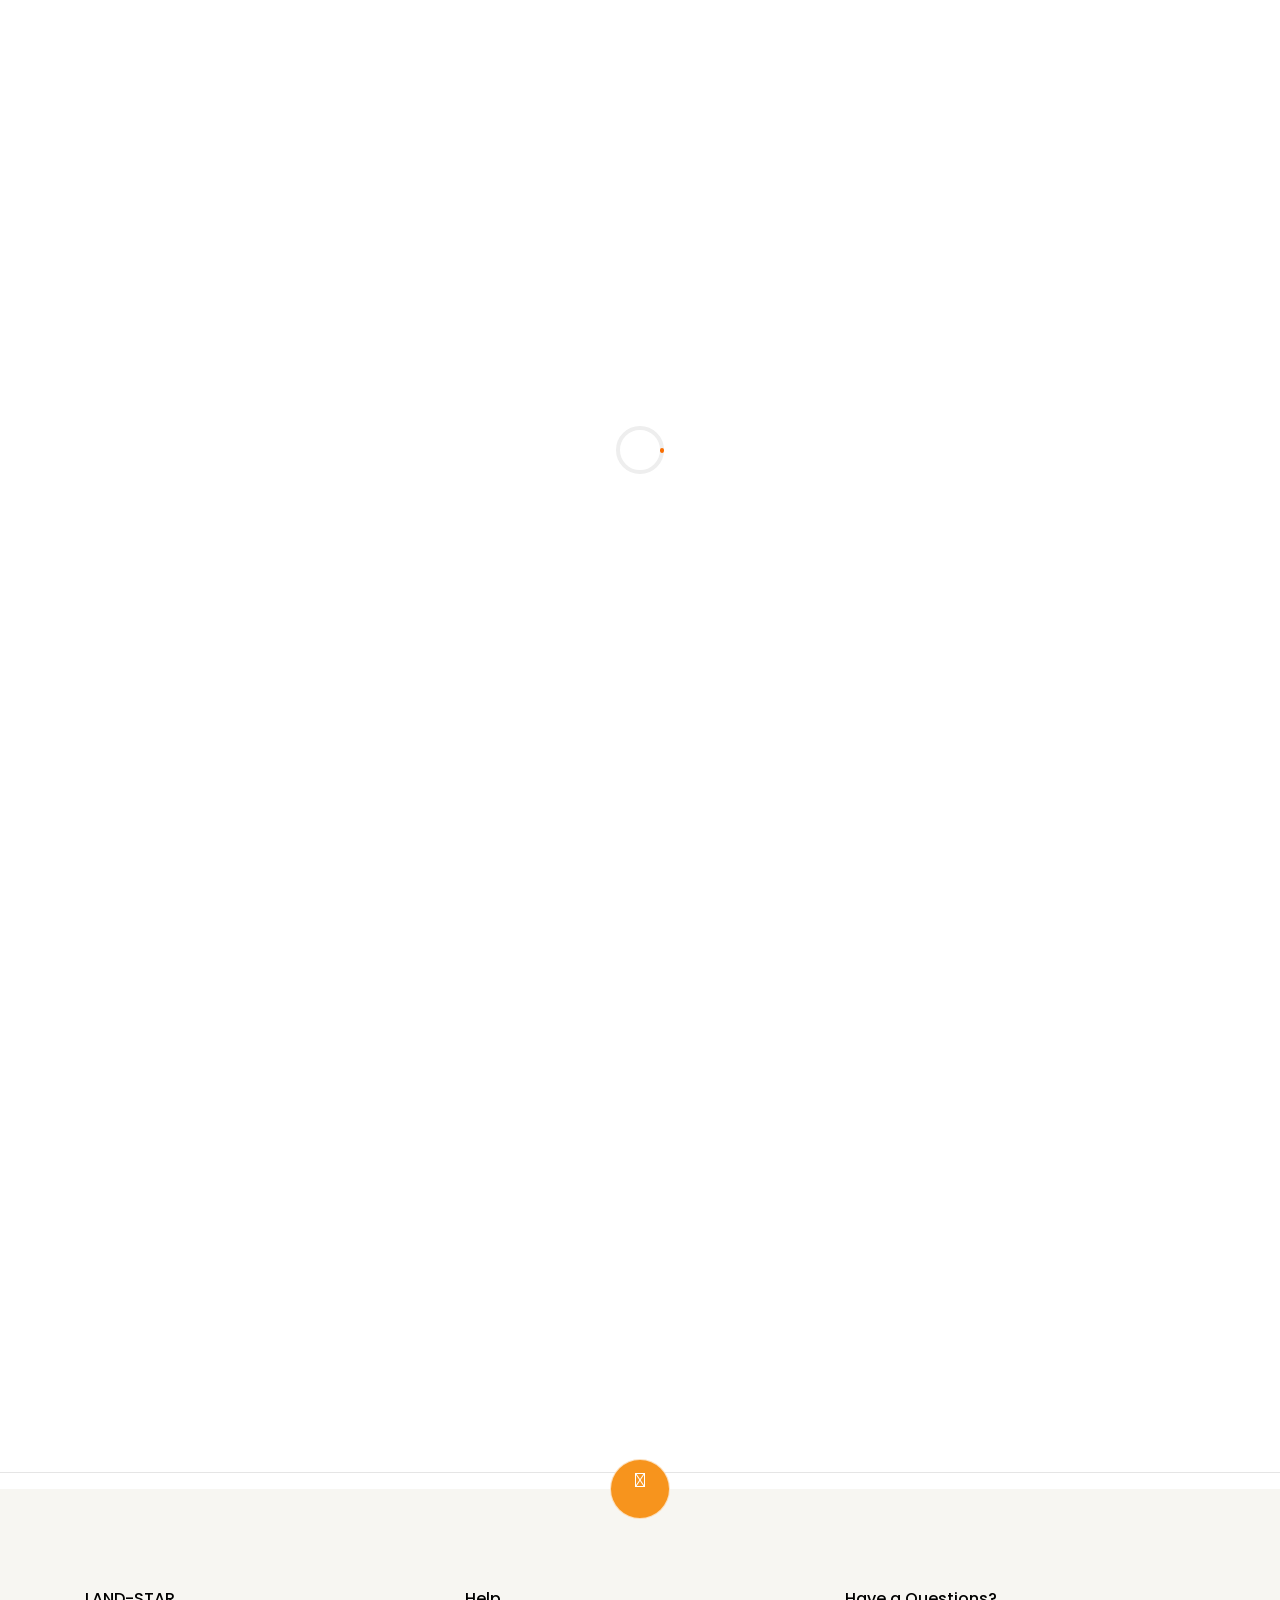
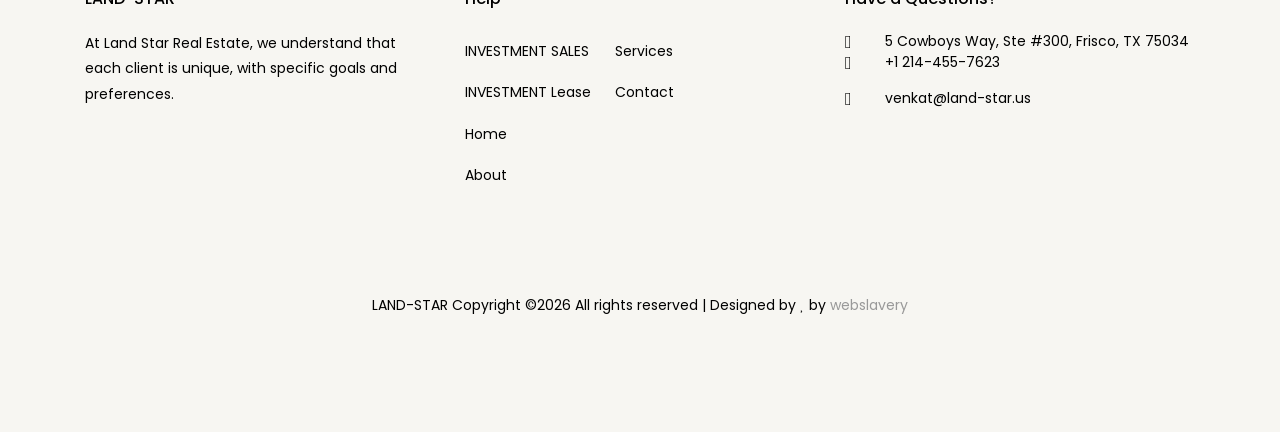
==== index.html @ a29ca476 "Add services and terms & conditions pages with responsive design and structured content" ====
<!DOCTYPE html>
<html lang="en">
  <head>
    <title>LAND-STAR : REAL ESTATE CONSULTING, INVESTMENT LEASING,PURCHASE,SALES</title>
    <meta charset="utf-8">
    <meta name="viewport" content="width=device-width, initial-scale=1, shrink-to-fit=no">
    
    <link href="https://fonts.googleapis.com/css?family=Poppins:200,300,400,500,600,700,800&display=swap" rel="stylesheet">
    <link href="https://fonts.googleapis.com/css?family=Lora:400,400i,700,700i&display=swap" rel="stylesheet">
    <link href="https://fonts.googleapis.com/css?family=Amatic+SC:400,700&display=swap" rel="stylesheet">

    <link rel="stylesheet" href="css/open-iconic-bootstrap.min.css">
    <link rel="stylesheet" href="css/animate.css">
    
    <link rel="stylesheet" href="css/owl.carousel.min.css">
    <link rel="stylesheet" href="css/owl.theme.default.min.css">
    <link rel="stylesheet" href="css/magnific-popup.css">

    <link rel="stylesheet" href="css/aos.css">

    <link rel="stylesheet" href="css/ionicons.min.css">

    <link rel="stylesheet" href="css/bootstrap-datepicker.css">
    <link rel="stylesheet" href="css/jquery.timepicker.css">

    
    <link rel="stylesheet" href="css/flaticon.css">
    <link rel="stylesheet" href="css/icomoon.css">
    <link rel="stylesheet" href="css/style.css">
    <link href="images/favicon.png" rel="icon"><link href="images/favicon.png" rel="icon">
  </head>
  <body class="goto-here">
		<div class="py-1 bg-primary">
    	<div class="container">
    		<div class="row no-gutters d-flex align-items-start align-items-center px-md-0">
	    		<div class="col-lg-12 d-block">
		    		<div class="row d-flex">
		    			<div class="col-md pr-4 d-flex topper align-items-center">
					    	<div class="icon mr-2 d-flex justify-content-center align-items-center"><span class="icon-phone2"></span></div>
						    <span class="text">+1 214-455-7623</span>
					    </div>
					    <div class="col-md pr-4 d-flex topper align-items-center">
					    	<div class="icon mr-2 d-flex justify-content-center align-items-center"><span class="icon-paper-plane"></span></div>
						    <span class="text">venkat@land-star.us</span>
					    </div>
					    <div class="col-md-5 pr-4 d-flex topper align-items-center text-lg-right">
						    <span class="text">&nbsp;</span>
					    </div>
				    </div>
			    </div>
		    </div>
		  </div>
    </div>
    <nav class="navbar navbar-expand-lg navbar-dark ftco_navbar bg-dark ftco-navbar-light" id="ftco-navbar">
	    <div class="container">
	      <img src="images/logo.png" width="80" height="70">
	      <a class="navbar-brand" href="index.html">Land-Star</a>
	      <button class="navbar-toggler" type="button" data-toggle="collapse" data-target="#ftco-nav" aria-controls="ftco-nav" aria-expanded="false" aria-label="Toggle navigation">
	        <span class="oi oi-menu"></span> Menu
	      </button>

	      <div class="collapse navbar-collapse" id="ftco-nav">
	        <ul class="navbar-nav ml-auto">
	          <li class="nav-item active"><a href="index.html" class="nav-link">Home</a></li>
              
              <li class="nav-item"><a href="about.html" class="nav-link">About</a></li>
              
              
	          <li class="nav-item dropdown">
              <a class="nav-link dropdown-toggle" href="#" id="dropdown04" data-toggle="dropdown" aria-haspopup="true" aria-expanded="false">Properties</a>
              <div class="dropdown-menu" aria-labelledby="dropdown04">
              	<a class="dropdown-item" href="sale.html">Sale</a>
              	<a class="dropdown-item" href="lease.html">Lease</a>
                <a class="dropdown-item" href="close.html">Closed Properties</a>
                
              </div>
            </li> <li class="nav-item"><a href="services.html" class="nav-link">Our Services</a></li>
	          <li class="nav-item"><a href="contact.html" class="nav-link">Contact</a></li>
	         

	        </ul>
	      </div>
	    </div>
	  </nav>
    <!-- END nav -->

    <section id="home-section" class="hero">
		  <div class="home-slider owl-carousel">
	      <div class="slider-item" style="background-image: url(images/bg_1.jpg);">
	      	<div class="overlay"></div>
	        <div class="container">
	          <div class="row slider-text justify-content-center align-items-center" data-scrollax-parent="true">

	            

	          </div>
	        </div>
	      </div>

	      <div class="slider-item" style="background-image: url(images/bg_2.jpg);">
	      	<div class="overlay"></div>
	        <div class="container">
	          <div class="row slider-text justify-content-center align-items-center" data-scrollax-parent="true">

	            

	          </div>
	        </div>
	      </div>
	    </div>
    </section>
    
    
    
    
    
    <section class="ftco-section">
    	<div class="container">
        <div style="width:100%; height:70px;"></div>
				<div class="row justify-content-center mb-3 pb-3">
          <div class="col-md-12 heading-section text-center ftco-animate">
          	
            <h2 class="mb-4">Welcome to LAND-STAR, Your Premier Destination for Land Acquisition and Real Estate Solutions!</h2> 
            <p>LAND-STAR, we pride ourselves on being a leading land acquisition company, specialized in the purchase and sale of real estate land, ranches with houses, expansive logistic spaces, and beautiful office spaces. With a robust portfolio and a team of experts, we cater to a diverse range of clients, offering unparalleled services in land transactions and leasing solutions.</p>
          </div>
        </div>   		
    	</div>
    	
    </section>
    
    
    
    
    
    
    
    

    
        
        
        
        
        
        
        
        
        
        
        
        
        
        
        

		

    <section class="ftco-section">
    	<div class="container">
				<div class="row justify-content-center mb-3 pb-3">
          <div class="col-md-12 heading-section text-center ftco-animate">
          
            <h2 class="mb-4">Our Services</h2>
            
          </div>
        </div>   		
    	</div>
    	<div class="container">
    		<div class="row">
    			<div class="col-md-6 col-lg-3 ftco-animate">
    				<div class="product">
    					<a href="#" class="img-prod"><img class="img-fluid" src="images/sales.jpg" alt="Colorlib Template">
    						
    						<div class="overlay"></div>
    					</a>
    					<div class="text py-3 pb-4 px-3 text-center">
    						<h3><a href="#">INVESTMENT SALES</a></h3>
                            <p style="text-align:justify;">At LAND-STAR, we redefine the landscape of real estate investment sales, combining expertise, innovation, and unwavering dedication to deliver exceptional results for our clients. As a trusted name in the industry, we specialize in facilitating investment transactions that align with your financial objectives and strategic goals.</p>
                            
    						<div class="d-flex">
    							<div class="pricing">
		    						
		    					</div>
	    					</div>
	    					
    					</div>
    				</div>
    			</div>
    			<div class="col-md-6 col-lg-3 ftco-animate">
    				<div class="product">
    					<a href="#" class="img-prod"><img class="img-fluid" src="images/purchase.jpg" alt="Colorlib Template">
    						<div class="overlay"></div>
    					</a>
    					<div class="text py-3 pb-4 px-3 text-center">
    						<h3><a href="#">INVESTMENT PURCHASES</a></h3>
                            <p style="text-align:justify;">We LAND STAR, we redefine the art of real estate investment purchases, merging expertise, innovation, and unwavering dedication to deliver unparalleled results for our valued clients. As a distinguished name in the industry, we specialize in curating investment opportunities that align seamlessly with your financial goals, ensuring a path to prosperity in the dynamic world of real estate.</p>
                            
                            
                            
                            
    						
    						
    					</div>
    				</div>
    			</div>
    			<div class="col-md-6 col-lg-3 ftco-animate">
    				<div class="product">
    					<a href="#" class="img-prod"><img class="img-fluid" src="images/lease.jpg" alt="Colorlib Template">
	    					<div class="overlay"></div>
	    				</a>
    					<div class="text py-3 pb-4 px-3 text-center">
    						<h3><a href="#">INVESTMENT LEASING</a></h3>
    						<p style="text-align:justify;">We as LAND STAR, we stand at the forefront of real estate innovation, offering unparalleled expertise in investment leasing. As a distinguished name in the industry, we specialize in crafting strategic leasing solutions that align with your investment goals, providing a pathway to success in the ever-evolving real estate landscape.</p>
    						
    					</div>
    				</div>
    			</div>
    			<div class="col-md-6 col-lg-3 ftco-animate">
    				<div class="product">
    					<a href="#" class="img-prod">&nbsp;
    						<div class="overlay"></div>
    					</a>
    					<div class="text py-3 pb-4 px-3 text-center">
    						<h3><a href="#">&nbsp;</a></h3>
    						<p style="text-align:justify;">&nbsp;</p>
    						
    					</div>
    				</div>
    			</div>


    		</div>
    	</div>
    </section>
		
		<section class="ftco-section img" style="background-image: url(images/bg_3.jpg);">
    	<div class="container">
				<div class="row justify-content-end">
          <div class="col-md-6 heading-section ftco-animate deal-of-the-day ftco-animate">
          	
            <h2 class="mb-4">Why Choosing Us:</h2>
            <p style="line-height:45px;">Our team at LAND STAR stays at the forefront of market trends and opportunities. With extensive market knowledge, we identify potential pitfalls and unearth hidden gems, ensuring that your land acquisitions are not only strategic but also positioned for long-term success in a dynamic real estate landscape.
</p>
            
            
          </div>
        </div>   		
    	</div>
    </section>

    

    <hr>

		

		
    <footer class="ftco-footer ftco-section bg-light">
      <div class="container">
      	<div class="row">
      		<div class="mouse">
						<a href="#" class="mouse-icon">
							<div class="mouse-wheel"><span class="ion-ios-arrow-up"></span></div>
						</a>
					</div>
      	</div>
        <div class="row mb-5">
          <div class="col-md">
            <div class="ftco-footer-widget mb-4">
              <h2 class="ftco-heading-2">LAND-STAR
</h2>
              <p>At Land Star Real Estate, we understand that each client is unique, with specific goals and preferences. </p>
              <ul class="ftco-footer-social list-unstyled float-md-left float-lft mt-5">
                <li class="ftco-animate"><a href="https://linkedin.com/company/land-star1/" target="_blank"><span class="icon-linkedin"></span></a></li>
                <li class="ftco-animate"><a href="https://www.facebook.com/TexasLands" target="_blank"><span class="icon-facebook"></span></a></li>
                <li class="ftco-animate"><a href="#"><span class="icon-instagram"></span></a></li>
              </ul>
            </div>
          </div>
          
          <div class="col-md-4">
             <div class="ftco-footer-widget mb-4">
              <h2 class="ftco-heading-2">Help</h2>
              <div class="d-flex">
	              <ul class="list-unstyled mr-l-5 pr-l-3 mr-4">
	                <li><a href="sale.html" class="py-2 d-block">INVESTMENT SALES</a></li>
	                <li><a href="lease.html" class="py-2 d-block">INVESTMENT Lease</a></li>
	                <li><a href="index.html" class="py-2 d-block">Home</a></li>
	                <li><a href="about.html" class="py-2 d-block">About</a></li>
	              </ul>
	              <ul class="list-unstyled">
	                <li><a href="services.html" class="py-2 d-block">Services</a></li>
	                <li><a href="contact.html" class="py-2 d-block">Contact</a></li>
	              </ul>
	            </div>
            </div>
          </div>
          <div class="col-md">
            <div class="ftco-footer-widget mb-4">
            	<h2 class="ftco-heading-2">Have a Questions?</h2>
            	<div class="block-23 mb-3">
	              <ul>
	                <li><span class="icon icon-map-marker"></span><span class="text">5 Cowboys Way, Ste #300,
Frisco, TX 75034</span></li>
	                <li><a href="#"><span class="icon icon-phone"></span><span class="text">+1 214-455-7623</span></a></li>
	                <li><a href="#"><span class="icon icon-envelope"></span><span class="text">venkat@land-star.us</span></a></li>
	              </ul>
	            </div>
            </div>
          </div>
        </div>
        <div class="row">
          <div class="col-md-12 text-center"> <p>
						 LAND-STAR
 Copyright &copy;<script>document.write(new Date().getFullYear());</script> All rights reserved | Designed by <i class="icon-heart color-danger" aria-hidden="true"></i> by <a href="https://webslavery.com" target="_blank" style="color:#999;">webslavery</a>
						  
						</p>
          </div>
        </div>
      </div>
    </footer>
    
  

  <!-- loader -->
  <div id="ftco-loader" class="show fullscreen"><svg class="circular" width="48px" height="48px"><circle class="path-bg" cx="24" cy="24" r="22" fill="none" stroke-width="4" stroke="#eeeeee"/><circle class="path" cx="24" cy="24" r="22" fill="none" stroke-width="4" stroke-miterlimit="10" stroke="#F96D00"/></svg></div>


  <script src="js/jquery.min.js"></script>
  <script src="js/jquery-migrate-3.0.1.min.js"></script>
  <script src="js/popper.min.js"></script>
  <script src="js/bootstrap.min.js"></script>
  <script src="js/jquery.easing.1.3.js"></script>
  <script src="js/jquery.waypoints.min.js"></script>
  <script src="js/jquery.stellar.min.js"></script>
  <script src="js/owl.carousel.min.js"></script>
  <script src="js/jquery.magnific-popup.min.js"></script>
  <script src="js/aos.js"></script>
  <script src="js/jquery.animateNumber.min.js"></script>
  <script src="js/bootstrap-datepicker.js"></script>
  <script src="js/scrollax.min.js"></script>
  <script src="https://maps.googleapis.com/maps/api/js?key=AIzaSyBVWaKrjvy3MaE7SQ74_uJiULgl1JY0H2s&sensor=false"></script>
  <script src="js/google-map.js"></script>
  <script src="js/main.js"></script>
    
  </body>
</html>
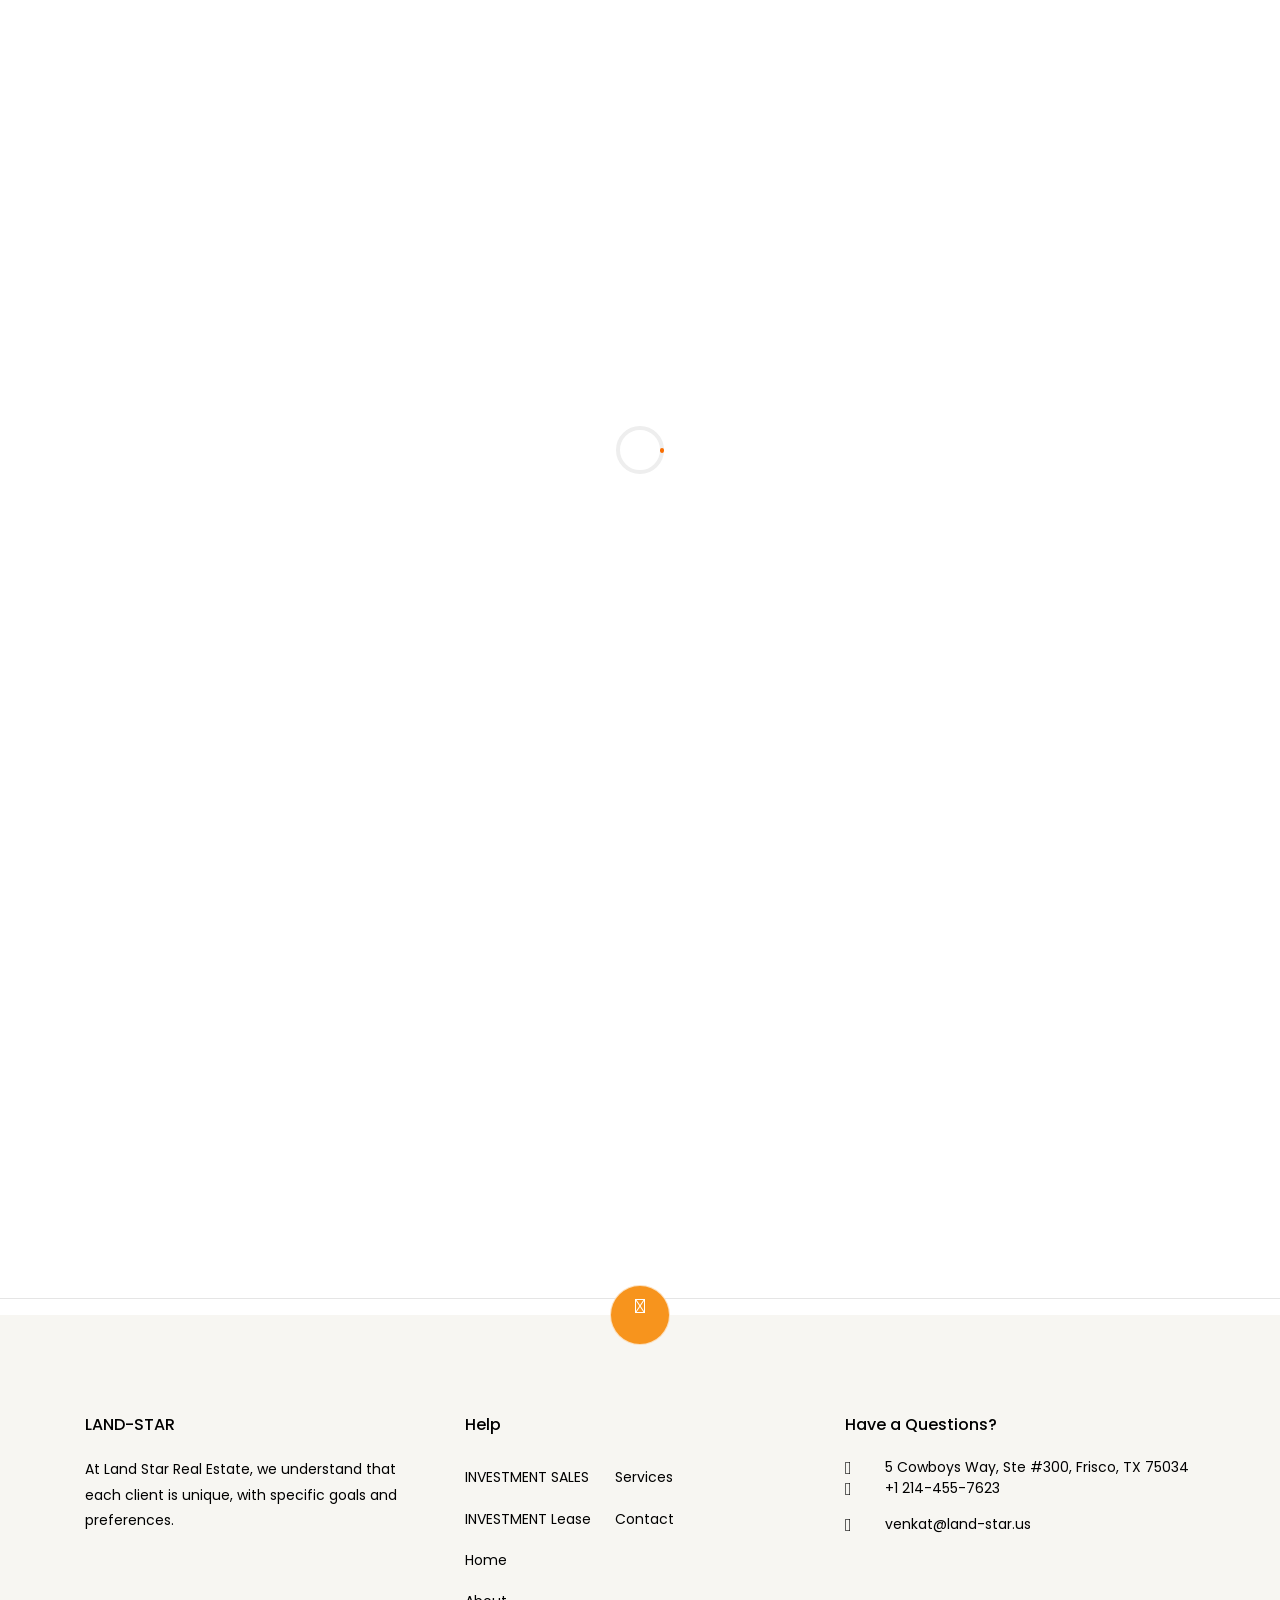
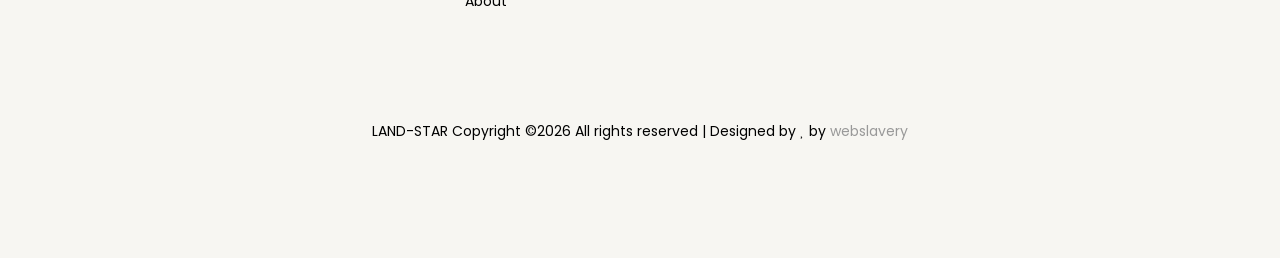
==== commit 1cf3631f: "Add investment services section with responsive layout and styling" ====
--- a/index.html
+++ b/index.html
@@ -128,34 +128,7 @@
     	
     </section>
     
-    
-    
-    
-    
-    
-    
-    
-
-    
-        
-        
-        
-        
-        
-        
-        
-        
-        
-        
-        
-        
-        
-        
-        
-
-		
-
-    <section class="ftco-section">
+    <section class="ftco-section investment-services">
     	<div class="container">
 				<div class="row justify-content-center mb-3 pb-3">
           <div class="col-md-12 heading-section text-center ftco-animate">
@@ -167,7 +140,7 @@
     	</div>
     	<div class="container">
     		<div class="row">
-    			<div class="col-md-6 col-lg-3 ftco-animate">
+			<div class="col-md-6 col-lg-4 ftco-animate investment-service-column">
     				<div class="product">
     					<a href="#" class="img-prod"><img class="img-fluid" src="images/sales.jpg" alt="Colorlib Template">
     						
@@ -186,7 +159,7 @@
     					</div>
     				</div>
     			</div>
-    			<div class="col-md-6 col-lg-3 ftco-animate">
+			<div class="col-md-6 col-lg-4 ftco-animate investment-service-column">
     				<div class="product">
     					<a href="#" class="img-prod"><img class="img-fluid" src="images/purchase.jpg" alt="Colorlib Template">
     						<div class="overlay"></div>
@@ -194,16 +167,10 @@
     					<div class="text py-3 pb-4 px-3 text-center">
     						<h3><a href="#">INVESTMENT PURCHASES</a></h3>
                             <p style="text-align:justify;">We LAND STAR, we redefine the art of real estate investment purchases, merging expertise, innovation, and unwavering dedication to deliver unparalleled results for our valued clients. As a distinguished name in the industry, we specialize in curating investment opportunities that align seamlessly with your financial goals, ensuring a path to prosperity in the dynamic world of real estate.</p>
-                            
-                            
-                            
-                            
-    						
-    						
     					</div>
     				</div>
     			</div>
-    			<div class="col-md-6 col-lg-3 ftco-animate">
+			<div class="col-md-6 col-lg-4 ftco-animate investment-service-column">
     				<div class="product">
     					<a href="#" class="img-prod"><img class="img-fluid" src="images/lease.jpg" alt="Colorlib Template">
 	    					<div class="overlay"></div>
@@ -215,20 +182,6 @@
     					</div>
     				</div>
     			</div>
-    			<div class="col-md-6 col-lg-3 ftco-animate">
-    				<div class="product">
-    					<a href="#" class="img-prod">&nbsp;
-    						<div class="overlay"></div>
-    					</a>
-    					<div class="text py-3 pb-4 px-3 text-center">
-    						<h3><a href="#">&nbsp;</a></h3>
-    						<p style="text-align:justify;">&nbsp;</p>
-    						
-    					</div>
-    				</div>
-    			</div>
-
-
     		</div>
     	</div>
     </section>
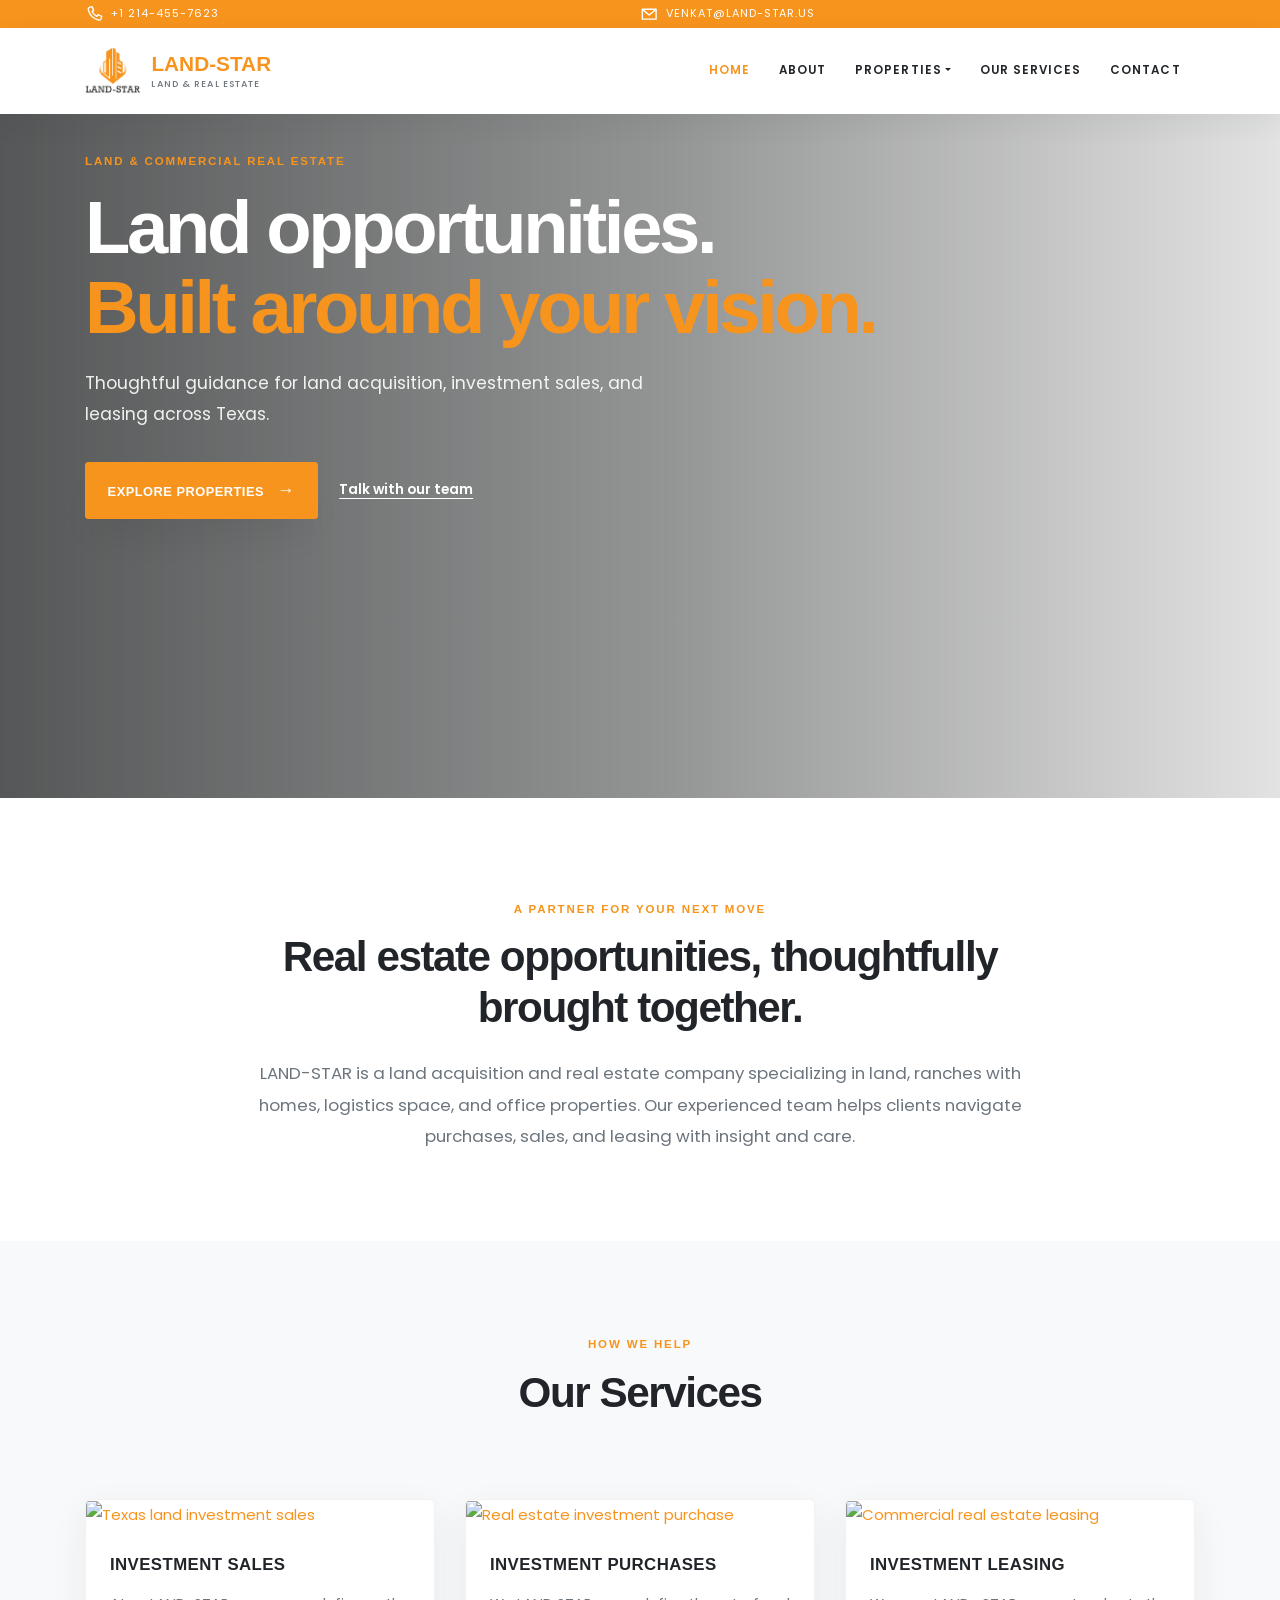
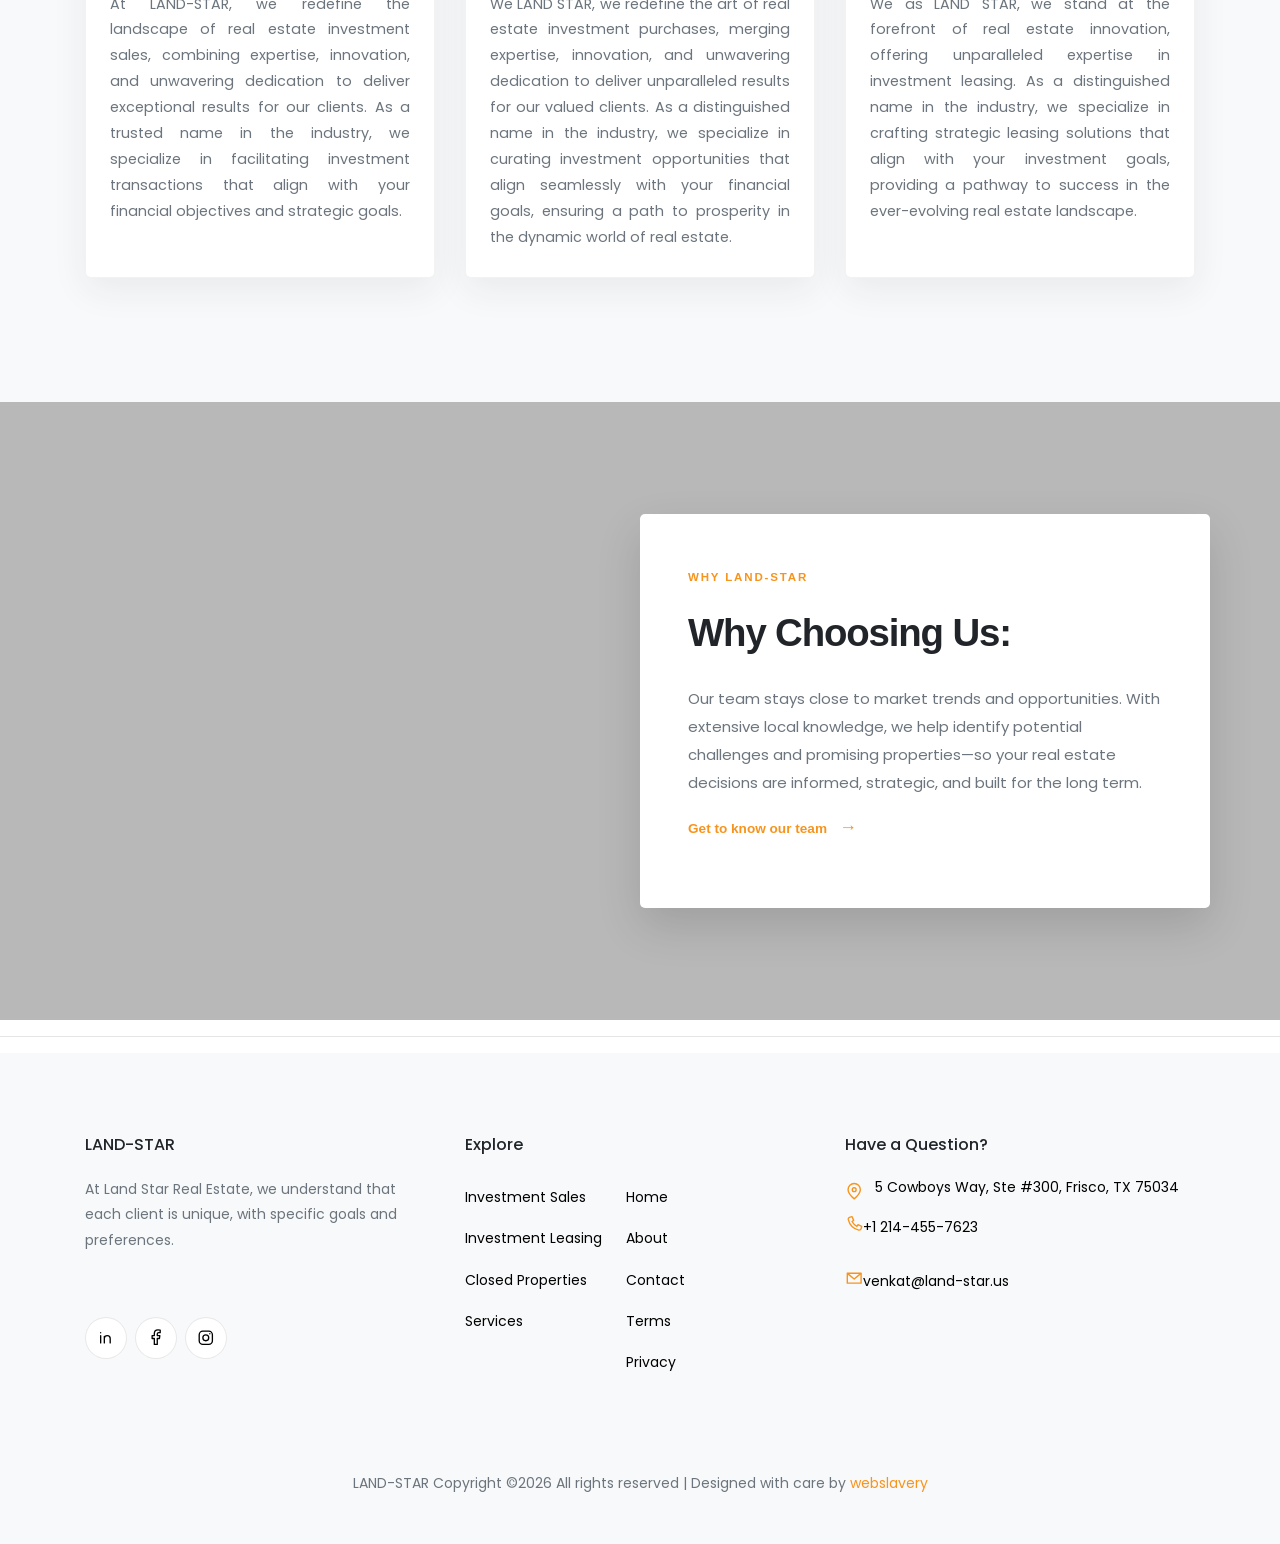
==== commit d75e16a9: "Add dynamic site header and footer components - Implemented site header with navigation and contact " ====
--- a/index.html
+++ b/index.html
@@ -4,85 +4,29 @@
     <title>LAND-STAR : REAL ESTATE CONSULTING, INVESTMENT LEASING,PURCHASE,SALES</title>
     <meta charset="utf-8">
     <meta name="viewport" content="width=device-width, initial-scale=1, shrink-to-fit=no">
-    
+
     <link href="https://fonts.googleapis.com/css?family=Poppins:200,300,400,500,600,700,800&display=swap" rel="stylesheet">
     <link href="https://fonts.googleapis.com/css?family=Lora:400,400i,700,700i&display=swap" rel="stylesheet">
     <link href="https://fonts.googleapis.com/css?family=Amatic+SC:400,700&display=swap" rel="stylesheet">
 
-    <link rel="stylesheet" href="css/open-iconic-bootstrap.min.css">
     <link rel="stylesheet" href="css/animate.css">
-    
+
     <link rel="stylesheet" href="css/owl.carousel.min.css">
     <link rel="stylesheet" href="css/owl.theme.default.min.css">
     <link rel="stylesheet" href="css/magnific-popup.css">
 
     <link rel="stylesheet" href="css/aos.css">
 
-    <link rel="stylesheet" href="css/ionicons.min.css">
-
     <link rel="stylesheet" href="css/bootstrap-datepicker.css">
     <link rel="stylesheet" href="css/jquery.timepicker.css">
 
-    
-    <link rel="stylesheet" href="css/flaticon.css">
-    <link rel="stylesheet" href="css/icomoon.css">
+
     <link rel="stylesheet" href="css/style.css">
-    <link href="images/favicon.png" rel="icon"><link href="images/favicon.png" rel="icon">
+    <link rel="stylesheet" href="css/site.css">
+    <link href="images/favicon.png" rel="icon">
   </head>
   <body class="goto-here">
-		<div class="py-1 bg-primary">
-    	<div class="container">
-    		<div class="row no-gutters d-flex align-items-start align-items-center px-md-0">
-	    		<div class="col-lg-12 d-block">
-		    		<div class="row d-flex">
-		    			<div class="col-md pr-4 d-flex topper align-items-center">
-					    	<div class="icon mr-2 d-flex justify-content-center align-items-center"><span class="icon-phone2"></span></div>
-						    <span class="text">+1 214-455-7623</span>
-					    </div>
-					    <div class="col-md pr-4 d-flex topper align-items-center">
-					    	<div class="icon mr-2 d-flex justify-content-center align-items-center"><span class="icon-paper-plane"></span></div>
-						    <span class="text">venkat@land-star.us</span>
-					    </div>
-					    <div class="col-md-5 pr-4 d-flex topper align-items-center text-lg-right">
-						    <span class="text">&nbsp;</span>
-					    </div>
-				    </div>
-			    </div>
-		    </div>
-		  </div>
-    </div>
-    <nav class="navbar navbar-expand-lg navbar-dark ftco_navbar bg-dark ftco-navbar-light" id="ftco-navbar">
-	    <div class="container">
-	      <img src="images/logo.png" width="80" height="70">
-	      <a class="navbar-brand" href="index.html">Land-Star</a>
-	      <button class="navbar-toggler" type="button" data-toggle="collapse" data-target="#ftco-nav" aria-controls="ftco-nav" aria-expanded="false" aria-label="Toggle navigation">
-	        <span class="oi oi-menu"></span> Menu
-	      </button>
-
-	      <div class="collapse navbar-collapse" id="ftco-nav">
-	        <ul class="navbar-nav ml-auto">
-	          <li class="nav-item active"><a href="index.html" class="nav-link">Home</a></li>
-              
-              <li class="nav-item"><a href="about.html" class="nav-link">About</a></li>
-              
-              
-	          <li class="nav-item dropdown">
-              <a class="nav-link dropdown-toggle" href="#" id="dropdown04" data-toggle="dropdown" aria-haspopup="true" aria-expanded="false">Properties</a>
-              <div class="dropdown-menu" aria-labelledby="dropdown04">
-              	<a class="dropdown-item" href="sale.html">Sale</a>
-              	<a class="dropdown-item" href="lease.html">Lease</a>
-                <a class="dropdown-item" href="close.html">Closed Properties</a>
-                
-              </div>
-            </li> <li class="nav-item"><a href="services.html" class="nav-link">Our Services</a></li>
-	          <li class="nav-item"><a href="contact.html" class="nav-link">Contact</a></li>
-	         
-
-	        </ul>
-	      </div>
-	    </div>
-	  </nav>
-    <!-- END nav -->
+    <div data-site-header></div>
 
     <section id="home-section" class="hero">
 		  <div class="home-slider owl-carousel">
@@ -90,9 +34,15 @@
 	      	<div class="overlay"></div>
 	        <div class="container">
 	          <div class="row slider-text justify-content-center align-items-center" data-scrollax-parent="true">
-
-	            
-
+              <div class="col-lg-9 hero-copy">
+                <span class="hero-eyebrow">LAND &amp; COMMERCIAL REAL ESTATE</span>
+                <h1>Land opportunities.<br><span>Built around your vision.</span></h1>
+                <p>Thoughtful guidance for land acquisition, investment sales, and leasing across Texas.</p>
+                <div class="hero-actions">
+                  <a class="btn btn-primary hero-button" href="sale.html">Explore properties <span aria-hidden="true">&rarr;</span></a>
+                  <a class="hero-text-link" href="contact.html">Talk with our team</a>
+                </div>
+              </div>
 	          </div>
 	        </div>
 	      </div>
@@ -101,40 +51,45 @@
 	      	<div class="overlay"></div>
 	        <div class="container">
 	          <div class="row slider-text justify-content-center align-items-center" data-scrollax-parent="true">
-
-	            
-
+              <div class="col-lg-9 hero-copy">
+                <span class="hero-eyebrow">LOCAL KNOWLEDGE. LONG-TERM VALUE.</span>
+                <h1>Find the right place<br><span>for what comes next.</span></h1>
+                <p>From open land to investment properties, we help turn your next move into a confident one.</p>
+                <div class="hero-actions">
+                  <a class="btn btn-primary hero-button" href="services.html">Discover our services <span aria-hidden="true">&rarr;</span></a>
+                  <a class="hero-text-link" href="contact.html">Talk with our team</a>
+                </div>
+              </div>
 	          </div>
 	        </div>
 	      </div>
 	    </div>
     </section>
-    
-    
-    
-    
-    
-    <section class="ftco-section">
+
+
+
+
+
+    <section class="ftco-section welcome-section">
     	<div class="container">
-        <div style="width:100%; height:70px;"></div>
-				<div class="row justify-content-center mb-3 pb-3">
-          <div class="col-md-12 heading-section text-center ftco-animate">
-          	
-            <h2 class="mb-4">Welcome to LAND-STAR, Your Premier Destination for Land Acquisition and Real Estate Solutions!</h2> 
-            <p>LAND-STAR, we pride ourselves on being a leading land acquisition company, specialized in the purchase and sale of real estate land, ranches with houses, expansive logistic spaces, and beautiful office spaces. With a robust portfolio and a team of experts, we cater to a diverse range of clients, offering unparalleled services in land transactions and leasing solutions.</p>
+				<div class="row justify-content-center">
+          <div class="col-lg-9 heading-section text-center">
+            <span class="section-eyebrow">A PARTNER FOR YOUR NEXT MOVE</span>
+            <h2 class="mb-4">Real estate opportunities, thoughtfully brought together.</h2>
+            <p>LAND-STAR is a land acquisition and real estate company specializing in land, ranches with homes, logistics space, and office properties. Our experienced team helps clients navigate purchases, sales, and leasing with insight and care.</p>
           </div>
         </div>   		
     	</div>
-    	
+
     </section>
-    
+
     <section class="ftco-section investment-services">
     	<div class="container">
 				<div class="row justify-content-center mb-3 pb-3">
-          <div class="col-md-12 heading-section text-center ftco-animate">
-          
+          <div class="col-md-12 heading-section text-center">
+            <span class="section-eyebrow">HOW WE HELP</span>
             <h2 class="mb-4">Our Services</h2>
-            
+
           </div>
         </div>   		
     	</div>
@@ -142,138 +97,77 @@
     		<div class="row">
 			<div class="col-md-6 col-lg-4 ftco-animate investment-service-column">
     				<div class="product">
-    					<a href="#" class="img-prod"><img class="img-fluid" src="images/sales.jpg" alt="Colorlib Template">
-    						
+					<a href="sale.html" class="img-prod"><img class="img-fluid" src="images/sales.jpg" alt="Texas land investment sales">
+
     						<div class="overlay"></div>
     					</a>
     					<div class="text py-3 pb-4 px-3 text-center">
-    						<h3><a href="#">INVESTMENT SALES</a></h3>
+						<h3><a href="sale.html">INVESTMENT SALES</a></h3>
                             <p style="text-align:justify;">At LAND-STAR, we redefine the landscape of real estate investment sales, combining expertise, innovation, and unwavering dedication to deliver exceptional results for our clients. As a trusted name in the industry, we specialize in facilitating investment transactions that align with your financial objectives and strategic goals.</p>
-                            
+
     						<div class="d-flex">
     							<div class="pricing">
-		    						
+
 		    					</div>
 	    					</div>
-	    					
+
     					</div>
     				</div>
     			</div>
 			<div class="col-md-6 col-lg-4 ftco-animate investment-service-column">
     				<div class="product">
-    					<a href="#" class="img-prod"><img class="img-fluid" src="images/purchase.jpg" alt="Colorlib Template">
+					<a href="sale.html" class="img-prod"><img class="img-fluid" src="images/purchase.jpg" alt="Real estate investment purchase">
     						<div class="overlay"></div>
     					</a>
     					<div class="text py-3 pb-4 px-3 text-center">
-    						<h3><a href="#">INVESTMENT PURCHASES</a></h3>
+						<h3><a href="sale.html">INVESTMENT PURCHASES</a></h3>
                             <p style="text-align:justify;">We LAND STAR, we redefine the art of real estate investment purchases, merging expertise, innovation, and unwavering dedication to deliver unparalleled results for our valued clients. As a distinguished name in the industry, we specialize in curating investment opportunities that align seamlessly with your financial goals, ensuring a path to prosperity in the dynamic world of real estate.</p>
     					</div>
     				</div>
     			</div>
 			<div class="col-md-6 col-lg-4 ftco-animate investment-service-column">
     				<div class="product">
-    					<a href="#" class="img-prod"><img class="img-fluid" src="images/lease.jpg" alt="Colorlib Template">
+					<a href="lease.html" class="img-prod"><img class="img-fluid" src="images/lease.jpg" alt="Commercial real estate leasing">
 	    					<div class="overlay"></div>
 	    				</a>
     					<div class="text py-3 pb-4 px-3 text-center">
-    						<h3><a href="#">INVESTMENT LEASING</a></h3>
+						<h3><a href="lease.html">INVESTMENT LEASING</a></h3>
     						<p style="text-align:justify;">We as LAND STAR, we stand at the forefront of real estate innovation, offering unparalleled expertise in investment leasing. As a distinguished name in the industry, we specialize in crafting strategic leasing solutions that align with your investment goals, providing a pathway to success in the ever-evolving real estate landscape.</p>
-    						
+
     					</div>
     				</div>
     			</div>
     		</div>
     	</div>
     </section>
-		
-		<section class="ftco-section img" style="background-image: url(images/bg_3.jpg);">
+
+		<section class="ftco-section img why-section" style="background-image: url(images/bg_3.jpg);">
     	<div class="container">
 				<div class="row justify-content-end">
-          <div class="col-md-6 heading-section ftco-animate deal-of-the-day ftco-animate">
-          	
+          <div class="col-md-6 heading-section deal-of-the-day">
+
+            <span class="section-eyebrow">WHY LAND-STAR</span>
             <h2 class="mb-4">Why Choosing Us:</h2>
-            <p style="line-height:45px;">Our team at LAND STAR stays at the forefront of market trends and opportunities. With extensive market knowledge, we identify potential pitfalls and unearth hidden gems, ensuring that your land acquisitions are not only strategic but also positioned for long-term success in a dynamic real estate landscape.
+            <p>Our team stays close to market trends and opportunities. With extensive local knowledge, we help identify potential challenges and promising properties—so your real estate decisions are informed, strategic, and built for the long term.</p>
+            <a class="why-link" href="about.html">Get to know our team <span aria-hidden="true">&rarr;</span></a>
 </p>
-            
-            
+
+
           </div>
         </div>   		
     	</div>
     </section>
 
-    
+
 
     <hr>
 
-		
 
-		
-    <footer class="ftco-footer ftco-section bg-light">
-      <div class="container">
-      	<div class="row">
-      		<div class="mouse">
-						<a href="#" class="mouse-icon">
-							<div class="mouse-wheel"><span class="ion-ios-arrow-up"></span></div>
-						</a>
-					</div>
-      	</div>
-        <div class="row mb-5">
-          <div class="col-md">
-            <div class="ftco-footer-widget mb-4">
-              <h2 class="ftco-heading-2">LAND-STAR
-</h2>
-              <p>At Land Star Real Estate, we understand that each client is unique, with specific goals and preferences. </p>
-              <ul class="ftco-footer-social list-unstyled float-md-left float-lft mt-5">
-                <li class="ftco-animate"><a href="https://linkedin.com/company/land-star1/" target="_blank"><span class="icon-linkedin"></span></a></li>
-                <li class="ftco-animate"><a href="https://www.facebook.com/TexasLands" target="_blank"><span class="icon-facebook"></span></a></li>
-                <li class="ftco-animate"><a href="#"><span class="icon-instagram"></span></a></li>
-              </ul>
-            </div>
-          </div>
-          
-          <div class="col-md-4">
-             <div class="ftco-footer-widget mb-4">
-              <h2 class="ftco-heading-2">Help</h2>
-              <div class="d-flex">
-	              <ul class="list-unstyled mr-l-5 pr-l-3 mr-4">
-	                <li><a href="sale.html" class="py-2 d-block">INVESTMENT SALES</a></li>
-	                <li><a href="lease.html" class="py-2 d-block">INVESTMENT Lease</a></li>
-	                <li><a href="index.html" class="py-2 d-block">Home</a></li>
-	                <li><a href="about.html" class="py-2 d-block">About</a></li>
-	              </ul>
-	              <ul class="list-unstyled">
-	                <li><a href="services.html" class="py-2 d-block">Services</a></li>
-	                <li><a href="contact.html" class="py-2 d-block">Contact</a></li>
-	              </ul>
-	            </div>
-            </div>
-          </div>
-          <div class="col-md">
-            <div class="ftco-footer-widget mb-4">
-            	<h2 class="ftco-heading-2">Have a Questions?</h2>
-            	<div class="block-23 mb-3">
-	              <ul>
-	                <li><span class="icon icon-map-marker"></span><span class="text">5 Cowboys Way, Ste #300,
-Frisco, TX 75034</span></li>
-	                <li><a href="#"><span class="icon icon-phone"></span><span class="text">+1 214-455-7623</span></a></li>
-	                <li><a href="#"><span class="icon icon-envelope"></span><span class="text">venkat@land-star.us</span></a></li>
-	              </ul>
-	            </div>
-            </div>
-          </div>
-        </div>
-        <div class="row">
-          <div class="col-md-12 text-center"> <p>
-						 LAND-STAR
- Copyright &copy;<script>document.write(new Date().getFullYear());</script> All rights reserved | Designed by <i class="icon-heart color-danger" aria-hidden="true"></i> by <a href="https://webslavery.com" target="_blank" style="color:#999;">webslavery</a>
-						  
-						</p>
-          </div>
-        </div>
-      </div>
-    </footer>
-    
-  
+
+
+    <div data-site-footer></div>
+
+
 
   <!-- loader -->
   <div id="ftco-loader" class="show fullscreen"><svg class="circular" width="48px" height="48px"><circle class="path-bg" cx="24" cy="24" r="22" fill="none" stroke-width="4" stroke="#eeeeee"/><circle class="path" cx="24" cy="24" r="22" fill="none" stroke-width="4" stroke-miterlimit="10" stroke="#F96D00"/></svg></div>
@@ -292,9 +186,9 @@
   <script src="js/jquery.animateNumber.min.js"></script>
   <script src="js/bootstrap-datepicker.js"></script>
   <script src="js/scrollax.min.js"></script>
-  <script src="https://maps.googleapis.com/maps/api/js?key=AIzaSyBVWaKrjvy3MaE7SQ74_uJiULgl1JY0H2s&sensor=false"></script>
-  <script src="js/google-map.js"></script>
+  <script src="js/site-header.js"></script>
+  <script src="js/site-footer.js"></script>
   <script src="js/main.js"></script>
-    
+
   </body>
-</html>+</html>
--- a/css/site.css
+++ b/css/site.css
@@ -0,0 +1,2150 @@
+:root {
+  --land-star-orange: #f7941d;
+  --land-star-ink: #212529;
+  --land-star-muted: #6c757d;
+  --land-star-paper: #fff;
+  --land-star-soft: #f8f9fa;
+}
+
+html {
+  scroll-behavior: smooth;
+}
+
+body {
+  color: var(--land-star-ink);
+}
+
+.ui-icon {
+  display: block;
+  width: 1.15rem;
+  height: 1.15rem;
+  fill: none;
+  stroke: currentColor;
+  stroke-linecap: round;
+  stroke-linejoin: round;
+  stroke-width: 1.8;
+}
+
+.topper .icon {
+  color: var(--land-star-paper);
+}
+
+.topper .text {
+  color: var(--land-star-paper);
+  text-decoration: none;
+}
+
+.ftco-navbar-light {
+  background: var(--land-star-paper) !important;
+  box-shadow: 0 8px 28px rgba(33, 37, 41, 0.07);
+}
+
+.ftco-navbar-light .container {
+  min-height: 86px;
+}
+
+.ftco-navbar-light .navbar-brand {
+  display: inline-flex;
+  align-items: center;
+  gap: 0.65rem;
+  margin-right: 2rem;
+  color: var(--land-star-orange);
+  font-size: 1.3rem;
+  font-weight: 700;
+  line-height: 1.15;
+}
+
+.ftco-navbar-light .navbar-brand img {
+  width: 56px;
+  height: 52px;
+  object-fit: contain;
+}
+
+.ftco-navbar-light .navbar-brand small {
+  display: block;
+  margin-top: 0.25rem;
+  color: var(--land-star-muted);
+  font-size: 0.58rem;
+  font-weight: 500;
+  letter-spacing: 0.12em;
+  text-transform: uppercase;
+}
+
+.ftco-navbar-light .navbar-nav > .nav-item > .nav-link {
+  padding: 1.2rem 0.9rem;
+  color: var(--land-star-ink);
+  font-size: 0.74rem;
+  font-weight: 600;
+  letter-spacing: 0.09em;
+  text-transform: uppercase;
+}
+
+.ftco-navbar-light .navbar-nav > .nav-item.active > .nav-link,
+.ftco-navbar-light .navbar-nav > .nav-item > .nav-link:hover {
+  color: var(--land-star-orange);
+}
+
+.ftco-navbar-light .navbar-toggler {
+  border-color: rgba(33, 37, 41, 0.14);
+  color: var(--land-star-ink);
+}
+
+.menu-icon {
+  display: inline-block;
+  width: 1rem;
+  height: 1rem;
+  vertical-align: -0.15em;
+}
+
+#home-section.hero,
+#home-section .home-slider,
+#home-section .slider-item {
+  height: min(76vh, 760px);
+  min-height: 560px;
+}
+
+#home-section .slider-item {
+  position: relative;
+  background-position: center;
+  background-size: cover;
+}
+
+#home-section .slider-item .overlay {
+  background: linear-gradient(90deg, rgba(20, 22, 23, 0.72) 0%, rgba(20, 22, 23, 0.46) 52%, rgba(20, 22, 23, 0.12) 100%);
+  opacity: 1;
+}
+
+#home-section .slider-text {
+  height: 100% !important;
+  min-height: inherit;
+  justify-content: flex-start !important;
+  text-align: left;
+}
+
+#home-section .home-slider .slider-item .slider-text h1 {
+  color: var(--land-star-paper);
+  font-family: "Poppins", Arial, sans-serif;
+  font-size: clamp(2.6rem, 5.8vw, 5.3rem);
+  font-weight: 700;
+  letter-spacing: -0.045em;
+  line-height: 1.08;
+  text-transform: none;
+}
+
+#home-section .home-slider .slider-item .slider-text p {
+  color: rgba(255, 255, 255, 0.9);
+  font-size: 1.08rem;
+}
+
+.hero-copy {
+  position: relative;
+  z-index: 1;
+  padding-top: 2rem;
+  padding-bottom: 2rem;
+  color: var(--land-star-paper);
+}
+
+.hero-eyebrow,
+.section-eyebrow {
+  display: inline-block;
+  margin-bottom: 1rem;
+  color: var(--land-star-orange);
+  font-size: 0.72rem;
+  font-weight: 700;
+  letter-spacing: 0.16em;
+}
+
+.hero-copy h1 {
+  max-width: 850px;
+  margin-bottom: 1.25rem;
+  color: var(--land-star-paper);
+  font-size: clamp(2.6rem, 5.8vw, 5.3rem);
+  font-weight: 700;
+  letter-spacing: -0.045em;
+  line-height: 1.08;
+}
+
+.hero-copy h1 span {
+  color: var(--land-star-orange);
+}
+
+.hero-copy p {
+  max-width: 620px;
+  margin-bottom: 2rem;
+  color: rgba(255, 255, 255, 0.9);
+  font-size: 1.08rem;
+  line-height: 1.8;
+}
+
+.hero-actions {
+  display: flex;
+  flex-wrap: wrap;
+  align-items: center;
+  gap: 1.35rem;
+}
+
+.hero-button {
+  padding: 0.9rem 1.35rem;
+  border: 0;
+  border-radius: 3px;
+  background: var(--land-star-orange);
+  color: var(--land-star-paper);
+  font-size: 0.8rem;
+  font-weight: 700;
+  letter-spacing: 0.04em;
+  text-transform: uppercase;
+}
+
+.hero-button:hover,
+.hero-button:focus {
+  background: var(--land-star-paper);
+  color: var(--land-star-ink);
+}
+
+.hero-button span,
+.why-link span {
+  margin-left: 0.55rem;
+  font-size: 1.1rem;
+}
+
+.hero-text-link {
+  color: var(--land-star-paper);
+  font-size: 0.85rem;
+  font-weight: 600;
+  text-decoration: underline;
+  text-underline-offset: 4px;
+}
+
+.hero-text-link:hover {
+  color: var(--land-star-orange);
+}
+
+.home-slider .owl-dots {
+  bottom: 28px;
+}
+
+.home-slider .owl-dots .owl-dot span {
+  width: 24px;
+  height: 4px;
+  border-radius: 0;
+  background: rgba(255, 255, 255, 0.55);
+}
+
+.home-slider .owl-dots .owl-dot.active span {
+  background: var(--land-star-orange);
+}
+
+.welcome-section {
+  padding: 6rem 0 5.5rem;
+  background: var(--land-star-paper);
+}
+
+.welcome-section .heading-section {
+  max-width: 850px;
+  margin: 0 auto;
+}
+
+.welcome-section .section-eyebrow,
+.investment-services .section-eyebrow {
+  margin-bottom: 0.8rem;
+}
+
+.welcome-section h2,
+.investment-services h2 {
+  color: var(--land-star-ink);
+  font-size: clamp(2rem, 3.3vw, 3rem);
+  font-weight: 700;
+  letter-spacing: -0.035em;
+  line-height: 1.2;
+}
+
+.welcome-section p {
+  margin: 0 auto;
+  color: var(--land-star-muted);
+  font-size: 1.05rem;
+  line-height: 1.9;
+}
+
+.investment-services {
+  padding: 5.5rem 0 6.25rem;
+  background: var(--land-star-soft);
+}
+
+.investment-services .heading-section {
+  margin-bottom: 1.5rem;
+}
+
+.investment-services .investment-service-column {
+  margin-bottom: 1.5rem;
+}
+
+.investment-services .product {
+  overflow: hidden;
+  border: 1px solid rgba(33, 37, 41, 0.06);
+  border-radius: 6px;
+  background: var(--land-star-paper);
+  box-shadow: 0 12px 36px rgba(33, 37, 41, 0.07);
+  transition: transform 180ms ease, box-shadow 180ms ease;
+}
+
+.investment-services .product:hover {
+  transform: translateY(-6px);
+  box-shadow: 0 18px 42px rgba(33, 37, 41, 0.13);
+}
+
+.investment-services .img-prod {
+  display: block;
+  overflow: hidden;
+}
+
+.investment-services .img-prod img {
+  height: 240px;
+  transition: transform 300ms ease;
+}
+
+.investment-services .product:hover .img-prod img {
+  transform: scale(1.04);
+}
+
+.investment-services .product .text {
+  padding: 1.5rem 1.5rem 1.65rem !important;
+  text-align: left !important;
+}
+
+.investment-services .product .text h3 {
+  min-height: 0;
+  justify-content: flex-start;
+  margin-bottom: 0.9rem;
+  font-size: 1.05rem;
+  font-weight: 700;
+  letter-spacing: 0.025em;
+}
+
+.investment-services .product .text h3 a {
+  color: var(--land-star-ink);
+}
+
+.investment-services .product .text h3 a:hover {
+  color: var(--land-star-orange);
+}
+
+.investment-services .product .text p {
+  margin-bottom: 0;
+  color: var(--land-star-muted);
+  font-size: 0.9rem;
+  line-height: 1.8;
+}
+
+.why-section {
+  position: relative;
+  padding: 7rem 0;
+  background-position: center;
+  background-size: cover;
+}
+
+.why-section::before {
+  position: absolute;
+  inset: 0;
+  background: rgba(20, 22, 23, 0.3);
+  content: "";
+}
+
+.why-section .container,
+.why-section .row {
+  position: relative;
+}
+
+.why-section .deal-of-the-day {
+  padding: 3rem;
+  border-radius: 5px;
+  background: var(--land-star-paper);
+  box-shadow: 0 18px 45px rgba(0, 0, 0, 0.14);
+}
+
+.why-section .deal-of-the-day h2 {
+  color: var(--land-star-ink);
+  font-size: clamp(1.8rem, 3vw, 2.5rem);
+  font-weight: 700;
+  letter-spacing: -0.03em;
+}
+
+.why-section .deal-of-the-day p {
+  color: var(--land-star-muted);
+  line-height: 1.85;
+}
+
+.why-link {
+  display: inline-block;
+  color: var(--land-star-orange);
+  font-size: 0.85rem;
+  font-weight: 700;
+}
+
+.why-link:hover {
+  color: var(--land-star-ink);
+}
+
+.ftco-footer {
+  padding-top: 5rem;
+  padding-bottom: 2rem;
+  background: var(--land-star-soft) !important;
+}
+
+.ftco-footer .ftco-heading-2 {
+  margin-bottom: 1.25rem;
+  color: var(--land-star-ink);
+  font-weight: 700;
+}
+
+.ftco-footer p,
+.ftco-footer .block-23 a,
+.ftco-footer .list-unstyled a {
+  color: var(--land-star-muted);
+  line-height: 1.8;
+}
+
+.ftco-footer .block-23 ul li {
+  display: flex;
+  align-items: flex-start;
+  gap: 0.7rem;
+  margin-bottom: 0.9rem;
+}
+
+.ftco-footer .contact-icon {
+  flex: 0 0 1.1rem;
+  margin-top: 0.3rem;
+  color: var(--land-star-orange);
+}
+
+.ftco-footer-social {
+  display: flex;
+  gap: 0.5rem;
+}
+
+.ftco-footer .ftco-footer-social li {
+  margin: 0;
+}
+
+.ftco-footer .ftco-footer-social li a {
+  display: flex;
+  float: none;
+  align-items: center;
+  justify-content: center;
+  width: 42px;
+  height: 42px;
+  border: 1px solid rgba(33, 37, 41, 0.1);
+  border-radius: 50%;
+  background: var(--land-star-paper);
+  color: var(--land-star-ink);
+  transition: color 180ms ease, background 180ms ease, border-color 180ms ease;
+}
+
+.ftco-footer .ftco-footer-social li a:hover {
+  border-color: var(--land-star-orange);
+  background: var(--land-star-orange);
+  color: var(--land-star-paper);
+}
+
+.social-icon {
+  width: 1.1rem;
+  height: 1.1rem;
+}
+
+.ftco-footer .text-center .ui-icon {
+  display: inline-block;
+  width: 0.8rem;
+  height: 0.8rem;
+  color: var(--land-star-orange);
+  vertical-align: -0.1em;
+}
+
+.mouse {
+  display: none;
+}
+
+@media (max-width: 991.98px) {
+  .ftco-navbar-light {
+    background: var(--land-star-paper) !important;
+  }
+
+  .ftco-navbar-light .container {
+    min-height: 72px;
+  }
+
+  .ftco-navbar-light .navbar-nav > .nav-item > .nav-link {
+    padding: 0.8rem 0;
+  }
+
+  #home-section.hero,
+  #home-section .home-slider,
+  #home-section .slider-item {
+    height: 68vh;
+    min-height: 520px;
+  }
+}
+
+@media (max-width: 575.98px) {
+  .topper {
+    font-size: 0.72rem;
+  }
+
+  #home-section.hero,
+  #home-section .home-slider,
+  #home-section .slider-item {
+    height: 76vh;
+    min-height: 500px;
+  }
+
+  #home-section .slider-item {
+    background-position: 57% center;
+  }
+
+  #home-section .slider-item .overlay {
+    background: rgba(20, 22, 23, 0.58);
+  }
+
+  .hero-copy {
+    padding-right: 1.25rem;
+    padding-left: 1.25rem;
+  }
+
+  .hero-copy h1 {
+    font-size: clamp(2.35rem, 11vw, 3.6rem);
+  }
+
+  #home-section .home-slider .slider-item .slider-text h1 {
+    font-size: clamp(2.35rem, 11vw, 3.6rem);
+  }
+
+  .hero-copy p {
+    font-size: 0.95rem;
+  }
+
+  #home-section .home-slider .slider-item .slider-text p {
+    font-size: 0.95rem;
+  }
+
+  .welcome-section,
+  .investment-services {
+    padding: 4rem 0;
+  }
+
+  .investment-services .product .text {
+    padding: 1.25rem !important;
+  }
+
+  .why-section {
+    padding: 4rem 0;
+  }
+
+  .why-section .deal-of-the-day {
+    padding: 1.7rem;
+  }
+}
+
+@media (prefers-reduced-motion: reduce) {
+  html {
+    scroll-behavior: auto;
+  }
+
+  *,
+  *::before,
+  *::after {
+    transition-duration: 0.01ms !important;
+  }
+}
+
+/* about.html page styles */
+#about-page .topper {
+        min-height: 42px;
+      }
+      #about-page .topper .icon {
+        color: #fff;
+      }
+      #about-page .topper .text {
+        color: #fff !important;
+        text-decoration: none;
+      }
+      #about-page .contact-icon,
+      #about-page .social-icon,
+      #about-page .back-to-top-icon {
+        display: inline-flex;
+        align-items: center;
+        justify-content: center;
+        flex: 0 0 auto;
+      }
+      #about-page .contact-icon {
+        width: 20px;
+        height: 20px;
+        margin-right: 9px;
+      }
+      #about-page .contact-icon svg,
+      #about-page .social-icon svg,
+      #about-page .back-to-top-icon svg {
+        width: 100%;
+        height: 100%;
+      }
+      #about-page .ui-icon {
+        display: block;
+        width: 1.15rem;
+        height: 1.15rem;
+        fill: none;
+        stroke: currentColor;
+        stroke-linecap: round;
+        stroke-linejoin: round;
+        stroke-width: 1.8;
+      }
+      #about-page .about-hero {
+        min-height: 330px;
+        background-position: center;
+        background-size: cover;
+      }
+      #about-page .about-hero .slider-text {
+        min-height: 330px;
+      }
+      #about-page .about-hero .bread {
+        font-size: 48px;
+        letter-spacing: -1px;
+      }
+      #about-page .about-intro {
+        padding-top: 90px;
+        padding-bottom: 90px;
+      }
+      #about-page .about-photo {
+        min-height: 470px;
+        overflow: hidden;
+        border-radius: 4px;
+        background-color: var(--light);
+      }
+      #about-page .about-photo img {
+        width: 100%;
+        height: 100%;
+        min-height: 470px;
+        object-fit: cover;
+      }
+      #about-page .about-copy {
+        padding: 28px 0 28px 44px;
+      }
+      #about-page .about-eyebrow {
+        display: inline-block;
+        margin-bottom: 14px;
+        color: var(--primary);
+        font-size: 12px;
+        font-weight: 700;
+        letter-spacing: 2px;
+        text-transform: uppercase;
+      }
+      #about-page .about-copy h2 {
+        margin-bottom: 20px;
+        font-size: 36px;
+        line-height: 1.25;
+      }
+      #about-page .about-copy p {
+        color: var(--secondary);
+        line-height: 1.9;
+      }
+      #about-page .about-values {
+        padding: 0 0 90px;
+      }
+      #about-page .value-card {
+        height: 100%;
+        padding: 30px;
+        border: 1px solid rgba(108, 117, 125, .16);
+        border-radius: 4px;
+        background: var(--white);
+      }
+      #about-page .value-card h3 {
+        margin: 16px 0 10px;
+        font-size: 19px;
+      }
+      #about-page .value-card p {
+        margin-bottom: 0;
+        color: var(--secondary);
+        line-height: 1.8;
+      }
+      #about-page .value-number {
+        color: var(--primary);
+        font-size: 13px;
+        font-weight: 700;
+        letter-spacing: 1px;
+      }
+      #about-page .about-cta {
+        padding: 54px 0;
+      }
+      #about-page .about-cta h2 {
+        margin-bottom: 8px;
+        font-size: 28px;
+      }
+      #about-page .about-cta p {
+        margin-bottom: 0;
+      }
+      #about-page .ftco-footer-social a {
+        display: inline-flex;
+        align-items: center;
+        justify-content: center;
+      }
+      #about-page .social-icon {
+        width: 18px;
+        height: 18px;
+      }
+      #about-page .block-23 .contact-icon {
+        width: 18px;
+        height: 18px;
+      }
+      #about-page .block-23 ul li .contact-icon {
+        display: table-cell;
+        vertical-align: top;
+      }
+      #about-page .back-to-top-icon {
+        width: 20px;
+        height: 20px;
+      }
+      @media (max-width: 767.98px) {
+        #about-page .about-hero,
+        #about-page .about-hero .slider-text {
+          min-height: 250px;
+        }
+        #about-page .about-hero .bread {
+          font-size: 38px;
+        }
+        #about-page .about-intro {
+          padding-top: 55px;
+          padding-bottom: 55px;
+        }
+        #about-page .about-photo,
+        #about-page .about-photo img {
+          min-height: 330px;
+        }
+        #about-page .about-copy {
+          padding: 35px 0 0;
+        }
+        #about-page .about-copy h2 {
+          font-size: 30px;
+        }
+        #about-page .about-values {
+          padding-bottom: 55px;
+        }
+      }
+
+/* close.html page styles */
+#closed-page .ui-icon {
+        display: inline-block;
+        width: 1.15rem;
+        height: 1.15rem;
+        fill: none;
+        stroke: currentColor;
+        stroke-linecap: round;
+        stroke-linejoin: round;
+        stroke-width: 1.8;
+        vertical-align: middle;
+      }
+      #closed-page .topper {
+        min-height: 42px;
+      }
+      #closed-page .topper .icon {
+        display: inline-flex;
+        width: 20px;
+        height: 20px;
+        align-items: center;
+        justify-content: center;
+        color: #fff;
+      }
+      #closed-page .topper .text {
+        color: #fff !important;
+        text-decoration: none;
+      }
+      #closed-page .topper .text a {
+        display: inline-flex;
+        color: #fff;
+      }
+      #closed-page .top-social-icon {
+        width: 18px;
+        height: 18px;
+      }
+      #closed-page .contact-icon,
+      #closed-page .social-icon,
+      #closed-page .back-to-top-icon {
+        display: inline-flex;
+        flex: 0 0 auto;
+        align-items: center;
+        justify-content: center;
+      }
+      #closed-page .contact-icon {
+        width: 20px;
+        height: 20px;
+        margin-right: 9px;
+        color: #f7941d;
+        vertical-align: top;
+      }
+      #closed-page .ftco-footer .block-23 ul li .contact-icon {
+        display: table-cell;
+      }
+      #closed-page .social-icon {
+        width: 18px;
+        height: 18px;
+      }
+      #closed-page .ftco-footer-social a {
+        display: inline-flex;
+        align-items: center;
+        justify-content: center;
+      }
+      #closed-page .back-to-top-icon {
+        width: 20px;
+        height: 20px;
+      }
+      #closed-page .closed-listings {
+        padding: 72px 0 84px;
+        background: #fff;
+      }
+      #closed-page .closed-intro {
+        max-width: 720px;
+        margin: 0 auto 38px;
+        text-align: center;
+      }
+      #closed-page .closed-eyebrow {
+        margin: 0 0 10px;
+        color: #f7941d;
+        font-size: 12px;
+        font-weight: 700;
+        letter-spacing: .16em;
+        text-transform: uppercase;
+      }
+      #closed-page .closed-intro h2 {
+        margin: 0 0 12px;
+        color: #222;
+        font-size: clamp(28px, 4vw, 40px);
+        font-weight: 600;
+        line-height: 1.2;
+      }
+      #closed-page .closed-intro p:last-child {
+        margin: 0;
+        color: #777;
+        font-size: 15px;
+        line-height: 1.8;
+      }
+      #closed-page .closed-property-grid {
+        display: grid;
+        grid-template-columns: repeat(2, minmax(0, 1fr));
+        gap: 26px;
+      }
+      #closed-page .closed-property {
+        display: block !important;
+        width: auto;
+        max-width: none;
+        margin: 0;
+        padding: 0;
+      }
+      #closed-page .closed-property .blog-entry {
+        display: flex;
+        height: 100%;
+        flex-direction: column;
+        overflow: hidden;
+        border: 1px solid rgba(108, 117, 125, .16);
+        border-radius: 8px;
+        background: #fff;
+        box-shadow: 0 10px 28px rgba(32, 28, 22, .07);
+        transition: box-shadow .25s ease, transform .25s ease;
+      }
+      #closed-page .closed-property .blog-entry:hover {
+        box-shadow: 0 16px 38px rgba(32, 28, 22, .12);
+        transform: translateY(-3px);
+      }
+      #closed-page .closed-property .block-20 {
+        position: relative;
+        display: block;
+        width: 100%;
+        min-width: 100%;
+        height: 230px;
+        min-height: 230px;
+        flex: 0 0 230px;
+        margin: 0;
+        background-position: center;
+        background-size: cover;
+      }
+      #closed-page .closed-property .block-20::after {
+        position: absolute;
+        top: 16px;
+        left: 16px;
+        padding: 6px 10px;
+        border-radius: 3px;
+        background: #f7941d;
+        color: #fff;
+        content: "Closed property";
+        font-size: 10px;
+        font-weight: 700;
+        letter-spacing: .08em;
+        text-transform: uppercase;
+      }
+      #closed-page .closed-property .text {
+        display: flex;
+        width: 100%;
+        flex: 1 1 auto;
+        flex-direction: column;
+        align-items: flex-start;
+        padding: 25px 26px !important;
+      }
+      #closed-page .closed-property .text h2 {
+        margin: 0 0 8px;
+        color: #222;
+        font-size: 21px;
+        font-weight: 600;
+        line-height: 1.35;
+      }
+      #closed-page .closed-property .text .heading {
+        margin: 0 0 14px;
+        color: #888;
+        font-size: 13px;
+        font-weight: 500;
+        line-height: 1.6;
+      }
+      #closed-page .closed-property .text .heading a {
+        color: inherit;
+      }
+      #closed-page .closed-property .text p {
+        margin-bottom: 18px;
+        color: #666;
+        font-size: 14px;
+        line-height: 1.8;
+      }
+      #closed-page .closed-property .text > a:last-child {
+        margin-top: auto;
+      }
+      #closed-page .closed-property .text img {
+        width: 120px;
+        height: 30px;
+        object-fit: contain;
+      }
+      #closed-page .closed-heart-icon {
+        width: .8rem;
+        height: .8rem;
+        fill: #f7941d;
+        stroke: #f7941d;
+        vertical-align: -.1em;
+      }
+      @media (max-width: 767.98px) {
+        #closed-page .closed-listings {
+          padding: 52px 0 60px;
+        }
+        #closed-page .closed-property-grid {
+          grid-template-columns: 1fr;
+          gap: 20px;
+        }
+        #closed-page .closed-property .block-20 {
+          height: 210px;
+          min-height: 210px;
+          flex-basis: 210px;
+        }
+      }
+
+/* contact.html page styles */
+#contact-page .ui-icon {
+        display: block;
+        width: 1.15rem;
+        height: 1.15rem;
+        fill: none;
+        stroke: currentColor;
+        stroke-linecap: round;
+        stroke-linejoin: round;
+        stroke-width: 1.8;
+      }
+      #contact-page .topper {
+        min-height: 42px;
+      }
+      #contact-page .contact-hero {
+        min-height: 330px;
+        background-position: center;
+        background-size: cover;
+      }
+      #contact-page .contact-hero .slider-text {
+        min-height: 330px;
+      }
+      #contact-page .contact-hero .bread {
+        font-size: 48px;
+        letter-spacing: -1px;
+      }
+      #contact-page .contact-details {
+        padding-top: 80px;
+        padding-bottom: 45px;
+      }
+      #contact-page .contact-card {
+        display: flex;
+        width: 100%;
+        min-height: 190px;
+        flex-direction: column;
+        align-items: center;
+        justify-content: center;
+        padding: 28px 20px;
+        border: 1px solid rgba(108, 117, 125, .16);
+        border-radius: 4px;
+        background: var(--white);
+        text-align: center;
+      }
+      #contact-page .contact-card-icon {
+        display: inline-flex;
+        width: 44px;
+        height: 44px;
+        align-items: center;
+        justify-content: center;
+        margin-bottom: 15px;
+        border-radius: 50%;
+        background: rgba(247, 148, 29, .12);
+        color: var(--land-star-orange);
+      }
+      #contact-page .contact-card-icon .ui-icon {
+        width: 21px;
+        height: 21px;
+      }
+      #contact-page .contact-card h2 {
+        margin-bottom: 8px;
+        font-size: 15px;
+        font-weight: 700;
+      }
+      #contact-page .contact-card p {
+        margin: 0;
+        color: var(--secondary);
+        line-height: 1.6;
+      }
+      #contact-page .contact-card a {
+        color: inherit;
+        overflow-wrap: anywhere;
+      }
+      #contact-page .contact-content {
+        padding-top: 35px;
+        padding-bottom: 85px;
+      }
+      #contact-page .contact-form {
+        height: 100%;
+        padding: 38px !important;
+        border: 1px solid rgba(108, 117, 125, .16);
+        border-radius: 4px;
+      }
+      #contact-page .contact-form h2 {
+        margin-bottom: 8px;
+        font-size: 28px;
+      }
+      #contact-page .contact-form-intro {
+        margin-bottom: 25px;
+        color: var(--secondary);
+      }
+      #contact-page .contact-form .form-control {
+        min-height: 50px;
+        border: 1px solid rgba(108, 117, 125, .22);
+        border-radius: 3px;
+      }
+      #contact-page .contact-form textarea.form-control {
+        min-height: 170px;
+      }
+      #contact-page .contact-form .form-check-label {
+        padding-left: 10px;
+        color: var(--secondary);
+        font-size: 12px;
+        line-height: 1.7;
+      }
+      #contact-page .contact-form .form-check-input {
+        margin-top: 5px;
+      }
+      #contact-page .contact-form .btn {
+        border-radius: 3px;
+      }
+      #contact-page .contact-policy {
+        display: flex;
+        min-height: 100%;
+        align-items: center;
+        justify-content: center;
+        padding: 25px;
+        border-radius: 4px;
+        background: var(--white);
+      }
+      #contact-page .contact-policy img {
+        display: block;
+        width: 100%;
+        height: auto;
+      }
+      #contact-page .ftco-footer-social a {
+        display: inline-flex;
+        align-items: center;
+        justify-content: center;
+      }
+      #contact-page .social-icon {
+        width: 18px;
+        height: 18px;
+      }
+      #contact-page .contact-icon {
+        display: inline-flex;
+        flex: 0 0 18px;
+        align-items: center;
+        justify-content: center;
+        color: var(--land-star-orange);
+      }
+      #contact-page .contact-icon .ui-icon {
+        width: 18px;
+        height: 18px;
+      }
+      @media (max-width: 767.98px) {
+        #contact-page .contact-hero,
+        #contact-page .contact-hero .slider-text {
+          min-height: 250px;
+        }
+        #contact-page .contact-hero .bread {
+          font-size: 38px;
+        }
+        #contact-page .contact-details {
+          padding-top: 55px;
+          padding-bottom: 25px;
+        }
+        #contact-page .contact-content {
+          padding-top: 20px;
+          padding-bottom: 55px;
+        }
+        #contact-page .contact-form {
+          padding: 25px !important;
+        }
+      }
+
+/* lease.html page styles */
+
+
+
+
+
+      .lease-menu-icon {
+        width: 1rem;
+        height: 1rem;
+        vertical-align: -0.15em;
+      }
+
+      .lease-social-icon {
+        width: 18px;
+        height: 18px;
+      }
+
+      .lease-contact-icon {
+        display: inline-flex;
+        width: 20px;
+        height: 20px;
+        flex: 0 0 auto;
+        align-items: center;
+        justify-content: center;
+        margin-right: 9px;
+        color: #f7941d;
+        vertical-align: top;
+      }
+
+      .ftco-footer .block-23 ul li .lease-contact-icon {
+        display: table-cell;
+      }
+
+      .lease-back-to-top-icon {
+        display: inline-flex;
+        width: 20px;
+        height: 20px;
+        align-items: center;
+        justify-content: center;
+      }
+
+      .lease-heart-icon {
+        width: .8rem;
+        height: .8rem;
+        fill: #f7941d;
+        stroke: #f7941d;
+        vertical-align: -0.1em;
+      }
+
+      .lease-section {
+        padding-top: 72px;
+        padding-bottom: 76px;
+        background: #fff;
+      }
+
+      .lease-section .container {
+        display: grid;
+        grid-template-columns: repeat(3, minmax(0, 1fr));
+        gap: 26px;
+      }
+
+      .lease-intro {
+        grid-column: 1 / -1;
+        max-width: 760px;
+        margin: 0 auto 12px;
+        text-align: center;
+      }
+
+      .lease-intro .lease-eyebrow {
+        margin-bottom: 10px;
+        color: #f7941d;
+        font-size: 12px;
+        font-weight: 700;
+        letter-spacing: .16em;
+        text-transform: uppercase;
+      }
+
+      .lease-intro h2 {
+        margin-bottom: 12px;
+        color: #222;
+        font-size: clamp(28px, 4vw, 40px);
+        font-weight: 600;
+        line-height: 1.2;
+      }
+
+      .lease-intro > p:last-child {
+        margin: 0;
+        color: #777;
+        font-size: 15px;
+        line-height: 1.8;
+      }
+
+      .lease-section .container > .lease-property {
+        width: auto;
+        max-width: none;
+        margin: 0;
+        padding: 0;
+      }
+
+      .lease-property .blog-entry {
+        display: flex;
+        width: 100%;
+        height: 100%;
+        flex-direction: column;
+        overflow: hidden;
+        border: 1px solid #eee9e2;
+        border-radius: 12px;
+        background: #fff;
+        box-shadow: 0 10px 28px rgba(32, 28, 22, .07);
+        transition: box-shadow .25s ease, transform .25s ease;
+      }
+
+      .lease-property .blog-entry:hover {
+        box-shadow: 0 16px 38px rgba(32, 28, 22, .12);
+        transform: translateY(-3px);
+      }
+
+      .lease-property .blog-entry > .block-20 {
+        width: 100%;
+        min-width: 100%;
+        height: 220px;
+        min-height: 220px;
+        flex: 0 0 220px;
+        margin: 0;
+        background-position: center;
+        background-size: cover;
+      }
+
+      .lease-property .blog-entry > .text {
+        display: flex;
+        width: 100%;
+        flex: 1 1 auto;
+        flex-direction: column;
+        align-items: flex-start;
+        padding: 30px 28px !important;
+      }
+
+      .lease-property .blog-entry .text h2 {
+        display: -webkit-box;
+        height: 2.6em;
+        overflow: hidden;
+        margin: 0 0 9px;
+        color: #222;
+        font-size: 22px;
+        font-weight: 600;
+        line-height: 1.3;
+        -webkit-box-orient: vertical;
+        -webkit-line-clamp: 2;
+      }
+
+      .lease-property .blog-entry .text .heading {
+        display: -webkit-box;
+        height: 3em;
+        overflow: hidden;
+        margin: 0 0 15px;
+        color: #8a8a8a;
+        font-size: 14px;
+        font-weight: 500;
+        line-height: 1.5;
+        -webkit-box-orient: vertical;
+        -webkit-line-clamp: 2;
+      }
+
+      .lease-property .blog-entry .text .heading a {
+        color: inherit;
+      }
+
+      .lease-property .blog-entry .text p {
+        display: -webkit-box;
+        height: 7.2em;
+        overflow: hidden;
+        margin-bottom: 8px;
+        color: #6f6f6f;
+        font-size: 14px;
+        line-height: 1.8;
+        -webkit-box-orient: vertical;
+        -webkit-line-clamp: 4;
+      }
+
+      .lease-property .blog-entry.is-expanded .text p {
+        display: block;
+        height: auto;
+        overflow: visible;
+      }
+
+      .lease-see-more {
+        margin: 0 0 18px;
+        padding: 0;
+        border: 0;
+        background: transparent;
+        color: #f7941d;
+        font-size: 13px;
+        font-weight: 600;
+        line-height: 1.5;
+        cursor: pointer;
+      }
+
+      .lease-see-more:hover,
+      .lease-see-more:focus {
+        color: #d97808;
+        text-decoration: underline;
+      }
+
+      .lease-inquire {
+        display: inline-flex;
+        align-items: center;
+        justify-content: center;
+        min-height: 42px;
+        margin-top: auto;
+        padding: 0 18px;
+        border-radius: 4px;
+        background: #f7941d;
+        color: #fff;
+        font-size: 12px;
+        font-weight: 600;
+        letter-spacing: .04em;
+        text-transform: uppercase;
+        transition: background .2s ease;
+      }
+
+      .lease-inquire:hover,
+      .lease-inquire:focus {
+        background: #d97808;
+        color: #fff;
+      }
+
+      @media (max-width: 991.98px) {
+        .lease-section .container {
+          grid-template-columns: repeat(2, minmax(0, 1fr));
+        }
+      }
+
+      @media (max-width: 767.98px) {
+        .lease-section {
+          padding-top: 48px;
+          padding-bottom: 48px;
+        }
+
+        .lease-section .container {
+          gap: 20px;
+        }
+
+        .lease-intro {
+          margin-bottom: 8px;
+          padding: 0 8px;
+        }
+
+        .lease-property .blog-entry > .block-20 {
+          height: 190px;
+          min-height: 190px;
+          flex-basis: 190px;
+        }
+
+        .lease-property .blog-entry > .text {
+          padding: 22px 20px 24px !important;
+        }
+
+        .lease-property .blog-entry .text h2 {
+          font-size: 20px;
+        }
+      }
+
+      @media (max-width: 575.98px) {
+        .lease-section .container {
+          grid-template-columns: minmax(0, 1fr);
+        }
+      }
+
+/* privacy-policy.html page styles */
+#privacy-page .ui-icon {
+        display: block;
+        width: 1.15rem;
+        height: 1.15rem;
+        fill: none;
+        stroke: currentColor;
+        stroke-linecap: round;
+        stroke-linejoin: round;
+        stroke-width: 1.8;
+      }
+      #privacy-page .topper {
+        min-height: 42px;
+      }
+      #privacy-page .topper .icon {
+        color: var(--land-star-paper);
+      }
+      #privacy-page .topper .text {
+        color: var(--land-star-paper);
+        text-decoration: none;
+      }
+      #privacy-page .topper .text:hover {
+        color: var(--land-star-paper);
+        text-decoration: underline;
+      }
+      #privacy-page .contact-icon,
+      #privacy-page .social-icon,
+      #privacy-page .back-to-top-icon {
+        display: inline-flex;
+        flex: 0 0 auto;
+        align-items: center;
+        justify-content: center;
+      }
+      #privacy-page .contact-icon {
+        width: 20px;
+        height: 20px;
+        margin-right: 9px;
+      }
+      #privacy-page .contact-icon svg,
+      #privacy-page .social-icon svg,
+      #privacy-page .back-to-top-icon svg {
+        width: 100%;
+        height: 100%;
+      }
+      #privacy-page .privacy-hero {
+        min-height: 330px;
+        background-position: center;
+        background-size: cover;
+      }
+      #privacy-page .privacy-hero .slider-text {
+        min-height: 330px;
+      }
+      #privacy-page .privacy-hero .bread {
+        font-size: 48px;
+        letter-spacing: -1px;
+      }
+      #privacy-page .privacy-section {
+        padding-top: 72px;
+        padding-bottom: 85px;
+      }
+      #privacy-page .privacy-document {
+        max-width: 960px;
+        margin: 0 auto;
+        padding: clamp(24px, 5vw, 64px);
+        border: 1px solid rgba(108, 117, 125, .16);
+        border-radius: 6px;
+        background: var(--land-star-paper);
+        box-shadow: 0 16px 48px rgba(33, 37, 41, .06);
+        color: var(--land-star-ink);
+      }
+      #privacy-page .privacy-document > p:first-child {
+        margin-bottom: 30px;
+        color: var(--land-star-orange);
+        font-size: .82rem;
+        font-weight: 700;
+        letter-spacing: .04em;
+      }
+      #privacy-page .privacy-document p,
+      #privacy-page .privacy-document li {
+        color: var(--land-star-muted);
+        line-height: 1.85;
+      }
+      #privacy-page .privacy-document li {
+        padding-left: 4px;
+      }
+      #privacy-page .privacy-document ul {
+        margin-bottom: 1.6rem;
+        padding-left: 1.35rem;
+      }
+      #privacy-page .privacy-document h2,
+      #privacy-page .privacy-document h3,
+      #privacy-page .privacy-document h4 {
+        color: var(--land-star-ink);
+        font-family: "Poppins", Arial, sans-serif;
+        font-weight: 600;
+        line-height: 1.35;
+      }
+      #privacy-page .privacy-document h2 {
+        margin-top: 2.4rem;
+        margin-bottom: 1rem;
+        padding-bottom: .65rem;
+        border-bottom: 1px solid rgba(108, 117, 125, .16);
+        font-size: 1.55rem;
+      }
+      #privacy-page .privacy-document h3 {
+        margin-top: 1.8rem;
+        font-size: 1.18rem;
+      }
+      #privacy-page .privacy-document h4 {
+        margin-top: 1.4rem;
+        font-size: 1rem;
+      }
+      #privacy-page .privacy-disclosure {
+        margin: 1rem 0;
+        border: 1px solid rgba(108, 117, 125, .2);
+        border-radius: 5px;
+        background: var(--land-star-paper);
+      }
+      #privacy-page .privacy-disclosure summary {
+        display: flex;
+        align-items: center;
+        justify-content: space-between;
+        gap: 1rem;
+        padding: 1rem 1.15rem;
+        color: var(--land-star-ink);
+        cursor: pointer;
+        list-style: none;
+      }
+      #privacy-page .privacy-disclosure summary::-webkit-details-marker {
+        display: none;
+      }
+      #privacy-page .privacy-disclosure summary:focus-visible {
+        outline: 2px solid var(--land-star-orange);
+        outline-offset: 3px;
+      }
+      #privacy-page .privacy-disclosure-title {
+        font-family: "Poppins", Arial, sans-serif;
+        font-weight: 600;
+        line-height: 1.35;
+      }
+      #privacy-page .privacy-disclosure-level-2 .privacy-disclosure-title {
+        font-size: 1.55rem;
+      }
+      #privacy-page .privacy-disclosure-level-3 .privacy-disclosure-title {
+        font-size: 1.18rem;
+      }
+      #privacy-page .privacy-disclosure-level-4 .privacy-disclosure-title {
+        font-size: 1rem;
+      }
+      #privacy-page .privacy-disclosure-action {
+        flex: 0 0 auto;
+        color: var(--land-star-orange);
+        font-size: .82rem;
+        font-weight: 600;
+      }
+      #privacy-page .privacy-disclosure-action::after {
+        content: "See more";
+      }
+      #privacy-page .privacy-disclosure[open] .privacy-disclosure-action::after {
+        content: "See less";
+      }
+      #privacy-page .privacy-disclosure-content {
+        padding: 0 1.15rem 1rem;
+      }
+      #privacy-page .privacy-document a {
+        color: var(--land-star-orange);
+        overflow-wrap: anywhere;
+      }
+      #privacy-page .ftco-footer-social a {
+        display: inline-flex;
+        align-items: center;
+        justify-content: center;
+      }
+      #privacy-page .ftco-footer-social .social-icon {
+        width: 22px;
+        height: 22px;
+      }
+      @media (max-width: 767.98px) {
+        #privacy-page .privacy-hero,
+        #privacy-page .privacy-hero .slider-text {
+          min-height: 260px;
+        }
+        #privacy-page .privacy-hero .bread {
+          font-size: 38px;
+        }
+        #privacy-page .privacy-section {
+          padding-top: 40px;
+          padding-bottom: 50px;
+        }
+      }
+
+/* sale.html page styles */
+#sale-page {
+        font-family: 'Poppins', sans-serif;
+      }
+
+
+
+
+
+
+
+      .sale-section {
+        padding-top: 72px;
+        padding-bottom: 76px;
+        background: #fff;
+      }
+
+      .sale-section .container {
+        display: grid;
+        grid-template-columns: repeat(3, minmax(0, 1fr));
+        gap: 26px;
+      }
+
+      .sale-intro {
+        grid-column: 1 / -1;
+        max-width: 760px;
+        margin: 0 auto 38px;
+        text-align: center;
+      }
+
+      .sale-intro .sale-eyebrow {
+        margin-bottom: 10px;
+        color: #f7941d;
+        font-size: 12px;
+        font-weight: 700;
+        letter-spacing: .16em;
+        text-transform: uppercase;
+      }
+
+      .sale-intro h2 {
+        margin-bottom: 12px;
+        color: #222;
+        font-size: clamp(28px, 4vw, 40px);
+        font-weight: 600;
+        line-height: 1.2;
+      }
+
+      .sale-intro > p:last-child {
+        margin: 0;
+        color: #777;
+        font-size: 15px;
+        line-height: 1.8;
+      }
+
+      .sale-section .container > .col-md-12 {
+        width: auto;
+        max-width: none;
+        margin: 0;
+        padding: 0;
+      }
+
+      .sale-section .container > .col-md-12 > .blog-entry {
+        display: flex;
+        width: 100%;
+        height: 100%;
+        flex-direction: column;
+        overflow: hidden;
+        border: 1px solid #eee9e2;
+        border-radius: 12px;
+        background: #fff;
+        box-shadow: 0 10px 28px rgba(32, 28, 22, .07);
+        transition: box-shadow .25s ease, transform .25s ease;
+      }
+
+      .sale-section .container > .col-md-12 > .blog-entry:hover {
+        box-shadow: 0 16px 38px rgba(32, 28, 22, .12);
+        transform: translateY(-3px);
+      }
+
+      .sale-section .blog-entry > .block-20 {
+        width: 100%;
+        min-width: 100%;
+        height: 220px;
+        min-height: 220px;
+        flex: 0 0 220px;
+        margin: 0;
+        background-position: center;
+      }
+
+      .sale-section .blog-entry > .text {
+        display: flex;
+        width: 100%;
+        flex: 1 1 auto;
+        flex-direction: column;
+        align-items: flex-start;
+        padding: 30px 34px !important;
+      }
+
+      .sale-section .blog-entry .text h2 {
+        display: -webkit-box;
+        height: 2.6em;
+        overflow: hidden;
+        margin: 0 0 9px;
+        color: #222;
+        font-size: 24px;
+        font-weight: 600;
+        line-height: 1.3;
+        -webkit-box-orient: vertical;
+        -webkit-line-clamp: 2;
+      }
+
+      .sale-section .blog-entry .text .heading {
+        display: -webkit-box;
+        height: 3em;
+        overflow: hidden;
+        margin: 0 0 15px;
+        color: #8a8a8a;
+        font-size: 14px;
+        font-weight: 500;
+        line-height: 1.5;
+        -webkit-box-orient: vertical;
+        -webkit-line-clamp: 2;
+      }
+
+      .sale-section .blog-entry .text .heading a {
+        color: inherit;
+      }
+
+      .sale-section .blog-entry .text p {
+        display: -webkit-box;
+        height: 7.2em;
+        overflow: hidden;
+        margin-bottom: 8px;
+        color: #6f6f6f;
+        font-size: 14px;
+        line-height: 1.8;
+        -webkit-box-orient: vertical;
+        -webkit-line-clamp: 4;
+      }
+
+      .sale-see-more {
+        margin: 0 0 18px;
+        padding: 0;
+        border: 0;
+        background: transparent;
+        color: #f7941d;
+        font-size: 13px;
+        font-weight: 600;
+        line-height: 1.5;
+        cursor: pointer;
+      }
+
+      .sale-see-more:hover,
+      .sale-see-more:focus {
+        color: #d97808;
+        text-decoration: underline;
+      }
+
+      .sale-section .blog-entry.is-expanded .text p {
+        display: block;
+        height: auto;
+        overflow: visible;
+      }
+
+      .sale-section .blog-entry .text > a {
+        margin-top: auto;
+        line-height: 0;
+      }
+
+      .sale-section .blog-entry .text > a img {
+        width: 120px;
+        height: 30px;
+        object-fit: contain;
+      }
+
+
+
+
+
+      @media (max-width: 991.98px) {
+        .sale-section .container {
+          grid-template-columns: repeat(2, minmax(0, 1fr));
+        }
+      }
+
+      @media (max-width: 767.98px) {
+        .sale-section {
+          padding-top: 48px;
+          padding-bottom: 48px;
+        }
+
+        .sale-section .container {
+          grid-template-columns: repeat(2, minmax(0, 1fr));
+          gap: 20px;
+        }
+
+        .sale-intro {
+          margin-bottom: 28px;
+          padding: 0 8px;
+        }
+
+        .sale-section .container > .col-md-12 {
+          padding: 0;
+        }
+
+        .sale-section .blog-entry > .block-20 {
+          height: 190px;
+          min-height: 190px;
+          flex-basis: 190px;
+        }
+
+        .sale-section .blog-entry > .text {
+          padding: 22px 20px 24px !important;
+        }
+
+        .sale-section .blog-entry .text h2 {
+          font-size: 21px;
+        }
+      }
+
+      @media (max-width: 575.98px) {
+        .sale-section .container {
+          grid-template-columns: minmax(0, 1fr);
+        }
+      }
+
+/* services.html page styles */
+#services-page .topper {
+        min-height: 42px;
+      }
+      #services-page .topper .icon {
+        color: #fff;
+      }
+      #services-page .topper .text {
+        color: #fff !important;
+        text-decoration: none;
+      }
+      #services-page .contact-icon,
+      #services-page .social-icon,
+      #services-page .back-to-top-icon {
+        display: inline-flex;
+        align-items: center;
+        justify-content: center;
+        flex: 0 0 auto;
+      }
+      #services-page .contact-icon {
+        width: 20px;
+        height: 20px;
+        margin-right: 9px;
+      }
+      #services-page .contact-icon svg,
+      #services-page .social-icon svg,
+      #services-page .back-to-top-icon svg {
+        width: 100%;
+        height: 100%;
+      }
+      #services-page .ui-icon {
+        display: block;
+        width: 1.15rem;
+        height: 1.15rem;
+        fill: none;
+        stroke: currentColor;
+        stroke-linecap: round;
+        stroke-linejoin: round;
+        stroke-width: 1.8;
+      }
+      #services-page .services-hero {
+        min-height: 330px;
+        background-position: center;
+        background-size: cover;
+      }
+      #services-page .services-hero .slider-text {
+        min-height: 330px;
+      }
+      #services-page .services-hero .bread {
+        font-size: 48px;
+        letter-spacing: -1px;
+      }
+      #services-page .services-content {
+        padding: 80px 0 90px;
+      }
+      #services-page .services-heading {
+        max-width: 690px;
+        margin: 0 auto 42px;
+        text-align: center;
+      }
+      #services-page .services-eyebrow {
+        display: inline-block;
+        margin-bottom: 12px;
+        color: var(--primary);
+        font-size: 12px;
+        font-weight: 700;
+        letter-spacing: 2px;
+        text-transform: uppercase;
+      }
+      #services-page .services-heading h2 {
+        margin-bottom: 14px;
+        font-size: 36px;
+        line-height: 1.25;
+      }
+      #services-page .services-heading p {
+        margin-bottom: 0;
+        color: var(--secondary);
+        line-height: 1.8;
+      }
+      #services-page .service-card {
+        display: flex;
+        flex-direction: column;
+        height: 100%;
+        overflow: hidden;
+        border: 1px solid rgba(108, 117, 125, .16);
+        border-radius: 4px;
+        background: var(--white);
+      }
+      #services-page .service-card img {
+        width: 100%;
+        height: 225px;
+        object-fit: cover;
+      }
+      #services-page .service-card-copy {
+        display: flex;
+        flex: 1;
+        flex-direction: column;
+        align-items: flex-start;
+        padding: 26px;
+      }
+      #services-page .service-card h3 {
+        margin-bottom: 14px;
+        font-size: 20px;
+        line-height: 1.4;
+      }
+      #services-page .service-card p {
+        flex: 1;
+        margin-bottom: 20px;
+        color: var(--secondary);
+        line-height: 1.8;
+      }
+      #services-page .service-link {
+        display: inline-flex;
+        align-items: center;
+        color: var(--primary);
+        font-weight: 600;
+      }
+      #services-page .service-link .ui-icon {
+        width: 16px;
+        height: 16px;
+        margin-left: 8px;
+      }
+      #services-page .services-cta {
+        padding: 54px 0;
+      }
+      #services-page .services-cta h2 {
+        margin-bottom: 8px;
+        font-size: 28px;
+      }
+      #services-page .services-cta p {
+        margin-bottom: 0;
+      }
+      #services-page .ftco-footer-social a {
+        display: inline-flex;
+        align-items: center;
+        justify-content: center;
+      }
+      #services-page .social-icon {
+        width: 18px;
+        height: 18px;
+      }
+      #services-page .block-23 .contact-icon {
+        width: 18px;
+        height: 18px;
+      }
+      #services-page .block-23 ul li .contact-icon {
+        display: table-cell;
+        vertical-align: top;
+      }
+      #services-page .back-to-top-icon {
+        width: 20px;
+        height: 20px;
+      }
+      @media (max-width: 767.98px) {
+        #services-page .services-hero,
+        #services-page .services-hero .slider-text {
+          min-height: 250px;
+        }
+        #services-page .services-hero .bread {
+          font-size: 38px;
+        }
+        #services-page .services-content {
+          padding: 55px 0;
+        }
+        #services-page .services-heading {
+          margin-bottom: 30px;
+        }
+        #services-page .services-heading h2 {
+          font-size: 30px;
+        }
+        #services-page .service-card img {
+          height: 210px;
+        }
+      }
+
+/* terms-and-conditions.html page styles */
+#terms-page .ui-icon {
+        display: block;
+        width: 1.15rem;
+        height: 1.15rem;
+        fill: none;
+        stroke: currentColor;
+        stroke-linecap: round;
+        stroke-linejoin: round;
+        stroke-width: 1.8;
+      }
+      #terms-page .topper {
+        min-height: 42px;
+      }
+      #terms-page .topper .icon,
+      #terms-page .topper .text {
+        color: var(--land-star-paper);
+      }
+      #terms-page .topper .text {
+        text-decoration: none;
+      }
+      #terms-page .topper .text:hover {
+        text-decoration: underline;
+      }
+      #terms-page .contact-icon,
+      #terms-page .social-icon,
+      #terms-page .back-to-top-icon {
+        display: inline-flex;
+        flex: 0 0 auto;
+        align-items: center;
+        justify-content: center;
+      }
+      #terms-page .contact-icon {
+        width: 20px;
+        height: 20px;
+        margin-right: 9px;
+      }
+      #terms-page .contact-icon svg,
+      #terms-page .social-icon svg,
+      #terms-page .back-to-top-icon svg {
+        width: 100%;
+        height: 100%;
+      }
+      #terms-page .terms-hero {
+        min-height: 330px;
+        background-position: center;
+        background-size: cover;
+      }
+      #terms-page .terms-hero .slider-text {
+        min-height: 330px;
+      }
+      #terms-page .terms-hero .bread {
+        font-size: 48px;
+        letter-spacing: -1px;
+      }
+      #terms-page .terms-section {
+        padding-top: 72px;
+        padding-bottom: 85px;
+      }
+      #terms-page .terms-document {
+        max-width: 960px;
+        margin: 0 auto;
+        padding: clamp(24px, 5vw, 64px);
+        border: 1px solid rgba(108, 117, 125, .16);
+        border-radius: 6px;
+        background: var(--land-star-paper);
+        box-shadow: 0 16px 48px rgba(33, 37, 41, .06);
+        color: var(--land-star-ink);
+      }
+      #terms-page .terms-document > p:first-of-type {
+        margin-bottom: 30px;
+        color: var(--land-star-orange);
+        font-size: .82rem;
+        font-weight: 700;
+        letter-spacing: .04em;
+      }
+      #terms-page .terms-document p,
+      #terms-page .terms-document li {
+        color: var(--land-star-muted);
+        line-height: 1.85;
+      }
+      #terms-page .terms-document li {
+        padding-left: 4px;
+      }
+      #terms-page .terms-document ul {
+        margin-bottom: 1.6rem;
+        padding-left: 1.35rem;
+      }
+      #terms-page .terms-document h1,
+      #terms-page .terms-document h2,
+      #terms-page .terms-document h3 {
+        color: var(--land-star-ink);
+        font-family: "Poppins", Arial, sans-serif;
+        font-weight: 600;
+        line-height: 1.35;
+      }
+      #terms-page .terms-document h1 {
+        margin: 0 0 1rem;
+        font-size: 1.9rem;
+      }
+      #terms-page .terms-document h2 {
+        margin-top: 2.4rem;
+        margin-bottom: 1rem;
+        padding-bottom: .65rem;
+        border-bottom: 1px solid rgba(108, 117, 125, .16);
+        font-size: 1.55rem;
+      }
+      #terms-page .terms-document h3 {
+        margin-top: 1.8rem;
+        font-size: 1.18rem;
+      }
+      #terms-page .terms-disclosure {
+        margin: 1rem 0;
+        border: 1px solid rgba(108, 117, 125, .2);
+        border-radius: 5px;
+        background: var(--land-star-paper);
+      }
+      #terms-page .terms-disclosure summary {
+        display: flex;
+        align-items: center;
+        justify-content: space-between;
+        gap: 1rem;
+        padding: 1rem 1.15rem;
+        color: var(--land-star-ink);
+        cursor: pointer;
+        list-style: none;
+      }
+      #terms-page .terms-disclosure summary::-webkit-details-marker {
+        display: none;
+      }
+      #terms-page .terms-disclosure summary:focus-visible {
+        outline: 2px solid var(--land-star-orange);
+        outline-offset: 3px;
+      }
+      #terms-page .terms-disclosure-title {
+        font-family: "Poppins", Arial, sans-serif;
+        font-size: 1.05rem;
+        font-weight: 600;
+        line-height: 1.35;
+      }
+      #terms-page .terms-disclosure-action {
+        flex: 0 0 auto;
+        color: var(--land-star-orange);
+        font-size: .82rem;
+        font-weight: 600;
+      }
+      #terms-page .terms-disclosure-action::after {
+        content: "See more";
+      }
+      #terms-page .terms-disclosure[open] .terms-disclosure-action::after {
+        content: "See less";
+      }
+      #terms-page .terms-disclosure-content {
+        padding: 0 1.15rem 1rem;
+      }
+      #terms-page .terms-document a {
+        color: var(--land-star-orange);
+        overflow-wrap: anywhere;
+      }
+      #terms-page .ftco-footer-social a {
+        display: inline-flex;
+        align-items: center;
+        justify-content: center;
+      }
+      #terms-page .ftco-footer-social .social-icon {
+        width: 22px;
+        height: 22px;
+      }
+      #terms-page .footer-heart {
+        display: inline-block;
+        width: 13px;
+        height: 13px;
+        vertical-align: -2px;
+      }
+      @media (max-width: 767.98px) {
+        #terms-page .terms-hero,
+        #terms-page .terms-hero .slider-text {
+          min-height: 260px;
+        }
+        #terms-page .terms-hero .bread {
+          font-size: 38px;
+        }
+        #terms-page .terms-section {
+          padding-top: 40px;
+          padding-bottom: 50px;
+        }
+      }
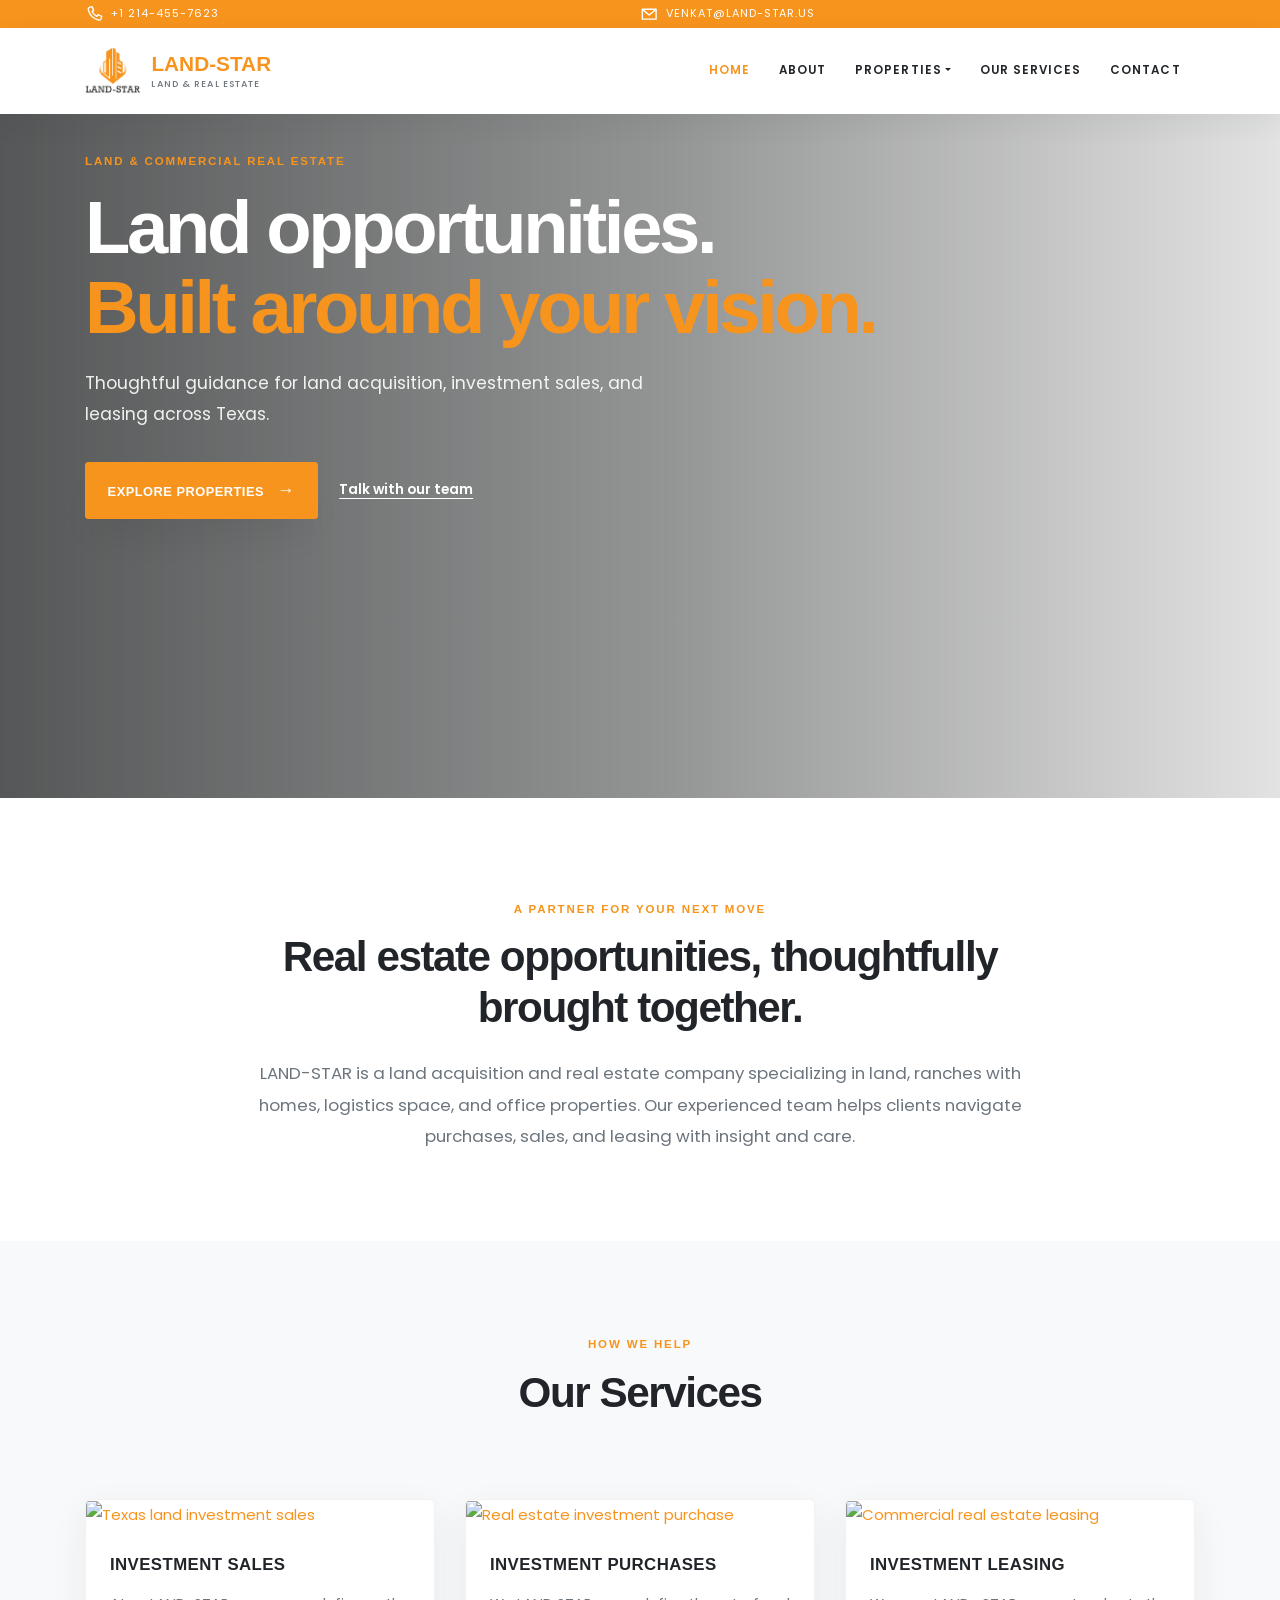
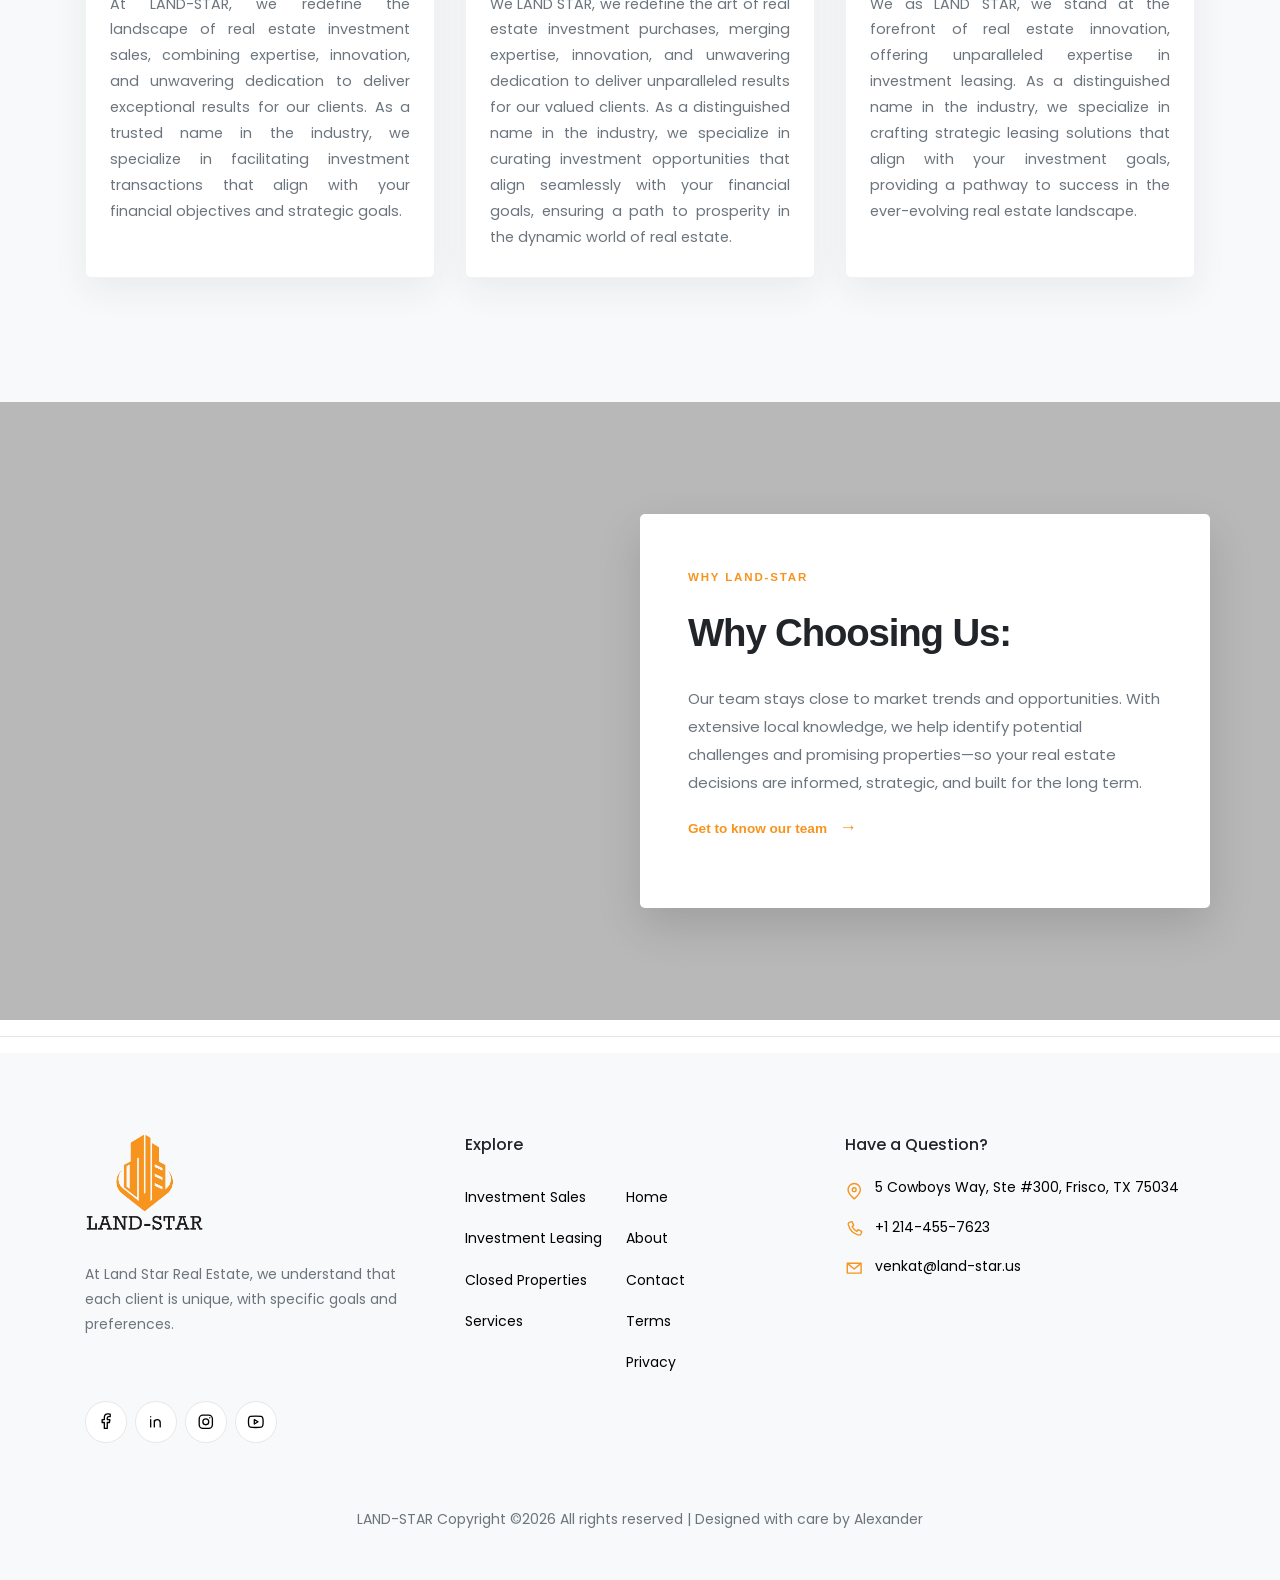
==== commit a75a4652: "Fix favicon path case sensitivity in HTML files and enhance footer logo structure in site-footer.js" ====
--- a/index.html
+++ b/index.html
@@ -23,7 +23,7 @@
 
     <link rel="stylesheet" href="css/style.css">
     <link rel="stylesheet" href="css/site.css">
-    <link href="images/favicon.png" rel="icon">
+    <link href="Images/favicon.png" rel="icon">
   </head>
   <body class="goto-here">
     <div data-site-header></div>
--- a/css/site.css
+++ b/css/site.css
@@ -396,6 +396,17 @@
   font-weight: 700;
 }
 
+.ftco-footer .ftco-footer-logo {
+  display: inline-block;
+  margin-bottom: 1.25rem;
+}
+
+.ftco-footer .ftco-footer-logo img {
+  display: block;
+  width: min(100%, 120px);
+  height: auto;
+}
+
 .ftco-footer p,
 .ftco-footer .block-23 a,
 .ftco-footer .list-unstyled a {
@@ -408,6 +419,13 @@
   align-items: flex-start;
   gap: 0.7rem;
   margin-bottom: 0.9rem;
+}
+
+.ftco-footer .block-23 ul li > a {
+  display: flex;
+  align-items: flex-start;
+  gap: 0.7rem;
+  margin-bottom: 0;
 }
 
 .ftco-footer .contact-icon {
@@ -824,7 +842,7 @@
       }
       #closed-page .closed-property-grid {
         display: grid;
-        grid-template-columns: repeat(2, minmax(0, 1fr));
+        grid-template-columns: repeat(4, minmax(0, 1fr));
         gap: 26px;
       }
       #closed-page .closed-property {
@@ -902,12 +920,44 @@
       }
       #closed-page .closed-property .text p {
         margin-bottom: 18px;
+        display: -webkit-box;
+        height: 5.4em;
+        overflow: hidden;
+        margin-bottom: 8px;
         color: #666;
         font-size: 14px;
         line-height: 1.8;
+        -webkit-box-orient: vertical;
+        -webkit-line-clamp: 3;
+      }
+      #closed-page .closed-see-more {
+        display: block;
+        margin: 0 0 8px;
+        padding: 0;
+        border: 0;
+        background: transparent;
+        color: #d97808;
+        font-size: 13px;
+        font-weight: 600;
+        line-height: 1.5;
+        cursor: pointer;
+      }
+      #closed-page .closed-see-more:hover,
+      #closed-page .closed-see-more:focus {
+        color: #b86100;
+        text-decoration: underline;
+      }
+      #closed-page .closed-property.is-expanded .text p {
+        display: block;
+        height: auto;
+        overflow: visible;
       }
       #closed-page .closed-property .text > a:last-child {
         margin-top: auto;
+      }
+      #closed-page .closed-see-more + a {
+        align-self: flex-start;
+        margin-top: 0 !important;
       }
       #closed-page .closed-property .text img {
         width: 120px;
@@ -1786,6 +1836,682 @@
         }
       }
 
+      .sale-property-title {
+        color: inherit;
+        text-decoration: none;
+      }
+
+      .sale-property-title:hover,
+      .sale-property-title:focus {
+        color: #f7941d;
+      }
+
+      .sale-section .property-status {
+        display: block;
+        margin: 0 0 8px;
+        color: #f7941d;
+        font-size: 11px;
+        font-weight: 700;
+        letter-spacing: .14em;
+      }
+
+      .sale-section .property-details-link {
+        display: block;
+        align-self: flex-start;
+        width: fit-content;
+        flex: 0 0 auto;
+        margin-top: 0;
+        padding: 10px 16px;
+        border: 1px solid #f7941d;
+        border-radius: 6px;
+        background: #f7941d;
+        color: #fff;
+        font-size: 13px;
+        font-weight: 700;
+        line-height: 1.4;
+        text-decoration: none;
+        transition: background-color .2s ease, border-color .2s ease;
+      }
+
+      .sale-section .container > .col-md-12 > .blog-entry .text > .property-details-link {
+        margin-top: 0;
+        line-height: 1.5;
+      }
+
+      .sale-section .property-details-link:hover,
+      .sale-section .property-details-link:focus {
+        border-color: #d97808;
+        background: #d97808;
+        color: #fff;
+      }
+
+      .sale-section .property-details-link span {
+        margin-left: 5px;
+      }
+
+      #property-detail-page {
+        font-family: 'Poppins', sans-serif;
+      }
+
+      #property-detail-page .property-detail-hero {
+        position: relative;
+        min-height: 330px;
+        background-position: center 45%;
+        background-size: cover;
+      }
+
+      #property-detail-page .property-detail-hero::before {
+        position: absolute;
+        inset: 0;
+        background: rgba(25, 27, 28, .58);
+        content: "";
+      }
+
+      #property-detail-page .property-detail-hero .container,
+      #property-detail-page .property-detail-hero .row {
+        position: relative;
+        min-height: 330px;
+      }
+
+      #property-detail-page .property-detail-hero .bread {
+        color: #fff;
+        font-size: clamp(32px, 5vw, 52px);
+        font-weight: 700;
+        letter-spacing: -.035em;
+      }
+
+      .property-hero-eyebrow,
+      .property-detail-eyebrow,
+      .property-section-label {
+        color: #f7941d;
+        font-size: 11px;
+        font-weight: 700;
+        letter-spacing: .16em;
+      }
+
+      .property-hero-eyebrow {
+        margin-bottom: 10px;
+      }
+
+      .property-hero-address {
+        margin: 0;
+        color: rgba(255, 255, 255, .9);
+        font-size: 15px;
+      }
+
+      .property-detail-section {
+        padding: 38px 0 76px;
+        background: #f8f9fa;
+      }
+
+      .property-breadcrumb {
+        display: flex;
+        flex-wrap: wrap;
+        gap: 10px;
+        margin-bottom: 30px;
+        color: #777;
+        font-size: 12px;
+      }
+
+      .property-breadcrumb a {
+        color: #d97808;
+        font-weight: 600;
+      }
+
+      .property-detail-heading {
+        display: flex;
+        align-items: flex-end;
+        justify-content: space-between;
+        gap: 24px;
+        margin-bottom: 28px;
+      }
+
+      .property-detail-heading h2 {
+        margin: 0 0 5px;
+        color: #222;
+        font-size: clamp(26px, 3.4vw, 38px);
+        font-weight: 700;
+        letter-spacing: -.035em;
+      }
+
+      .property-detail-heading p:last-child {
+        margin: 0;
+        color: #777;
+        font-size: 14px;
+      }
+
+      .property-listing-links {
+        margin: 0 0 22px;
+      }
+
+      .property-listing-links > p {
+        margin: 0 0 8px;
+        color: #999;
+        font-size: 11px;
+      }
+
+      .property-listing-buttons {
+        display: grid;
+        grid-template-columns: repeat(auto-fit, minmax(120px, 1fr));
+        gap: 8px;
+      }
+
+      .property-listing-buttons .property-contact-button {
+        display: flex;
+        width: 100%;
+        padding: 12px 8px;
+        font-size: 10px;
+      }
+
+      .property-detail-eyebrow {
+        margin: 0 0 8px;
+      }
+
+      .property-contact-button,
+      .property-sidebar-button {
+        display: inline-flex;
+        align-items: center;
+        justify-content: center;
+        gap: 8px;
+        padding: 13px 18px;
+        border: 0;
+        border-radius: 3px;
+        background: #f7941d;
+        color: #fff;
+        font-size: 12px;
+        font-weight: 700;
+        letter-spacing: .03em;
+        text-transform: uppercase;
+        white-space: nowrap;
+      }
+
+      .property-contact-button:hover,
+      .property-contact-button:focus,
+      .property-sidebar-button:hover,
+      .property-sidebar-button:focus {
+        background: #222;
+        color: #fff;
+      }
+
+      .property-detail-layout {
+        margin-right: -12px;
+        margin-left: -12px;
+      }
+
+      .property-detail-layout > [class*="col-"] {
+        padding-right: 12px;
+        padding-left: 12px;
+      }
+
+      .property-gallery,
+      .property-content-card,
+      .property-facts-card,
+      .property-highlights-card {
+        overflow: hidden;
+        margin: 0 0 22px;
+        border: 1px solid #eee9e2;
+        border-radius: 8px;
+        background: #fff;
+        box-shadow: 0 10px 28px rgba(32, 28, 22, .05);
+      }
+
+      .property-gallery {
+        position: relative;
+      }
+
+      .property-gallery > a {
+        position: relative;
+        display: block;
+        height: clamp(300px, 42vw, 520px);
+        background: #ebe8e3;
+      }
+
+      .property-gallery img {
+        width: 100%;
+        height: 100%;
+        object-fit: cover;
+        transition: transform .3s ease;
+      }
+
+      .property-image-viewer {
+        padding: 10px;
+      }
+
+      .property-gallery-main {
+        position: relative;
+        display: block;
+        width: 100%;
+        height: clamp(300px, 38vw, 460px);
+        overflow: hidden;
+        padding: 0;
+        border: 0;
+        background: #ebe8e3;
+        cursor: zoom-in;
+        touch-action: pan-y;
+      }
+
+      .property-gallery-main img {
+        display: block;
+        width: 100%;
+        height: 100%;
+        object-fit: cover;
+        transition: opacity .2s ease;
+      }
+
+      .property-gallery-navigation {
+        display: grid;
+        grid-template-columns: 38px minmax(0, 1fr) 38px;
+        align-items: center;
+        gap: 10px;
+        margin-top: 8px;
+      }
+
+      .property-gallery-thumbnails {
+        display: grid;
+        grid-template-columns: repeat(4, minmax(0, 1fr));
+        gap: 8px;
+      }
+
+      .property-gallery-thumbnail {
+        height: clamp(64px, 10vw, 92px);
+        overflow: hidden;
+        padding: 0;
+        border: 2px solid transparent;
+        background: #ebe8e3;
+        cursor: pointer;
+      }
+
+      .property-gallery-thumbnail img {
+        display: block;
+        width: 100%;
+        height: 100%;
+        object-fit: cover;
+      }
+
+      .property-gallery-thumbnail.is-active {
+        border-color: #f7941d;
+      }
+
+      .property-gallery-arrow {
+        position: relative;
+        width: 38px;
+        height: 46px;
+        padding: 0;
+        border: 0;
+        background: transparent;
+        cursor: pointer;
+      }
+
+      .property-gallery-arrow::before {
+        position: absolute;
+        top: 50%;
+        left: 50%;
+        width: 14px;
+        height: 14px;
+        border-top: 3px solid #222;
+        border-right: 3px solid #222;
+        content: "";
+      }
+
+      .property-gallery-previous::before {
+        transform: translate(-35%, -50%) rotate(-135deg);
+      }
+
+      .property-gallery-next::before {
+        transform: translate(-65%, -50%) rotate(45deg);
+      }
+
+      .property-gallery-arrow:hover::before,
+      .property-gallery-arrow:focus-visible::before {
+        border-color: #d97808;
+      }
+
+      .property-photo-count {
+        position: absolute;
+        right: 16px;
+        bottom: 16px;
+        padding: 8px 11px;
+        border-radius: 3px;
+        background: rgba(33, 37, 41, .82);
+        color: #fff;
+        font-size: 11px;
+        font-weight: 600;
+      }
+
+      .property-gallery figcaption {
+        padding: 10px 16px;
+        color: #777;
+        font-size: 11px;
+      }
+
+      .property-content-card,
+      .property-facts-card,
+      .property-highlights-card {
+        padding: 25px 28px;
+      }
+
+      .property-section-label {
+        margin: 0 0 10px;
+      }
+
+      .property-content-card h3,
+      .property-documents h3 {
+        margin: 0 0 14px;
+        color: #222;
+        font-size: 21px;
+        font-weight: 700;
+        line-height: 1.4;
+      }
+
+      .property-content-card h4 {
+        margin: 20px 0 10px;
+        color: #292929;
+        font-size: 15px;
+        font-weight: 700;
+      }
+
+      .property-content-card .property-highlights-title {
+        margin-top: 24px;
+      }
+
+      .property-content-card > p:not(.property-section-label) {
+        margin: 0 0 14px;
+        color: #6f6f6f;
+        font-size: 13px;
+        line-height: 1.85;
+      }
+
+      .property-content-card > p:last-child {
+        margin-bottom: 0;
+      }
+
+      .property-overview-highlights {
+        margin: 0;
+        padding-left: 19px;
+        color: #6f6f6f;
+        font-size: 13px;
+        line-height: 1.8;
+      }
+
+      .property-overview-highlights li {
+        margin-bottom: 7px;
+        padding-left: 3px;
+      }
+
+      .property-overview-highlights li:last-child {
+        margin-bottom: 0;
+      }
+
+      .property-document-list {
+        display: grid;
+        gap: 10px;
+        margin-top: 20px;
+      }
+
+      .property-document-list > a {
+        display: flex;
+        align-items: center;
+        gap: 12px;
+        padding: 13px;
+        border: 1px solid #eee9e2;
+        border-radius: 5px;
+        color: #222;
+        transition: border-color .2s ease, box-shadow .2s ease;
+      }
+
+      .property-documents {
+        padding: 22px 18px;
+      }
+
+      .property-document-list > a > span:nth-child(2) {
+        min-width: 0;
+        flex: 1;
+      }
+
+      .property-document-list > a:hover,
+      .property-document-list > a:focus {
+        border-color: #f7941d;
+        box-shadow: 0 4px 14px rgba(32, 28, 22, .07);
+      }
+
+      .document-icon {
+        display: flex;
+        width: 40px;
+        height: 44px;
+        flex: 0 0 40px;
+        align-items: center;
+        justify-content: center;
+        border-radius: 3px;
+        background: #fff3e5;
+        color: #d97808;
+        font-size: 10px;
+        font-weight: 700;
+      }
+
+      .property-document-list strong,
+      .property-document-list small {
+        display: block;
+      }
+
+      .property-document-list strong {
+        font-size: 12px;
+      }
+
+      .property-document-list small {
+        margin-top: 3px;
+        color: #777;
+        font-size: 10px;
+        line-height: 1.5;
+      }
+
+      .document-action {
+        margin-left: auto;
+        color: #d97808;
+        font-size: 10px;
+        font-weight: 700;
+        white-space: nowrap;
+      }
+
+      .property-facts-card dl {
+        margin: 0;
+      }
+
+      .property-facts-card dl > div {
+        padding: 12px 0;
+        border-bottom: 1px solid #f0eeeb;
+      }
+
+      .property-facts-card dl > div:last-child {
+        border-bottom: 0;
+      }
+
+      .property-facts-card dt {
+        margin-bottom: 4px;
+        color: #888;
+        font-size: 10px;
+        font-weight: 500;
+        letter-spacing: .05em;
+        text-transform: uppercase;
+      }
+
+      .property-facts-card dd {
+        margin: 0;
+        color: #292929;
+        font-size: 13px;
+        font-weight: 600;
+        line-height: 1.6;
+      }
+
+      .property-sidebar-button {
+        display: flex;
+        margin-top: 17px;
+      }
+
+      .property-highlights-card ul {
+        margin: 0;
+        padding: 0;
+        list-style: none;
+      }
+
+      .property-highlights-card li {
+        position: relative;
+        margin-bottom: 12px;
+        padding-left: 19px;
+        color: #6f6f6f;
+        font-size: 12px;
+        line-height: 1.7;
+      }
+
+      .property-highlights-card li:last-child {
+        margin-bottom: 0;
+      }
+
+      .property-highlights-card li::before {
+        position: absolute;
+        top: .65em;
+        left: 0;
+        width: 7px;
+        height: 7px;
+        border-radius: 50%;
+        background: #f7941d;
+        content: "";
+      }
+
+      .property-disclaimer {
+        max-width: 900px;
+        margin-top: 5px;
+        color: #888;
+        font-size: 11px;
+        line-height: 1.7;
+      }
+
+      .property-disclaimer p {
+        margin: 0;
+      }
+
+      .property-map-section {
+        margin-top: 30px;
+        padding: 24px;
+        border: 1px solid #eee9e2;
+        border-radius: 8px;
+        background: #fff;
+        box-shadow: 0 10px 28px rgba(32, 28, 22, .05);
+      }
+
+      .property-map-heading {
+        display: flex;
+        align-items: flex-end;
+        justify-content: space-between;
+        gap: 16px;
+        margin-bottom: 16px;
+      }
+
+      .property-map-heading .property-section-label {
+        margin-bottom: 6px;
+      }
+
+      .property-map-heading h3 {
+        margin: 0;
+        color: #222;
+        font-size: 21px;
+        font-weight: 700;
+      }
+
+      .property-map-heading > a {
+        color: #d97808;
+        font-size: 12px;
+        font-weight: 700;
+        white-space: nowrap;
+      }
+
+      .property-map-frame {
+        display: block;
+        width: 100%;
+        height: clamp(280px, 42vw, 460px);
+        border: 0;
+        border-radius: 5px;
+      }
+
+      .property-map-coordinates {
+        margin: 10px 0 0;
+        color: #777;
+        font-size: 11px;
+      }
+
+      @media (max-width: 767.98px) {
+        .property-detail-section {
+          padding: 28px 0 48px;
+        }
+
+        .property-detail-heading {
+          align-items: flex-start;
+          flex-direction: column;
+          gap: 16px;
+        }
+
+        .property-content-card,
+        .property-facts-card,
+        .property-highlights-card {
+          padding: 21px 20px;
+        }
+
+        .property-gallery > a {
+          height: 300px;
+        }
+
+        .property-gallery-main {
+          height: clamp(220px, 62vw, 300px);
+        }
+
+        .property-gallery-navigation {
+          grid-template-columns: 28px minmax(0, 1fr) 28px;
+          gap: 6px;
+        }
+
+        .property-gallery-thumbnails {
+          gap: 5px;
+        }
+
+        .property-gallery-thumbnail {
+          height: clamp(58px, 18vw, 76px);
+        }
+
+        .property-gallery-arrow {
+          width: 28px;
+        }
+
+        .property-map-section {
+          padding: 20px;
+        }
+
+        .property-map-heading {
+          align-items: flex-start;
+          flex-direction: column;
+          gap: 10px;
+        }
+
+        .property-map-frame {
+          height: 320px;
+        }
+      }
+
+      @media (max-width: 575.98px) {
+        #property-detail-page .property-detail-hero,
+        #property-detail-page .property-detail-hero .container,
+        #property-detail-page .property-detail-hero .row {
+          min-height: 280px;
+        }
+
+        .property-document-list > a {
+          gap: 9px;
+          padding: 11px 9px;
+        }
+
+        .document-action {
+          font-size: 9px;
+        }
+      }
+
 /* services.html page styles */
 #services-page .topper {
         min-height: 42px;
@@ -2148,3 +2874,62 @@
           padding-bottom: 50px;
         }
       }
+
+.sale-image-placeholder {
+  display: flex !important;
+  align-items: center;
+  justify-content: center;
+  padding: 1rem;
+  background: linear-gradient(135deg, #343a40, #6c757d);
+  color: #fff;
+  text-align: center;
+}
+
+.sale-image-placeholder span {
+  max-width: 180px;
+  color: #fff;
+  font-size: 0.8rem;
+  font-weight: 600;
+  line-height: 1.6;
+}
+
+.property-image-placeholder {
+  display: flex;
+  min-height: clamp(300px, 42vw, 520px);
+  flex-direction: column;
+  align-items: center;
+  justify-content: center;
+  padding: 2rem;
+  background: linear-gradient(135deg, #343a40, #6c757d);
+  color: #fff;
+  text-align: center;
+}
+
+.property-image-placeholder > span {
+  color: #f7941d;
+  font-size: 0.72rem;
+  font-weight: 700;
+  letter-spacing: 0.16em;
+  text-transform: uppercase;
+}
+
+.property-image-placeholder p {
+  margin: 0.8rem 0 1.2rem;
+  color: rgba(255, 255, 255, 0.9);
+}
+
+.property-image-placeholder a {
+  color: #fff;
+  font-weight: 700;
+  text-decoration: underline;
+  text-underline-offset: 3px;
+}
+
+.property-image-placeholder a:hover,
+.property-image-placeholder a:focus {
+  color: #f7941d;
+}
+
+#property-detail-page .property-detail-hero--no-photo {
+  background-image: linear-gradient(135deg, #343a40, #6c757d) !important;
+}
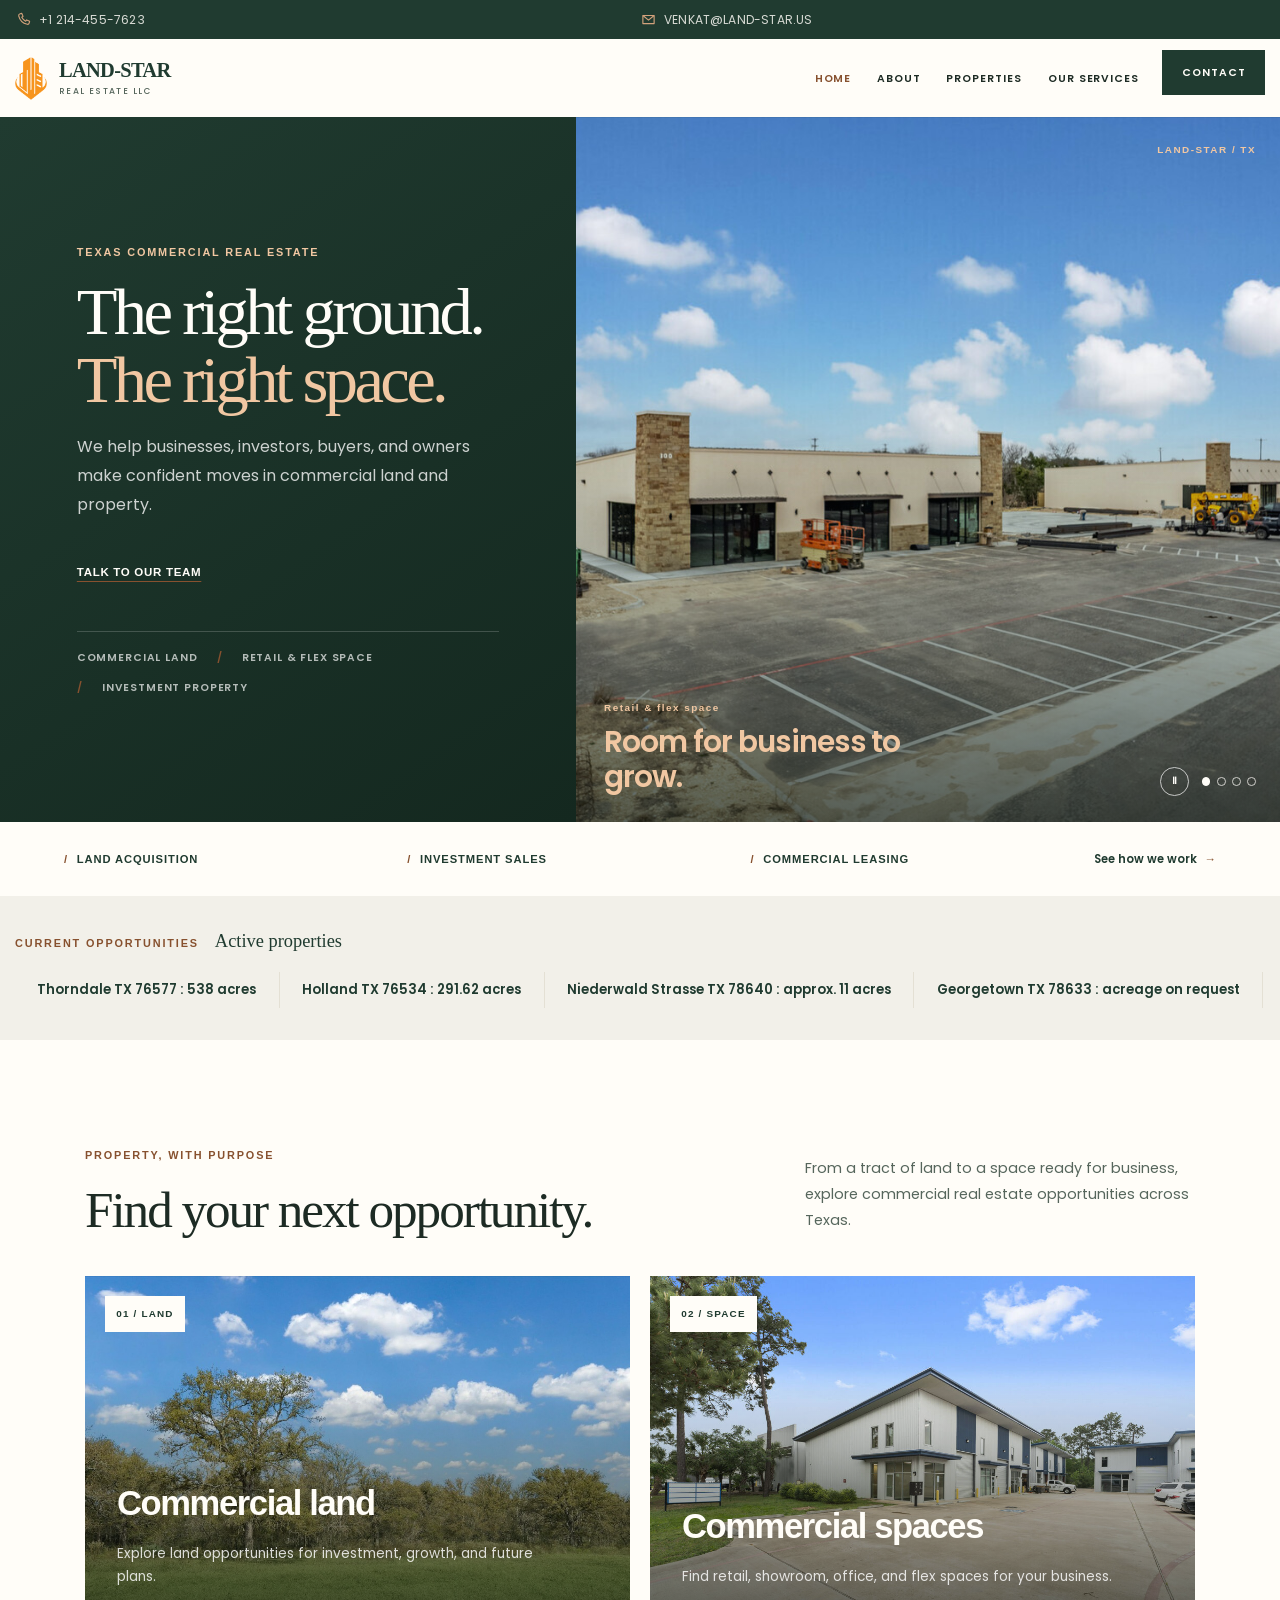
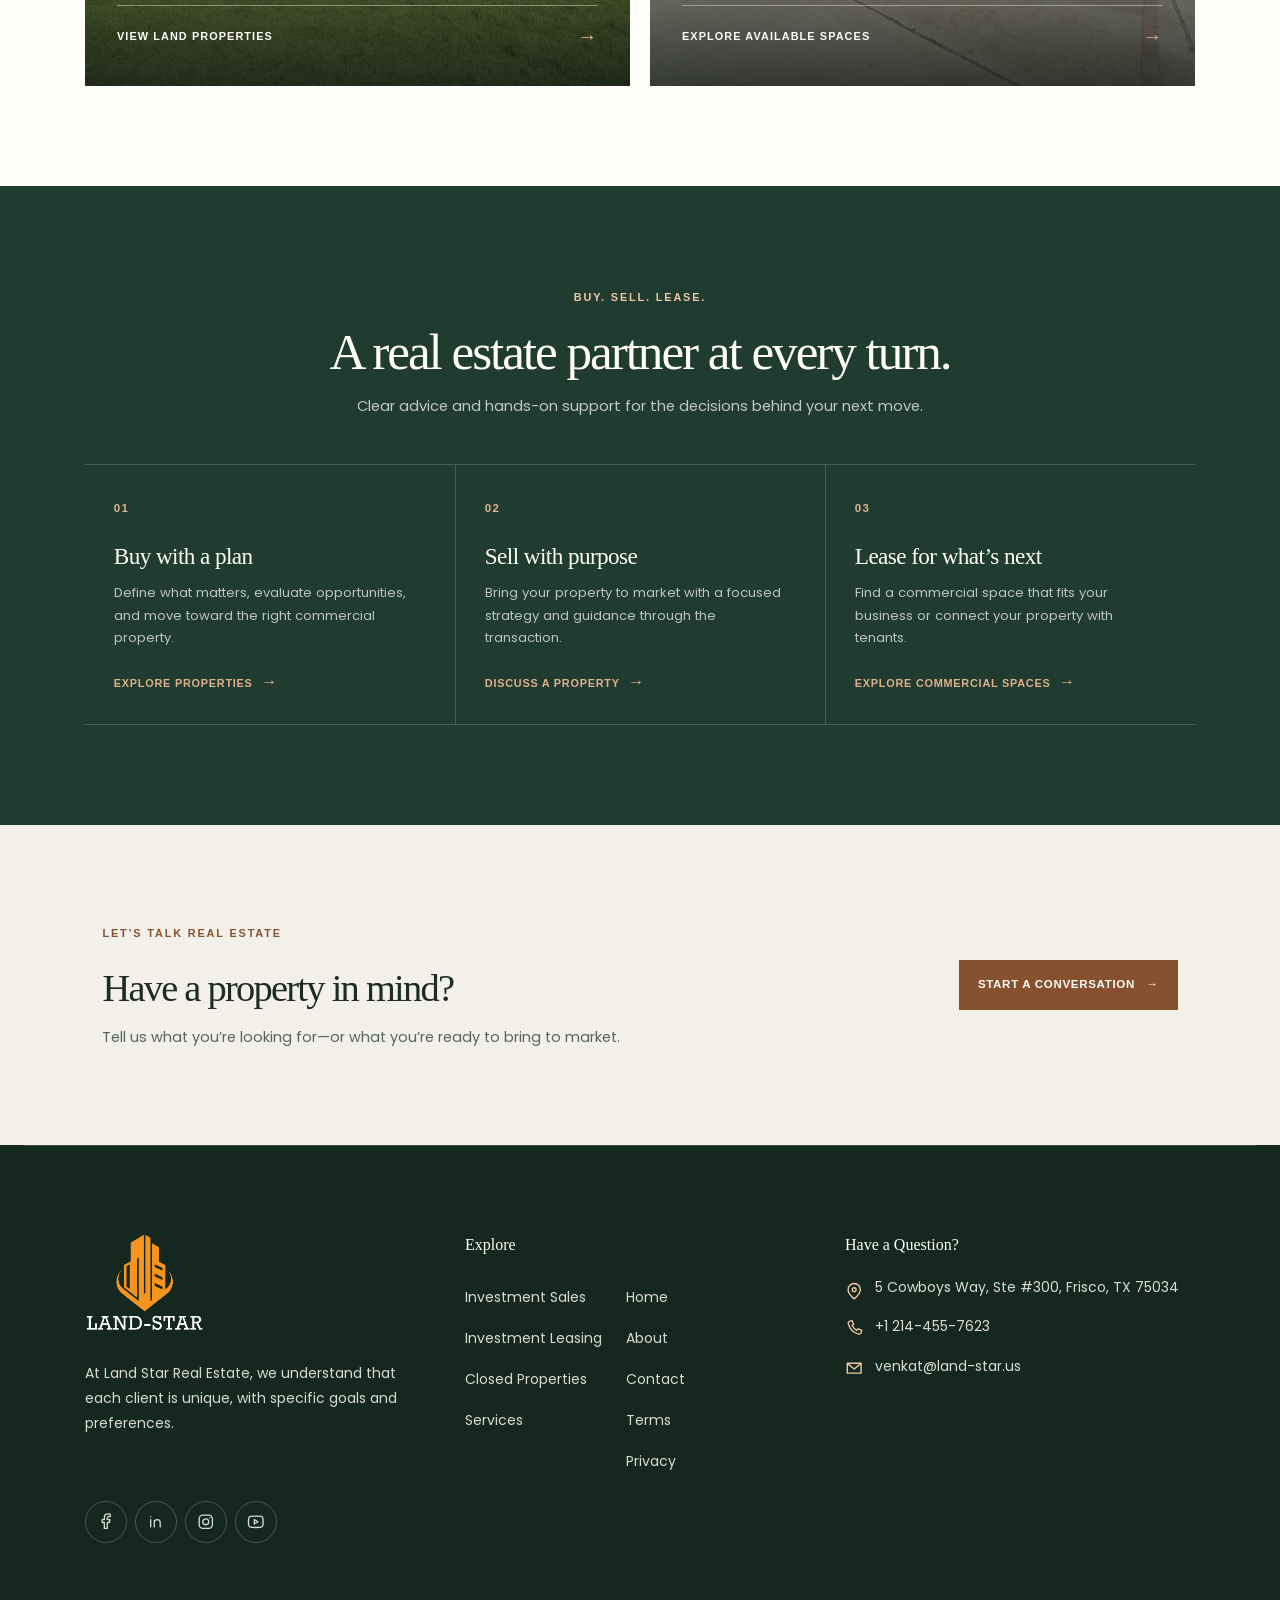
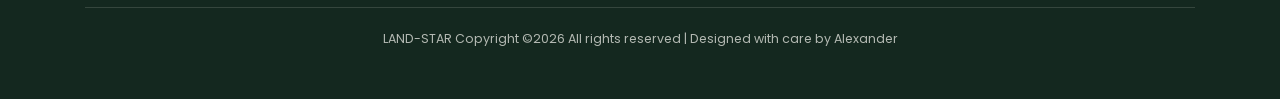
==== commit 1da1775d: "Add hero slideshow and property view controls scripts - Implemented a hero slideshow feature with au" ====
--- a/index.html
+++ b/index.html
@@ -1,7 +1,7 @@
 <!DOCTYPE html>
 <html lang="en">
   <head>
-    <title>LAND-STAR : REAL ESTATE CONSULTING, INVESTMENT LEASING,PURCHASE,SALES</title>
+    <title>LAND-STAR | Texas Commercial Real Estate</title>
     <meta charset="utf-8">
     <meta name="viewport" content="width=device-width, initial-scale=1, shrink-to-fit=no">
 
@@ -28,139 +28,178 @@
   <body class="goto-here">
     <div data-site-header></div>
 
-    <section id="home-section" class="hero">
-		  <div class="home-slider owl-carousel">
-	      <div class="slider-item" style="background-image: url(images/bg_1.jpg);">
-	      	<div class="overlay"></div>
-	        <div class="container">
-	          <div class="row slider-text justify-content-center align-items-center" data-scrollax-parent="true">
-              <div class="col-lg-9 hero-copy">
-                <span class="hero-eyebrow">LAND &amp; COMMERCIAL REAL ESTATE</span>
-                <h1>Land opportunities.<br><span>Built around your vision.</span></h1>
-                <p>Thoughtful guidance for land acquisition, investment sales, and leasing across Texas.</p>
-                <div class="hero-actions">
-                  <a class="btn btn-primary hero-button" href="sale.html">Explore properties <span aria-hidden="true">&rarr;</span></a>
-                  <a class="hero-text-link" href="contact.html">Talk with our team</a>
+    <main class="home-page">
+      <section class="commercial-hero" aria-labelledby="home-title">
+        <div class="container">
+          <div class="commercial-hero-grid">
+            <div class="commercial-hero-copy">
+              <span class="home-eyebrow">TEXAS COMMERCIAL REAL ESTATE</span>
+              <h1 id="home-title">The right ground.<br><span>The right space.</span></h1>
+              <p>We help businesses, investors, buyers, and owners make confident moves in commercial land and property.</p>
+              <div class="commercial-hero-actions">
+                <a class="home-button home-button-quiet" href="contact.html">Talk to our team</a>
+              </div>
+              <div class="hero-specialties" aria-label="Property specialties">
+                <span>Commercial land</span>
+                <span>Retail &amp; flex space</span>
+                <span>Investment property</span>
+              </div>
+            </div>
+            <div class="commercial-hero-image" data-hero-slideshow role="region" aria-roledescription="carousel" aria-label="Featured Texas commercial properties">
+              <div class="hero-slide is-active" data-slide-caption="Retail &amp; flex space" data-slide-title="Room for business to grow." role="group" aria-roledescription="slide">
+                <img src="Images/l1.jpg" alt="Commercial retail and medical property in Texas">
+              </div>
+              <div class="hero-slide" data-slide-caption="Commercial property" data-slide-title="A stronger address for business." role="group" aria-roledescription="slide">
+                <img src="Images/bg_2.jpg" alt="Modern commercial property with retail and office spaces">
+              </div>
+              <div class="hero-slide" data-slide-caption="Commercial flex space" data-slide-title="Space for the next big move." role="group" aria-roledescription="slide">
+                <img src="Images/32411%20image.jpg" alt="Modern commercial flex and showroom property in Texas">
+              </div>
+              <div class="hero-slide" data-slide-caption="Texas land" data-slide-title="The right ground. New possibilities." role="group" aria-roledescription="slide">
+                <img src="Images/1401-county-road-440-01.jpg" alt="Texas land with open fields and mature trees">
+              </div>
+              <div class="hero-image-note" aria-live="polite">
+                <span data-slide-caption-current>RETAIL &amp; FLEX SPACE</span>
+                <strong data-slide-title-current>Room for business to grow.</strong>
+              </div>
+              <span class="hero-image-index" aria-hidden="true">LAND-STAR / TX</span>
+              <div class="hero-slide-controls" aria-label="Featured property images">
+                <button class="hero-slide-toggle" type="button" aria-label="Pause slideshow" aria-pressed="false">
+                  <span class="hero-slide-toggle-icon" aria-hidden="true">Ⅱ</span>
+                </button>
+                <div class="hero-slide-dots" role="group" aria-label="Choose a featured property image">
+                  <button class="hero-slide-dot is-active" type="button" aria-label="Show retail and flex space image" aria-pressed="true"></button>
+                  <button class="hero-slide-dot" type="button" aria-label="Show commercial property image" aria-pressed="false"></button>
+                  <button class="hero-slide-dot" type="button" aria-label="Show commercial flex space image" aria-pressed="false"></button>
+                  <button class="hero-slide-dot" type="button" aria-label="Show Texas land image" aria-pressed="false"></button>
                 </div>
               </div>
-	          </div>
-	        </div>
-	      </div>
-
-	      <div class="slider-item" style="background-image: url(images/bg_2.jpg);">
-	      	<div class="overlay"></div>
-	        <div class="container">
-	          <div class="row slider-text justify-content-center align-items-center" data-scrollax-parent="true">
-              <div class="col-lg-9 hero-copy">
-                <span class="hero-eyebrow">LOCAL KNOWLEDGE. LONG-TERM VALUE.</span>
-                <h1>Find the right place<br><span>for what comes next.</span></h1>
-                <p>From open land to investment properties, we help turn your next move into a confident one.</p>
-                <div class="hero-actions">
-                  <a class="btn btn-primary hero-button" href="services.html">Discover our services <span aria-hidden="true">&rarr;</span></a>
-                  <a class="hero-text-link" href="contact.html">Talk with our team</a>
-                </div>
-              </div>
-	          </div>
-	        </div>
-	      </div>
-	    </div>
-    </section>
-
-
-
-
-
-    <section class="ftco-section welcome-section">
-    	<div class="container">
-				<div class="row justify-content-center">
-          <div class="col-lg-9 heading-section text-center">
-            <span class="section-eyebrow">A PARTNER FOR YOUR NEXT MOVE</span>
-            <h2 class="mb-4">Real estate opportunities, thoughtfully brought together.</h2>
-            <p>LAND-STAR is a land acquisition and real estate company specializing in land, ranches with homes, logistics space, and office properties. Our experienced team helps clients navigate purchases, sales, and leasing with insight and care.</p>
-          </div>
-        </div>   		
-    	</div>
-
-    </section>
-
-    <section class="ftco-section investment-services">
-    	<div class="container">
-				<div class="row justify-content-center mb-3 pb-3">
-          <div class="col-md-12 heading-section text-center">
-            <span class="section-eyebrow">HOW WE HELP</span>
-            <h2 class="mb-4">Our Services</h2>
-
-          </div>
-        </div>   		
-    	</div>
-    	<div class="container">
-    		<div class="row">
-			<div class="col-md-6 col-lg-4 ftco-animate investment-service-column">
-    				<div class="product">
-					<a href="sale.html" class="img-prod"><img class="img-fluid" src="images/sales.jpg" alt="Texas land investment sales">
-
-    						<div class="overlay"></div>
-    					</a>
-    					<div class="text py-3 pb-4 px-3 text-center">
-						<h3><a href="sale.html">INVESTMENT SALES</a></h3>
-                            <p style="text-align:justify;">At LAND-STAR, we redefine the landscape of real estate investment sales, combining expertise, innovation, and unwavering dedication to deliver exceptional results for our clients. As a trusted name in the industry, we specialize in facilitating investment transactions that align with your financial objectives and strategic goals.</p>
-
-    						<div class="d-flex">
-    							<div class="pricing">
-
-		    					</div>
-	    					</div>
-
-    					</div>
-    				</div>
-    			</div>
-			<div class="col-md-6 col-lg-4 ftco-animate investment-service-column">
-    				<div class="product">
-					<a href="sale.html" class="img-prod"><img class="img-fluid" src="images/purchase.jpg" alt="Real estate investment purchase">
-    						<div class="overlay"></div>
-    					</a>
-    					<div class="text py-3 pb-4 px-3 text-center">
-						<h3><a href="sale.html">INVESTMENT PURCHASES</a></h3>
-                            <p style="text-align:justify;">We LAND STAR, we redefine the art of real estate investment purchases, merging expertise, innovation, and unwavering dedication to deliver unparalleled results for our valued clients. As a distinguished name in the industry, we specialize in curating investment opportunities that align seamlessly with your financial goals, ensuring a path to prosperity in the dynamic world of real estate.</p>
-    					</div>
-    				</div>
-    			</div>
-			<div class="col-md-6 col-lg-4 ftco-animate investment-service-column">
-    				<div class="product">
-					<a href="lease.html" class="img-prod"><img class="img-fluid" src="images/lease.jpg" alt="Commercial real estate leasing">
-	    					<div class="overlay"></div>
-	    				</a>
-    					<div class="text py-3 pb-4 px-3 text-center">
-						<h3><a href="lease.html">INVESTMENT LEASING</a></h3>
-    						<p style="text-align:justify;">We as LAND STAR, we stand at the forefront of real estate innovation, offering unparalleled expertise in investment leasing. As a distinguished name in the industry, we specialize in crafting strategic leasing solutions that align with your investment goals, providing a pathway to success in the ever-evolving real estate landscape.</p>
-
-    					</div>
-    				</div>
-    			</div>
-    		</div>
-    	</div>
-    </section>
-
-		<section class="ftco-section img why-section" style="background-image: url(images/bg_3.jpg);">
-    	<div class="container">
-				<div class="row justify-content-end">
-          <div class="col-md-6 heading-section deal-of-the-day">
-
-            <span class="section-eyebrow">WHY LAND-STAR</span>
-            <h2 class="mb-4">Why Choosing Us:</h2>
-            <p>Our team stays close to market trends and opportunities. With extensive local knowledge, we help identify potential challenges and promising properties—so your real estate decisions are informed, strategic, and built for the long term.</p>
-            <a class="why-link" href="about.html">Get to know our team <span aria-hidden="true">&rarr;</span></a>
-</p>
-
-
-          </div>
-        </div>   		
-    	</div>
-    </section>
-
-
-
-    <hr>
+            </div>
+          </div>
+          <div class="hero-bottom-line">
+            <span>Land acquisition</span>
+            <span>Investment sales</span>
+            <span>Commercial leasing</span>
+            <a href="services.html">See how we work <span aria-hidden="true">&rarr;</span></a>
+          </div>
+        </div>
+      </section>
+
+      <section class="active-properties" aria-labelledby="active-properties-title">
+        <div class="container">
+          <div class="active-properties-heading">
+            <span class="home-eyebrow home-eyebrow-dark">CURRENT OPPORTUNITIES</span>
+            <h2 id="active-properties-title">Active properties</h2>
+          </div>
+          <div class="active-property-viewport">
+            <div class="active-property-track">
+              <div class="active-property-group">
+                <a href="property-1401-county-road-440.html">Thorndale TX 76577 : 538 acres</a>
+                <a href="property-fm-2268-holland.html">Holland TX 76534 : 291.62 acres</a>
+                <a href="property-listing.html?property=niederwald">Niederwald Strasse TX 78640 : approx. 11 acres</a>
+                <a href="property-listing.html?property=georgetown">Georgetown TX 78633 : acreage on request</a>
+                <a href="property-listing.html?property=waters-edge">Waters Edge 75056 : acreage on request</a>
+                <a href="property-listing.html?property=spicewood">Reimers-Peacock Road, Spicewood : approx. 15 acres</a>
+                <a href="property-listing.html?property=liberty-hill">Liberty Hill TX 78642 : approx. 35.01 acres</a>
+                <a href="property-listing.html?property=sealy">Sens Road, Sealy TX 77474 : 200+ acres</a>
+                <a href="property-listing.html?property=bartlett">Harold Clark Road, Bartlett : approx. 115.80 acres</a>
+                <a href="property-listing.html?property=terrell">FM 2578, Terrell : approx. 171.41 acres</a>
+                <a href="property-listing.html?property=cedar-creek">High Grove Road, Cedar Creek : approx. 291.281 acres</a>
+              </div>
+              <div class="active-property-group" aria-hidden="true">
+                <a href="property-1401-county-road-440.html" tabindex="-1">Thorndale TX 76577 : 538 acres</a>
+                <a href="property-fm-2268-holland.html" tabindex="-1">Holland TX 76534 : 291.62 acres</a>
+                <a href="property-listing.html?property=niederwald" tabindex="-1">Niederwald Strasse TX 78640 : approx. 11 acres</a>
+                <a href="property-listing.html?property=georgetown" tabindex="-1">Georgetown TX 78633 : acreage on request</a>
+                <a href="property-listing.html?property=waters-edge" tabindex="-1">Waters Edge 75056 : acreage on request</a>
+                <a href="property-listing.html?property=spicewood" tabindex="-1">Reimers-Peacock Road, Spicewood : approx. 15 acres</a>
+                <a href="property-listing.html?property=liberty-hill" tabindex="-1">Liberty Hill TX 78642 : approx. 35.01 acres</a>
+                <a href="property-listing.html?property=sealy" tabindex="-1">Sens Road, Sealy TX 77474 : 200+ acres</a>
+                <a href="property-listing.html?property=bartlett" tabindex="-1">Harold Clark Road, Bartlett : approx. 115.80 acres</a>
+                <a href="property-listing.html?property=terrell" tabindex="-1">FM 2578, Terrell : approx. 171.41 acres</a>
+                <a href="property-listing.html?property=cedar-creek" tabindex="-1">High Grove Road, Cedar Creek : approx. 291.281 acres</a>
+              </div>
+            </div>
+          </div>
+        </div>
+      </section>
+
+      <section class="property-focus" aria-labelledby="property-focus-title">
+        <div class="container">
+          <div class="home-section-heading">
+            <div>
+              <span class="home-eyebrow home-eyebrow-dark">PROPERTY, WITH PURPOSE</span>
+              <h2 id="property-focus-title">Find your next opportunity.</h2>
+            </div>
+            <p>From a tract of land to a space ready for business, explore commercial real estate opportunities across Texas.</p>
+          </div>
+
+          <div class="property-focus-grid">
+            <a class="property-focus-card property-focus-land" href="sale.html">
+              <img src="Images/1401-county-road-440-01.jpg" alt="Open Texas land with mature trees">
+              <span class="property-card-index">01 / LAND</span>
+              <span class="property-card-copy">
+                <span class="property-card-title">Commercial land</span>
+                <span class="property-card-description">Explore land opportunities for investment, growth, and future plans.</span>
+                <span class="property-card-link">View land properties <span aria-hidden="true">&rarr;</span></span>
+              </span>
+            </a>
+            <a class="property-focus-card property-focus-space" href="lease.html">
+              <img src="Images/32411%20image.jpg" alt="Modern commercial flex and showroom spaces">
+              <span class="property-card-index">02 / SPACE</span>
+              <span class="property-card-copy">
+                <span class="property-card-title">Commercial spaces</span>
+                <span class="property-card-description">Find retail, showroom, office, and flex spaces for your business.</span>
+                <span class="property-card-link">Explore available spaces <span aria-hidden="true">&rarr;</span></span>
+              </span>
+            </a>
+          </div>
+        </div>
+      </section>
+
+      <section class="transaction-section" aria-labelledby="transaction-title">
+        <div class="container">
+          <div class="transaction-heading">
+            <span class="home-eyebrow">BUY. SELL. LEASE.</span>
+            <h2 id="transaction-title">A real estate partner at every turn.</h2>
+            <p>Clear advice and hands-on support for the decisions behind your next move.</p>
+          </div>
+          <div class="transaction-grid">
+            <article class="transaction-card">
+              <span class="transaction-number">01</span>
+              <h3>Buy with a plan</h3>
+              <p>Define what matters, evaluate opportunities, and move toward the right commercial property.</p>
+              <a href="sale.html">Explore properties <span aria-hidden="true">&rarr;</span></a>
+            </article>
+            <article class="transaction-card">
+              <span class="transaction-number">02</span>
+              <h3>Sell with purpose</h3>
+              <p>Bring your property to market with a focused strategy and guidance through the transaction.</p>
+              <a href="contact.html">Discuss a property <span aria-hidden="true">&rarr;</span></a>
+            </article>
+            <article class="transaction-card">
+              <span class="transaction-number">03</span>
+              <h3>Lease for what’s next</h3>
+              <p>Find a commercial space that fits your business or connect your property with tenants.</p>
+              <a href="lease.html">Explore commercial spaces <span aria-hidden="true">&rarr;</span></a>
+            </article>
+          </div>
+        </div>
+      </section>
+
+      <section class="home-contact-band" aria-labelledby="home-contact-title">
+        <div class="container">
+          <div class="home-contact-content">
+            <div>
+              <span class="home-eyebrow">LET’S TALK REAL ESTATE</span>
+              <h2 id="home-contact-title">Have a property in mind?</h2>
+              <p>Tell us what you’re looking for—or what you’re ready to bring to market.</p>
+            </div>
+            <a class="home-button home-button-primary" href="contact.html">Start a conversation <span aria-hidden="true">&rarr;</span></a>
+          </div>
+        </div>
+      </section>
+    </main>
 
 
 
@@ -188,6 +227,7 @@
   <script src="js/scrollax.min.js"></script>
   <script src="js/site-header.js"></script>
   <script src="js/site-footer.js"></script>
+  <script src="js/hero-slideshow.js"></script>
   <script src="js/main.js"></script>
 
   </body>
--- a/css/site.css
+++ b/css/site.css
@@ -1,9 +1,12 @@
 :root {
-  --land-star-orange: #f7941d;
-  --land-star-ink: #212529;
-  --land-star-muted: #6c757d;
-  --land-star-paper: #fff;
-  --land-star-soft: #f8f9fa;
+  --land-star-orange: #87512f;
+  --land-star-ink: #1d2b24;
+  --land-star-muted: #56665c;
+  --land-star-paper: #fffdf8;
+  --land-star-soft: #f2f0e9;
+  --land-star-forest: #203b30;
+  --land-star-forest-deep: #14281f;
+  --land-star-stone: #e4e0d4;
 }
 
 html {
@@ -96,292 +99,573 @@
   vertical-align: -0.15em;
 }
 
-#home-section.hero,
-#home-section .home-slider,
-#home-section .slider-item {
-  height: min(76vh, 760px);
-  min-height: 560px;
-}
-
-#home-section .slider-item {
-  position: relative;
-  background-position: center;
-  background-size: cover;
-}
-
-#home-section .slider-item .overlay {
-  background: linear-gradient(90deg, rgba(20, 22, 23, 0.72) 0%, rgba(20, 22, 23, 0.46) 52%, rgba(20, 22, 23, 0.12) 100%);
-  opacity: 1;
-}
-
-#home-section .slider-text {
-  height: 100% !important;
-  min-height: inherit;
-  justify-content: flex-start !important;
-  text-align: left;
-}
-
-#home-section .home-slider .slider-item .slider-text h1 {
-  color: var(--land-star-paper);
-  font-family: "Poppins", Arial, sans-serif;
-  font-size: clamp(2.6rem, 5.8vw, 5.3rem);
-  font-weight: 700;
-  letter-spacing: -0.045em;
-  line-height: 1.08;
-  text-transform: none;
-}
-
-#home-section .home-slider .slider-item .slider-text p {
-  color: rgba(255, 255, 255, 0.9);
-  font-size: 1.08rem;
-}
-
-.hero-copy {
-  position: relative;
-  z-index: 1;
-  padding-top: 2rem;
-  padding-bottom: 2rem;
-  color: var(--land-star-paper);
-}
-
-.hero-eyebrow,
-.section-eyebrow {
+.home-eyebrow {
   display: inline-block;
   margin-bottom: 1rem;
-  color: var(--land-star-orange);
-  font-size: 0.72rem;
+  color: #f6a63e;
+  font-size: 0.68rem;
   font-weight: 700;
-  letter-spacing: 0.16em;
-}
-
-.hero-copy h1 {
-  max-width: 850px;
-  margin-bottom: 1.25rem;
+  letter-spacing: 0.17em;
+  text-transform: uppercase;
+}
+
+.home-eyebrow-dark {
+  color: #a45b0b;
+}
+
+.commercial-hero {
+  padding: 0;
+  background: #f3f1eb;
+}
+
+.commercial-hero > .container {
+  width: 100%;
+  max-width: none;
+  margin: 0;
+  padding-right: 0;
+  padding-left: 0;
+}
+
+.commercial-hero-grid {
+  display: grid;
+  grid-template-columns: minmax(0, 0.9fr) minmax(0, 1.1fr);
+  min-height: 600px;
+  min-height: clamp(600px, calc(100vh - 195px), 850px);
+  min-height: clamp(600px, calc(100svh - 195px), 850px);
+  overflow: hidden;
+  background: #1d2b25;
+}
+
+.commercial-hero-copy {
+  display: flex;
+  flex-direction: column;
+  align-items: flex-start;
+  justify-content: center;
+  padding: clamp(3rem, 7vw, 8rem);
   color: var(--land-star-paper);
-  font-size: clamp(2.6rem, 5.8vw, 5.3rem);
+}
+
+.commercial-hero-copy h1 {
+  margin-bottom: 1.2rem;
+  color: var(--land-star-paper);
+  font-size: clamp(2.8rem, 5.2vw, 5.25rem);
   font-weight: 700;
-  letter-spacing: -0.045em;
-  line-height: 1.08;
-}
-
-.hero-copy h1 span {
-  color: var(--land-star-orange);
-}
-
-.hero-copy p {
-  max-width: 620px;
-  margin-bottom: 2rem;
-  color: rgba(255, 255, 255, 0.9);
-  font-size: 1.08rem;
+  letter-spacing: -0.065em;
+  line-height: 1.02;
+}
+
+.commercial-hero-copy h1 span {
+  color: #f6a63e;
+}
+
+.commercial-hero-copy > p {
+  max-width: 460px;
+  margin-bottom: 1.8rem;
+  color: rgba(255, 255, 255, 0.78);
+  font-size: 1rem;
   line-height: 1.8;
 }
 
-.hero-actions {
+.commercial-hero-actions {
   display: flex;
   flex-wrap: wrap;
   align-items: center;
   gap: 1.35rem;
 }
 
-.hero-button {
-  padding: 0.9rem 1.35rem;
-  border: 0;
-  border-radius: 3px;
+.home-button {
+  display: inline-flex;
+  min-height: 50px;
+  align-items: center;
+  justify-content: center;
+  gap: 0.7rem;
+  padding: 0.85rem 1.2rem;
+  font-size: 0.72rem;
+  font-weight: 700;
+  letter-spacing: 0.06em;
+  text-transform: uppercase;
+  transition: background 180ms ease, color 180ms ease, transform 180ms ease;
+}
+
+.home-button:hover {
+  transform: translateY(-2px);
+  text-decoration: none;
+}
+
+.home-button-primary {
   background: var(--land-star-orange);
   color: var(--land-star-paper);
-  font-size: 0.8rem;
-  font-weight: 700;
-  letter-spacing: 0.04em;
-  text-transform: uppercase;
-}
-
-.hero-button:hover,
-.hero-button:focus {
+}
+
+.home-button-primary:hover,
+.home-button-primary:focus {
   background: var(--land-star-paper);
   color: var(--land-star-ink);
 }
 
-.hero-button span,
-.why-link span {
-  margin-left: 0.55rem;
-  font-size: 1.1rem;
-}
-
-.hero-text-link {
+.home-button-quiet {
+  min-height: auto;
+  padding-right: 0;
+  padding-left: 0;
   color: var(--land-star-paper);
-  font-size: 0.85rem;
+  text-decoration: underline;
+  text-decoration-color: var(--land-star-orange);
+  text-underline-offset: 5px;
+}
+
+.home-button-quiet:hover,
+.home-button-quiet:focus {
+  color: #f6a63e;
+}
+
+.hero-specialties {
+  display: flex;
+  flex-wrap: wrap;
+  gap: 0.65rem 1.2rem;
+  margin-top: 2.2rem;
+  padding-top: 1rem;
+  border-top: 1px solid rgba(255, 255, 255, 0.18);
+  color: rgba(255, 255, 255, 0.68);
+  font-size: 0.66rem;
   font-weight: 600;
-  text-decoration: underline;
-  text-underline-offset: 4px;
-}
-
-.hero-text-link:hover {
+  letter-spacing: 0.08em;
+  text-transform: uppercase;
+}
+
+.hero-specialties span + span::before {
+  margin-right: 1.2rem;
   color: var(--land-star-orange);
-}
-
-.home-slider .owl-dots {
-  bottom: 28px;
-}
-
-.home-slider .owl-dots .owl-dot span {
-  width: 24px;
-  height: 4px;
-  border-radius: 0;
-  background: rgba(255, 255, 255, 0.55);
-}
-
-.home-slider .owl-dots .owl-dot.active span {
-  background: var(--land-star-orange);
-}
-
-.welcome-section {
-  padding: 6rem 0 5.5rem;
-  background: var(--land-star-paper);
-}
-
-.welcome-section .heading-section {
-  max-width: 850px;
-  margin: 0 auto;
-}
-
-.welcome-section .section-eyebrow,
-.investment-services .section-eyebrow {
-  margin-bottom: 0.8rem;
-}
-
-.welcome-section h2,
-.investment-services h2 {
-  color: var(--land-star-ink);
-  font-size: clamp(2rem, 3.3vw, 3rem);
+  content: "/";
+}
+
+.commercial-hero-image {
+  position: relative;
+  min-height: 0;
+  overflow: hidden;
+  background: #435149;
+}
+
+.hero-slide {
+  position: absolute;
+  inset: 0;
+  overflow: hidden;
+  opacity: 0;
+  transition: opacity 900ms ease;
+}
+
+.hero-slide.is-active {
+  z-index: 1;
+  opacity: 1;
+}
+
+.hero-slide img {
+  display: block;
+  width: 100%;
+  height: 100%;
+  object-fit: cover;
+  transform: scale(1.035);
+  transition: transform 6500ms ease;
+}
+
+.hero-slide.is-active img {
+  transform: scale(1);
+}
+
+.commercial-hero-image::after {
+  position: absolute;
+  z-index: 2;
+  inset: 45% 0 0;
+  background: linear-gradient(180deg, transparent, rgba(18, 27, 22, 0.68));
+  content: "";
+}
+
+.hero-image-note {
+  position: absolute;
+  z-index: 3;
+  right: 7rem;
+  bottom: 1.75rem;
+  left: 1.75rem;
+  display: flex;
+  flex-direction: column;
+  gap: 0.4rem;
+  color: var(--land-star-paper);
+}
+
+.hero-image-note span {
+  color: #ffc16f;
+  font-size: 0.62rem;
   font-weight: 700;
+  letter-spacing: 0.15em;
+}
+
+.hero-image-note strong {
+  max-width: 370px;
+  font-size: clamp(1.25rem, 2.3vw, 2rem);
+  font-weight: 600;
   letter-spacing: -0.035em;
   line-height: 1.2;
 }
 
-.welcome-section p {
-  margin: 0 auto;
+.hero-image-index {
+  position: absolute;
+  z-index: 3;
+  top: 1.5rem;
+  right: 1.5rem;
+  color: var(--land-star-paper);
+  font-size: 0.62rem;
+  font-weight: 700;
+  letter-spacing: 0.15em;
+}
+
+.hero-slide-controls {
+  position: absolute;
+  z-index: 4;
+  right: 1.5rem;
+  bottom: 1.65rem;
+  display: flex;
+  align-items: center;
+  gap: 0.8rem;
+}
+
+.hero-slide-toggle,
+.hero-slide-dot {
+  display: inline-flex;
+  align-items: center;
+  justify-content: center;
+  padding: 0;
+  border: 0;
+  background: transparent;
+  color: var(--land-star-paper);
+  cursor: pointer;
+}
+
+.hero-slide-toggle {
+  width: 1.8rem;
+  height: 1.8rem;
+  border: 1px solid rgba(255, 255, 255, 0.7);
+  border-radius: 50%;
+}
+
+.hero-slide-toggle-icon {
+  font-size: 0.65rem;
+  font-weight: 700;
+  line-height: 1;
+}
+
+.hero-slide-dots {
+  display: flex;
+  align-items: center;
+  gap: 0.4rem;
+}
+
+.hero-slide-dot {
+  width: 0.55rem;
+  height: 0.55rem;
+  border: 1px solid var(--land-star-paper);
+  border-radius: 50%;
+  opacity: 0.75;
+}
+
+.hero-slide-dot.is-active {
+  background: var(--land-star-paper);
+  opacity: 1;
+}
+
+.hero-slide-toggle:focus-visible,
+.hero-slide-dot:focus-visible {
+  outline: 2px solid #ffc16f;
+  outline-offset: 3px;
+}
+
+.hero-bottom-line {
+  display: grid;
+  grid-template-columns: repeat(3, 1fr) auto;
+  align-items: center;
+  gap: 1rem;
+  min-height: 74px;
+  padding: 0 clamp(1.5rem, 5vw, 5rem);
+  background: var(--land-star-paper);
+}
+
+.hero-bottom-line > span {
+  color: var(--land-star-ink);
+  font-size: 0.7rem;
+  font-weight: 700;
+  letter-spacing: 0.08em;
+  text-transform: uppercase;
+}
+
+.hero-bottom-line > span::before {
+  margin-right: 0.55rem;
+  color: var(--land-star-orange);
+  content: "/";
+}
+
+.hero-bottom-line > a {
   color: var(--land-star-muted);
-  font-size: 1.05rem;
-  line-height: 1.9;
-}
-
-.investment-services {
-  padding: 5.5rem 0 6.25rem;
-  background: var(--land-star-soft);
-}
-
-.investment-services .heading-section {
-  margin-bottom: 1.5rem;
-}
-
-.investment-services .investment-service-column {
-  margin-bottom: 1.5rem;
-}
-
-.investment-services .product {
+  font-size: 0.72rem;
+  font-weight: 600;
+}
+
+.hero-bottom-line > a span {
+  margin-left: 0.3rem;
+  color: var(--land-star-orange);
+}
+
+.property-focus {
+  padding: 6.25rem 0;
+  background: var(--land-star-paper);
+}
+
+.home-section-heading {
+  display: flex;
+  align-items: flex-end;
+  justify-content: space-between;
+  gap: 2rem;
+  margin-bottom: 2.4rem;
+}
+
+.home-section-heading h2,
+.transaction-heading h2 {
+  max-width: 680px;
+  margin-bottom: 0;
+  color: var(--land-star-ink);
+  font-size: clamp(2.1rem, 4vw, 3.4rem);
+  font-weight: 700;
+  letter-spacing: -0.05em;
+  line-height: 1.1;
+}
+
+.home-section-heading > p {
+  max-width: 390px;
+  margin: 0 0 0.25rem;
+  color: var(--land-star-muted);
+  font-size: 0.9rem;
+  line-height: 1.8;
+}
+
+.property-focus-grid {
+  display: grid;
+  grid-template-columns: repeat(2, minmax(0, 1fr));
+  gap: 1.25rem;
+}
+
+.property-focus-card {
+  position: relative;
+  display: flex;
+  min-height: 410px;
+  align-items: flex-end;
   overflow: hidden;
-  border: 1px solid rgba(33, 37, 41, 0.06);
-  border-radius: 6px;
+  background: #39473d;
+  color: var(--land-star-paper);
+}
+
+.property-focus-card::after {
+  position: absolute;
+  inset: 25% 0 0;
+  background: linear-gradient(180deg, transparent 0%, rgba(14, 21, 17, 0.82) 100%);
+  content: "";
+  transition: opacity 180ms ease;
+}
+
+.property-focus-card:hover::after,
+.property-focus-card:focus::after {
+  opacity: 0.85;
+}
+
+.property-focus-card > img {
+  position: absolute;
+  inset: 0;
+  width: 100%;
+  height: 100%;
+  object-fit: cover;
+  transition: transform 450ms ease;
+}
+
+.property-focus-card:hover > img,
+.property-focus-card:focus > img {
+  transform: scale(1.04);
+}
+
+.property-card-index {
+  position: absolute;
+  z-index: 1;
+  top: 1.25rem;
+  left: 1.25rem;
+  padding: 0.55rem 0.7rem;
   background: var(--land-star-paper);
-  box-shadow: 0 12px 36px rgba(33, 37, 41, 0.07);
-  transition: transform 180ms ease, box-shadow 180ms ease;
-}
-
-.investment-services .product:hover {
-  transform: translateY(-6px);
-  box-shadow: 0 18px 42px rgba(33, 37, 41, 0.13);
-}
-
-.investment-services .img-prod {
-  display: block;
-  overflow: hidden;
-}
-
-.investment-services .img-prod img {
-  height: 240px;
-  transition: transform 300ms ease;
-}
-
-.investment-services .product:hover .img-prod img {
-  transform: scale(1.04);
-}
-
-.investment-services .product .text {
-  padding: 1.5rem 1.5rem 1.65rem !important;
-  text-align: left !important;
-}
-
-.investment-services .product .text h3 {
-  min-height: 0;
-  justify-content: flex-start;
-  margin-bottom: 0.9rem;
-  font-size: 1.05rem;
+  color: var(--land-star-ink);
+  font-size: 0.62rem;
   font-weight: 700;
-  letter-spacing: 0.025em;
-}
-
-.investment-services .product .text h3 a {
+  letter-spacing: 0.12em;
+}
+
+.property-card-copy {
+  position: relative;
+  z-index: 1;
+  display: flex;
+  width: 100%;
+  flex-direction: column;
+  align-items: flex-start;
+  padding: 2rem;
+}
+
+.property-card-title {
+  margin-bottom: 0.5rem;
+  color: var(--land-star-paper);
+  font-size: clamp(1.65rem, 2.7vw, 2.35rem);
+  font-weight: 700;
+  letter-spacing: -0.04em;
+}
+
+.property-card-description {
+  max-width: 430px;
+  margin-bottom: 1rem;
+  color: rgba(255, 255, 255, 0.82);
+  font-size: 0.85rem;
+  line-height: 1.7;
+}
+
+.property-card-link {
+  display: flex;
+  width: 100%;
+  align-items: center;
+  justify-content: space-between;
+  padding-top: 0.9rem;
+  border-top: 1px solid rgba(255, 255, 255, 0.4);
+  color: var(--land-star-paper);
+  font-size: 0.68rem;
+  font-weight: 700;
+  letter-spacing: 0.1em;
+  text-transform: uppercase;
+}
+
+.property-card-link span {
+  color: #ffc16f;
+  font-size: 1.2rem;
+  transition: transform 180ms ease;
+}
+
+.property-focus-card:hover .property-card-link span {
+  transform: translateX(4px);
+}
+
+.property-focus-card:hover,
+.property-focus-card:focus {
+  color: var(--land-star-paper);
+  text-decoration: none;
+}
+
+.transaction-section {
+  padding: 6rem 0 6.25rem;
+  background: #1d2b25;
+}
+
+.transaction-heading {
+  max-width: 720px;
+  margin: 0 auto 2.8rem;
+  text-align: center;
+}
+
+.transaction-heading h2 {
+  margin: 0 auto 0.8rem;
+  color: var(--land-star-paper);
+}
+
+.transaction-heading > p {
+  margin-bottom: 0;
+  color: rgba(255, 255, 255, 0.72);
+  font-size: 0.92rem;
+}
+
+.transaction-grid {
+  display: grid;
+  grid-template-columns: repeat(3, minmax(0, 1fr));
+  border-top: 1px solid rgba(255, 255, 255, 0.18);
+  border-bottom: 1px solid rgba(255, 255, 255, 0.18);
+}
+
+.transaction-card {
+  min-height: 245px;
+  padding: 1.7rem 1.8rem;
+}
+
+.transaction-card + .transaction-card {
+  border-left: 1px solid rgba(255, 255, 255, 0.18);
+}
+
+.transaction-number {
+  color: #f6a63e;
+  font-size: 0.72rem;
+  font-weight: 700;
+  letter-spacing: 0.12em;
+}
+
+.transaction-card h3 {
+  margin: 1.2rem 0 0.55rem;
+  color: var(--land-star-paper);
+  font-size: 1.3rem;
+  font-weight: 600;
+  letter-spacing: -0.025em;
+}
+
+.transaction-card p {
+  min-height: 3.5rem;
+  margin-bottom: 1.15rem;
+  color: rgba(255, 255, 255, 0.7);
+  font-size: 0.82rem;
+  line-height: 1.7;
+}
+
+.transaction-card a {
+  color: #ffc16f;
+  font-size: 0.68rem;
+  font-weight: 700;
+  letter-spacing: 0.07em;
+  text-transform: uppercase;
+}
+
+.transaction-card a span {
+  margin-left: 0.3rem;
+  font-size: 1rem;
+}
+
+.home-contact-band {
+  padding: 0;
+  background: #f3f1eb;
+}
+
+.home-contact-band > .container {
+  width: 100%;
+  max-width: none;
+  margin: 0;
+  padding-right: 0;
+  padding-left: 0;
+}
+
+.home-contact-content {
+  display: flex;
+  width: 100%;
+  min-height: 300px;
+  align-items: center;
+  justify-content: space-between;
+  gap: 3rem;
+  padding: 3.5rem clamp(2rem, 8vw, 9rem);
+  background: var(--land-star-paper);
+}
+
+.home-contact-content h2 {
+  margin-bottom: 0.5rem;
   color: var(--land-star-ink);
-}
-
-.investment-services .product .text h3 a:hover {
-  color: var(--land-star-orange);
-}
-
-.investment-services .product .text p {
+  font-size: clamp(1.8rem, 3vw, 2.6rem);
+  font-weight: 700;
+  letter-spacing: -0.045em;
+}
+
+.home-contact-content p {
   margin-bottom: 0;
   color: var(--land-star-muted);
   font-size: 0.9rem;
-  line-height: 1.8;
-}
-
-.why-section {
-  position: relative;
-  padding: 7rem 0;
-  background-position: center;
-  background-size: cover;
-}
-
-.why-section::before {
-  position: absolute;
-  inset: 0;
-  background: rgba(20, 22, 23, 0.3);
-  content: "";
-}
-
-.why-section .container,
-.why-section .row {
-  position: relative;
-}
-
-.why-section .deal-of-the-day {
-  padding: 3rem;
-  border-radius: 5px;
-  background: var(--land-star-paper);
-  box-shadow: 0 18px 45px rgba(0, 0, 0, 0.14);
-}
-
-.why-section .deal-of-the-day h2 {
-  color: var(--land-star-ink);
-  font-size: clamp(1.8rem, 3vw, 2.5rem);
-  font-weight: 700;
-  letter-spacing: -0.03em;
-}
-
-.why-section .deal-of-the-day p {
-  color: var(--land-star-muted);
-  line-height: 1.85;
-}
-
-.why-link {
-  display: inline-block;
-  color: var(--land-star-orange);
-  font-size: 0.85rem;
-  font-weight: 700;
-}
-
-.why-link:hover {
-  color: var(--land-star-ink);
 }
 
 .ftco-footer {
@@ -493,11 +777,25 @@
     padding: 0.8rem 0;
   }
 
-  #home-section.hero,
-  #home-section .home-slider,
-  #home-section .slider-item {
-    height: 68vh;
-    min-height: 520px;
+  .commercial-hero-grid {
+    grid-template-columns: 1fr;
+    min-height: 0;
+  }
+
+  .commercial-hero-copy {
+    padding: 3.5rem;
+  }
+
+  .commercial-hero-image {
+    min-height: 430px;
+  }
+
+  .property-focus {
+    padding: 5rem 0;
+  }
+
+  .transaction-section {
+    padding: 5rem 0;
   }
 }
 
@@ -506,49 +804,132 @@
     font-size: 0.72rem;
   }
 
-  #home-section.hero,
-  #home-section .home-slider,
-  #home-section .slider-item {
-    height: 76vh;
-    min-height: 500px;
-  }
-
-  #home-section .slider-item {
-    background-position: 57% center;
-  }
-
-  #home-section .slider-item .overlay {
-    background: rgba(20, 22, 23, 0.58);
-  }
-
-  .hero-copy {
-    padding-right: 1.25rem;
-    padding-left: 1.25rem;
-  }
-
-  .hero-copy h1 {
-    font-size: clamp(2.35rem, 11vw, 3.6rem);
-  }
-
-  #home-section .home-slider .slider-item .slider-text h1 {
-    font-size: clamp(2.35rem, 11vw, 3.6rem);
-  }
-
-  .hero-copy p {
-    font-size: 0.95rem;
-  }
-
-  #home-section .home-slider .slider-item .slider-text p {
-    font-size: 0.95rem;
-  }
-
-  .welcome-section,
-  .investment-services {
+  .commercial-hero {
+    padding-top: 0;
+  }
+
+  .commercial-hero-copy {
+    padding: 2.5rem 1.4rem;
+  }
+
+  .commercial-hero-copy h1 {
+    font-size: clamp(2.65rem, 12vw, 4rem);
+  }
+
+  .commercial-hero-copy > p {
+    font-size: 0.93rem;
+  }
+
+  .commercial-hero-image {
+    min-height: 320px;
+  }
+
+  .hero-image-note {
+    right: 6rem;
+    bottom: 1.2rem;
+    left: 1.2rem;
+  }
+
+  .hero-image-index {
+    top: 1.2rem;
+    right: 1.2rem;
+  }
+
+  .hero-specialties {
+    gap: 0.65rem;
+    margin-top: 1.7rem;
+    font-size: 0.6rem;
+  }
+
+  .hero-specialties span + span::before {
+    margin-right: 0.65rem;
+  }
+
+  .hero-bottom-line {
+    grid-template-columns: repeat(2, minmax(0, 1fr));
+    gap: 0.8rem;
+    padding: 1rem;
+  }
+
+  .hero-bottom-line > span,
+  .hero-bottom-line > a {
+    font-size: 0.62rem;
+  }
+
+  .property-focus {
     padding: 4rem 0;
   }
 
-  .investment-services .product .text {
-    padding: 1.25rem !important;
+  .home-section-heading {
+    align-items: flex-start;
+    flex-direction: column;
+    gap: 1rem;
+    margin-bottom: 1.6rem;
+  }
+
+  .home-section-heading h2,
+  .transaction-heading h2 {
+    font-size: clamp(2rem, 9vw, 2.8rem);
+  }
+
+  .property-focus-grid {
+    grid-template-columns: 1fr;
+    gap: 1rem;
+  }
+
+  .property-focus-card {
+    min-height: 370px;
+  }
+
+  .property-card-copy {
+    padding: 1.5rem;
+  }
+
+  .transaction-section {
+    padding: 4rem 0;
+  }
+
+  .transaction-heading {
+    margin-bottom: 2rem;
+    text-align: left;
+  }
+
+  .transaction-grid {
+    grid-template-columns: 1fr;
+  }
+
+  .transaction-card {
+    min-height: auto;
+    padding: 1.4rem 0;
+  }
+
+  .transaction-card + .transaction-card {
+    border-top: 1px solid rgba(255, 255, 255, 0.18);
+    border-left: 0;
+  }
+
+  .transaction-card h3 {
+    margin-top: 0.75rem;
+  }
+
+  .transaction-card p {
+    min-height: 0;
+  }
+
+  .home-contact-band {
+    padding: 0;
+  }
+
+  .home-contact-content {
+    min-height: 0;
+    align-items: flex-start;
+    flex-direction: column;
+    gap: 1.5rem;
+    padding: 1.7rem 1.4rem;
+  }
+
+  .home-contact-content .home-button {
+    width: 100%;
   }
 
   .why-section {
@@ -569,6 +950,1074 @@
   *::before,
   *::after {
     transition-duration: 0.01ms !important;
+  }
+}
+
+/* LAND-STAR visual system: forest green, warm stone, and restrained copper. */
+body.goto-here {
+  background: var(--land-star-paper);
+  color: var(--land-star-ink);
+  font-family: "Poppins", Arial, sans-serif;
+}
+
+body.goto-here h1,
+body.goto-here h2,
+body.goto-here h3,
+body.goto-here h4,
+body.goto-here .bread {
+  font-family: "Lora", Georgia, serif;
+}
+
+body.goto-here a {
+  transition: color 180ms ease, background-color 180ms ease, border-color 180ms ease;
+}
+
+body.goto-here a:focus-visible,
+body.goto-here button:focus-visible,
+body.goto-here input:focus-visible,
+body.goto-here textarea:focus-visible,
+body.goto-here select:focus-visible {
+  outline: 2px solid var(--land-star-orange);
+  outline-offset: 3px;
+}
+
+.site-header {
+  position: relative;
+  z-index: 20;
+}
+
+.site-contact-bar {
+  min-height: 36px;
+  padding: 0.35rem 0 !important;
+  background: var(--land-star-forest-deep) !important;
+}
+
+.site-contact-bar .container {
+  max-width: 1320px;
+}
+
+.site-contact-bar .topper {
+  min-height: 28px;
+  font-size: 0.76rem;
+  letter-spacing: 0.015em;
+}
+
+.site-contact-bar .topper .icon {
+  width: 16px;
+  height: 16px;
+  color: #d3a27c;
+}
+
+.site-contact-bar .topper .ui-icon {
+  width: 15px;
+  height: 15px;
+}
+
+.site-contact-bar .topper .text {
+  color: rgba(255, 253, 248, 0.82) !important;
+}
+
+.ftco-navbar-light,
+.ftco-navbar-light.scrolled {
+  background: rgba(255, 253, 248, 0.98) !important;
+  box-shadow: 0 1px 0 rgba(32, 59, 48, 0.1);
+}
+
+.ftco-navbar-light .container {
+  max-width: 1320px;
+  min-height: 78px;
+}
+
+.ftco-navbar-light .navbar-brand {
+  gap: 0.75rem;
+  color: var(--land-star-forest);
+  font-family: "Lora", Georgia, serif;
+  font-size: 1.28rem;
+  letter-spacing: -0.035em;
+}
+
+.ftco-navbar-light .navbar-brand img {
+  width: 32px;
+  height: 44px;
+}
+
+.ftco-navbar-light .navbar-brand small {
+  color: var(--land-star-muted);
+  font-family: "Poppins", Arial, sans-serif;
+  font-size: 0.54rem;
+  letter-spacing: 0.16em;
+}
+
+.ftco-navbar-light .navbar-nav > .nav-item > .nav-link {
+  padding: 1.15rem 0.8rem;
+  color: var(--land-star-ink);
+  font-size: 0.67rem;
+  letter-spacing: 0.09em;
+}
+
+.ftco-navbar-light .navbar-nav > .nav-item.active > .nav-link,
+.ftco-navbar-light .navbar-nav > .nav-item > .nav-link:hover {
+  color: var(--land-star-orange);
+}
+
+.ftco-navbar-light .navbar-nav > .nav-item:last-child > .nav-link {
+  margin-left: 0.65rem;
+  padding: 0.75rem 1.15rem;
+  border: 1px solid var(--land-star-forest);
+  background: var(--land-star-forest);
+  color: var(--land-star-paper);
+}
+
+.ftco-navbar-light .navbar-nav > .nav-item:last-child > .nav-link:hover,
+.ftco-navbar-light .navbar-nav > .nav-item:last-child.active > .nav-link {
+  border-color: var(--land-star-orange);
+  background: var(--land-star-orange);
+  color: #fff;
+}
+
+.ftco-navbar-light .navbar-toggler {
+  border-color: rgba(32, 59, 48, 0.2);
+  color: var(--land-star-forest);
+}
+
+.dropdown-menu {
+  border: 1px solid rgba(32, 59, 48, 0.1);
+  border-radius: 0;
+  box-shadow: 0 14px 32px rgba(20, 40, 31, 0.12);
+}
+
+.dropdown-item {
+  color: var(--land-star-ink);
+  font-size: 0.84rem;
+}
+
+.dropdown-item:hover,
+.dropdown-item:focus {
+  background: var(--land-star-soft);
+  color: var(--land-star-forest);
+}
+
+.hero-wrap.hero-bread {
+  position: relative;
+  min-height: 340px;
+  overflow: hidden;
+  background-color: var(--land-star-forest);
+  background-position: center 52%;
+  background-size: cover;
+}
+
+.hero-wrap.hero-bread::before {
+  position: absolute;
+  inset: 0;
+  background: linear-gradient(90deg, rgba(20, 40, 31, 0.88), rgba(20, 40, 31, 0.45));
+  content: "";
+}
+
+.hero-wrap.hero-bread .container,
+.hero-wrap.hero-bread .slider-text {
+  position: relative;
+  min-height: 340px;
+}
+
+.hero-wrap.hero-bread .slider-text {
+  justify-content: flex-start !important;
+  text-align: left !important;
+}
+
+.hero-wrap.hero-bread .slider-text > [class*="col-"] {
+  max-width: 860px;
+  text-align: left !important;
+}
+
+.hero-wrap.hero-bread .bread {
+  margin: 0;
+  color: var(--land-star-paper);
+  font-size: clamp(2.6rem, 5vw, 4.2rem);
+  font-weight: 500;
+  letter-spacing: -0.045em;
+  line-height: 1.08;
+}
+
+.hero-wrap.hero-bread .breadcrumbs {
+  margin: 0 0 0.9rem;
+  color: rgba(255, 253, 248, 0.7);
+  font-size: 0.74rem;
+  letter-spacing: 0.12em;
+  text-transform: uppercase;
+}
+
+.hero-wrap.hero-bread .breadcrumbs a {
+  color: #e2b795;
+}
+
+.bg-light,
+body.goto-here .bg-light {
+  background-color: var(--land-star-soft) !important;
+}
+
+.bg-primary,
+body.goto-here .bg-primary {
+  background-color: var(--land-star-forest) !important;
+}
+
+.btn-primary,
+body.goto-here .btn-primary {
+  border-color: var(--land-star-forest);
+  border-radius: 0;
+  background: var(--land-star-forest);
+}
+
+.btn-primary:hover,
+.btn-primary:focus,
+body.goto-here .btn-primary:hover,
+body.goto-here .btn-primary:focus {
+  border-color: var(--land-star-orange);
+  background: var(--land-star-orange);
+}
+
+.btn-white,
+body.goto-here .btn-white {
+  border-radius: 0;
+  color: var(--land-star-forest);
+}
+
+.home-eyebrow,
+.home-eyebrow-dark {
+  color: #f1c7a2;
+}
+
+.home-eyebrow-dark {
+  color: var(--land-star-orange);
+}
+
+.commercial-hero {
+  background: var(--land-star-soft);
+}
+
+.commercial-hero-grid {
+  background: var(--land-star-forest-deep);
+}
+
+.commercial-hero-copy {
+  padding: clamp(3rem, 6vw, 7rem);
+  background: linear-gradient(145deg, var(--land-star-forest), var(--land-star-forest-deep));
+}
+
+.commercial-hero-copy h1 {
+  font-family: "Lora", Georgia, serif;
+  font-weight: 500;
+  letter-spacing: -0.055em;
+}
+
+.commercial-hero-copy h1 span,
+.hero-image-note span,
+.hero-image-note strong,
+.hero-image-index {
+  color: #f1c7a2;
+}
+
+.home-button-primary {
+  background: var(--land-star-orange);
+}
+
+.home-button-primary:hover,
+.home-button-primary:focus {
+  background: var(--land-star-paper);
+  color: var(--land-star-forest);
+}
+
+.home-button-quiet {
+  text-decoration-color: var(--land-star-orange);
+}
+
+.hero-specialties span + span::before,
+.hero-bottom-line > span::before,
+.hero-bottom-line > a span {
+  color: var(--land-star-orange);
+}
+
+.hero-bottom-line {
+  background: var(--land-star-paper);
+}
+
+.hero-bottom-line > span {
+  color: var(--land-star-forest);
+}
+
+.hero-bottom-line > a {
+  color: var(--land-star-forest);
+}
+
+.property-focus {
+  background: var(--land-star-paper);
+}
+
+.home-section-heading h2,
+.transaction-heading h2 {
+  font-family: "Lora", Georgia, serif;
+  font-weight: 500;
+  letter-spacing: -0.04em;
+}
+
+.property-focus-card {
+  background: var(--land-star-forest);
+}
+
+.property-card-index {
+  color: var(--land-star-forest);
+}
+
+.property-card-link span {
+  color: #e0b18c;
+}
+
+.transaction-section {
+  background: var(--land-star-forest);
+}
+
+.transaction-number,
+.transaction-card a {
+  color: #e0b18c;
+}
+
+.transaction-card h3 {
+  font-family: "Lora", Georgia, serif;
+  font-size: 1.45rem;
+  font-weight: 500;
+}
+
+.home-contact-band {
+  background: var(--land-star-stone);
+}
+
+.home-contact-content {
+  min-height: 320px;
+  background: var(--land-star-soft);
+}
+
+.home-contact-content h2 {
+  font-family: "Lora", Georgia, serif;
+  font-weight: 500;
+}
+
+body.goto-here .ftco-footer {
+  position: relative;
+  padding-top: 5.5rem;
+  background: var(--land-star-forest-deep) !important;
+  color: rgba(255, 253, 248, 0.72);
+}
+
+.ftco-footer::before {
+  position: absolute;
+  top: 0;
+  right: max(calc((100vw - 1320px) / 2), 24px);
+  left: max(calc((100vw - 1320px) / 2), 24px);
+  height: 1px;
+  background: rgba(255, 253, 248, 0.18);
+  content: "";
+}
+
+.ftco-footer .ftco-heading-2 {
+  color: var(--land-star-paper);
+  font-family: "Lora", Georgia, serif;
+  font-size: 1.18rem;
+  font-weight: 500;
+}
+
+.ftco-footer p,
+.ftco-footer .block-23 a,
+.ftco-footer .list-unstyled a {
+  color: rgba(255, 253, 248, 0.68);
+}
+
+.ftco-footer .list-unstyled a:hover,
+.ftco-footer .block-23 a:hover {
+  color: #e0b18c;
+}
+
+.ftco-footer .ftco-footer-social li a {
+  border-color: rgba(255, 253, 248, 0.22);
+  background: transparent;
+  color: var(--land-star-paper);
+}
+
+.ftco-footer .ftco-footer-social li a:hover {
+  border-color: var(--land-star-orange);
+  background: var(--land-star-orange);
+}
+
+.ftco-footer .contact-icon,
+.ftco-footer .text-center .ui-icon {
+  color: #d5a176;
+}
+
+.ftco-footer .text-center p {
+  padding-top: 1.3rem;
+  border-top: 1px solid rgba(255, 253, 248, 0.14);
+  font-size: 0.78rem;
+}
+
+#about-page .about-intro.bg-light {
+  background: var(--land-star-soft) !important;
+}
+
+#about-page .about-photo {
+  border-radius: 0;
+  box-shadow: 18px 18px 0 var(--land-star-stone);
+}
+
+#about-page .about-copy {
+  padding-left: clamp(1.5rem, 5vw, 4rem);
+}
+
+#about-page .about-eyebrow,
+#about-page .value-number {
+  color: var(--land-star-orange);
+}
+
+#about-page .about-copy h2,
+#about-page .about-values h2 {
+  color: var(--land-star-forest);
+  font-family: "Lora", Georgia, serif;
+  font-size: clamp(2rem, 3.4vw, 2.8rem);
+  font-weight: 500;
+  letter-spacing: -0.035em;
+}
+
+#about-page .value-card {
+  border: 0;
+  border-top: 2px solid var(--land-star-orange);
+  border-radius: 0;
+  background: var(--land-star-soft);
+  box-shadow: 0 14px 34px rgba(20, 40, 31, 0.06);
+}
+
+#about-page .value-card h3,
+#services-page .service-card h3 {
+  color: var(--land-star-forest);
+  font-family: "Lora", Georgia, serif;
+  font-weight: 500;
+}
+
+#about-page .about-cta,
+#services-page .services-cta {
+  background: var(--land-star-forest) !important;
+}
+
+#about-page .about-cta h2,
+#services-page .services-cta h2 {
+  color: var(--land-star-paper);
+  font-family: "Lora", Georgia, serif;
+  font-weight: 500;
+}
+
+#services-page .services-content {
+  background: var(--land-star-soft) !important;
+}
+
+#services-page .services-eyebrow,
+#services-page .service-link {
+  color: var(--land-star-orange);
+}
+
+#services-page .services-heading h2 {
+  color: var(--land-star-forest);
+  font-family: "Lora", Georgia, serif;
+  font-weight: 500;
+}
+
+#services-page .service-card {
+  border: 0;
+  border-radius: 0;
+  box-shadow: 0 16px 38px rgba(20, 40, 31, 0.08);
+}
+
+#services-page .service-card img {
+  filter: saturate(0.82);
+}
+
+#services-page .service-card-copy {
+  padding: 1.7rem;
+}
+
+#about-page .about-cta h2,
+#services-page .services-cta h2 {
+  color: var(--land-star-paper) !important;
+}
+
+#home-page .home-contact-content .home-eyebrow,
+.home-contact-content .home-eyebrow {
+  color: var(--land-star-orange);
+}
+
+#contact-page .section-eyebrow {
+  color: var(--land-star-orange);
+}
+
+#property-detail-page .property-hero-eyebrow {
+  color: #f1c7a2;
+}
+
+#property-detail-page .property-breadcrumb {
+  color: var(--land-star-muted);
+}
+
+#property-detail-page .property-breadcrumb a,
+#property-detail-page .property-map-heading > a,
+#property-detail-page .property-document-list .document-action {
+  color: var(--land-star-orange);
+}
+
+#property-detail-page .property-listing-links > p,
+#property-detail-page .property-gallery figcaption,
+#property-detail-page .property-facts-card dt,
+#property-detail-page .property-document-list small,
+#property-detail-page .property-disclaimer,
+#property-detail-page .property-map-coordinates,
+#property-detail-page .property-detail-heading p:last-child {
+  color: var(--land-star-muted);
+}
+
+#property-detail-page .property-content-card > p:not(.property-section-label),
+#property-detail-page .property-overview-highlights,
+#property-detail-page .property-highlights-card li {
+  color: var(--land-star-muted);
+}
+
+#property-detail-page .document-icon {
+  color: var(--land-star-orange);
+}
+
+#property-detail-page .property-photo-count {
+  background: var(--land-star-forest-deep);
+  color: #fff;
+}
+
+#property-detail-page .property-gallery-arrow:hover::before,
+#property-detail-page .property-gallery-arrow:focus-visible::before {
+  border-color: var(--land-star-orange);
+}
+
+body.goto-here .lease-intro > p:last-child,
+body.goto-here .lease-property .blog-entry .text .heading,
+body.goto-here .lease-property .blog-entry .text p,
+#closed-page .closed-intro p:last-child,
+#closed-page .closed-property .text .heading,
+#closed-page .closed-property .text p,
+#sale-page .sale-intro > p:last-child,
+#sale-page .sale-section .blog-entry .text .heading,
+#sale-page .sale-section .blog-entry .text p {
+  color: var(--land-star-muted);
+}
+
+body.goto-here .ftco-footer .contact-icon {
+  color: #f1c7a2;
+}
+
+#about-page .about-copy p,
+#about-page .value-card p,
+#services-page .services-heading > p,
+#services-page .service-card p {
+  color: var(--land-star-muted) !important;
+}
+
+#sale-page .sale-section,
+body.goto-here .lease-section {
+  padding-top: 5rem;
+  padding-bottom: 5.5rem;
+  background: var(--land-star-soft);
+}
+
+#sale-page .sale-section .container,
+body.goto-here .lease-section .container {
+  gap: 1.4rem;
+}
+
+#sale-page .sale-intro,
+body.goto-here .lease-intro {
+  margin-bottom: 1rem;
+  text-align: left;
+}
+
+#sale-page .sale-intro .sale-eyebrow,
+body.goto-here .lease-intro .lease-eyebrow {
+  color: var(--land-star-orange);
+}
+
+#sale-page .sale-intro h2,
+body.goto-here .lease-intro h2 {
+  color: var(--land-star-forest);
+  font-family: "Lora", Georgia, serif;
+  font-size: clamp(2rem, 3.8vw, 3rem);
+  font-weight: 500;
+  letter-spacing: -0.04em;
+}
+
+#sale-page .sale-section .container > .col-md-12 > .blog-entry,
+body.goto-here .lease-property .blog-entry {
+  border: 1px solid rgba(32, 59, 48, 0.1);
+  border-radius: 0;
+  background: var(--land-star-paper);
+  box-shadow: 0 12px 30px rgba(20, 40, 31, 0.06);
+}
+
+#sale-page .sale-section .container > .col-md-12 > .blog-entry:hover,
+body.goto-here .lease-property .blog-entry:hover {
+  box-shadow: 0 20px 40px rgba(20, 40, 31, 0.12);
+}
+
+#sale-page .sale-section .blog-entry > .block-20,
+body.goto-here .lease-property .blog-entry > .block-20 {
+  filter: saturate(0.88);
+}
+
+#sale-page .sale-section .blog-entry .text h2,
+body.goto-here .lease-property .blog-entry .text h2 {
+  color: var(--land-star-forest);
+  font-family: "Lora", Georgia, serif;
+  font-weight: 500;
+}
+
+#sale-page .sale-section .blog-entry .text .heading,
+body.goto-here .lease-property .blog-entry .text .heading {
+  color: var(--land-star-muted);
+}
+
+#sale-page .sale-section .property-status,
+#sale-page .sale-section .property-details-link,
+#sale-page .sale-see-more,
+body.goto-here .lease-see-more {
+  color: var(--land-star-orange);
+}
+
+#sale-page .sale-section .property-details-link,
+body.goto-here .lease-inquire {
+  border-color: var(--land-star-forest);
+  border-radius: 0;
+  background: var(--land-star-forest);
+  color: var(--land-star-paper);
+}
+
+#sale-page .sale-section .property-details-link:hover,
+#sale-page .sale-section .property-details-link:focus,
+body.goto-here .lease-inquire:hover,
+body.goto-here .lease-inquire:focus {
+  border-color: var(--land-star-orange);
+  background: var(--land-star-orange);
+}
+
+body.goto-here .lease-property .blog-entry .text p {
+  color: var(--land-star-muted);
+}
+
+#closed-page .closed-listings {
+  padding: 5rem 0;
+  background: var(--land-star-soft);
+}
+
+#closed-page .closed-intro {
+  text-align: left;
+}
+
+#closed-page .closed-eyebrow {
+  color: var(--land-star-orange);
+}
+
+#closed-page .closed-intro h2 {
+  color: var(--land-star-forest);
+  font-family: "Lora", Georgia, serif;
+  font-size: clamp(2rem, 3.8vw, 3rem);
+  font-weight: 500;
+}
+
+#closed-page .closed-property-grid {
+  grid-template-columns: repeat(auto-fit, minmax(255px, 1fr));
+  gap: 1.3rem;
+}
+
+#closed-page .closed-property .blog-entry {
+  border: 1px solid rgba(32, 59, 48, 0.1);
+  border-radius: 0;
+  background: var(--land-star-paper);
+  box-shadow: 0 12px 30px rgba(20, 40, 31, 0.06);
+}
+
+#closed-page .closed-property .block-20::after {
+  border-radius: 0;
+  background: var(--land-star-forest);
+}
+
+#closed-page .closed-property .text h2 {
+  color: var(--land-star-forest);
+  font-family: "Lora", Georgia, serif;
+  font-weight: 500;
+}
+
+#closed-page .closed-property .text .heading,
+#closed-page .closed-property .text p {
+  color: var(--land-star-muted);
+}
+
+#closed-page .closed-property .text > a:last-child {
+  color: var(--land-star-orange);
+}
+
+#contact-page .contact-details,
+#contact-page .contact-content {
+  background: var(--land-star-soft) !important;
+}
+
+#contact-page .contact-details {
+  padding: 3.5rem 0 1rem;
+}
+
+#contact-page .contact-card {
+  width: 100%;
+  min-height: 205px;
+  padding: 1.7rem 1.4rem;
+  border: 1px solid rgba(32, 59, 48, 0.12);
+  border-radius: 0;
+  background: var(--land-star-paper);
+  box-shadow: 0 12px 30px rgba(20, 40, 31, 0.05);
+}
+
+#contact-page .contact-card-icon {
+  color: var(--land-star-orange);
+}
+
+#contact-page .contact-card h2 {
+  color: var(--land-star-forest);
+  font-family: "Lora", Georgia, serif;
+  font-size: 1.2rem;
+  font-weight: 500;
+}
+
+#contact-page .contact-card p,
+#contact-page .contact-card a {
+  color: var(--land-star-muted);
+  overflow-wrap: anywhere;
+}
+
+#contact-page .contact-form {
+  width: 100%;
+  padding: clamp(1.5rem, 4vw, 3rem) !important;
+  border: 1px solid rgba(32, 59, 48, 0.1);
+  background: var(--land-star-paper) !important;
+  box-shadow: 0 18px 44px rgba(20, 40, 31, 0.08);
+}
+
+#contact-page .contact-form h2 {
+  color: var(--land-star-forest);
+  font-family: "Lora", Georgia, serif;
+  font-size: 2rem;
+  font-weight: 500;
+}
+
+#contact-page .contact-form-intro {
+  color: var(--land-star-muted);
+}
+
+#contact-page .contact-form .form-control {
+  min-height: 48px;
+  border: 1px solid var(--land-star-stone);
+  border-radius: 0;
+  background: #fff;
+  color: var(--land-star-ink);
+}
+
+#contact-page .contact-form textarea.form-control {
+  min-height: 150px;
+}
+
+#contact-page .contact-form .form-control:focus {
+  border-color: var(--land-star-forest);
+  box-shadow: 0 0 0 0.15rem rgba(32, 59, 48, 0.12);
+}
+
+#contact-page .contact-form .form-check-label {
+  color: var(--land-star-muted);
+  font-size: 0.76rem;
+  line-height: 1.7;
+}
+
+#contact-page .contact-form .form-check-label a {
+  color: var(--land-star-forest);
+}
+
+#contact-page .contact-policy {
+  display: flex;
+  width: 100%;
+  align-items: flex-start;
+  justify-content: center;
+  padding: 1.25rem;
+  background: var(--land-star-stone);
+}
+
+#contact-page .contact-policy img {
+  display: block;
+  width: 100%;
+  height: auto;
+  object-fit: contain;
+}
+
+#property-detail-page .property-detail-hero {
+  min-height: 370px;
+  background-color: var(--land-star-forest);
+}
+
+#property-detail-page .property-detail-hero::before {
+  background: linear-gradient(90deg, rgba(20, 40, 31, 0.88), rgba(20, 40, 31, 0.42));
+}
+
+#property-detail-page .property-detail-hero .container,
+#property-detail-page .property-detail-hero .row {
+  min-height: 370px;
+}
+
+#property-detail-page .property-detail-hero .bread {
+  font-family: "Lora", Georgia, serif;
+  font-weight: 500;
+}
+
+#property-detail-page .property-hero-address {
+  color: rgba(255, 253, 248, 0.82);
+}
+
+#property-detail-page .property-detail-section {
+  padding: 3rem 0 5rem;
+  background: var(--land-star-soft);
+}
+
+#property-detail-page .property-detail-heading h2 {
+  color: var(--land-star-forest);
+  font-family: "Lora", Georgia, serif;
+  font-weight: 500;
+}
+
+#property-detail-page .property-detail-heading p:last-child,
+#property-detail-page .property-disclaimer,
+#property-detail-page .property-map-coordinates {
+  color: var(--land-star-muted);
+}
+
+#property-detail-page .property-breadcrumb a,
+#property-detail-page .property-section-label {
+  color: var(--land-star-orange);
+}
+
+#property-detail-page .property-contact-button,
+#property-detail-page .property-sidebar-button {
+  border-radius: 0;
+  background: var(--land-star-forest);
+}
+
+#property-detail-page .property-contact-button:hover,
+#property-detail-page .property-contact-button:focus,
+#property-detail-page .property-sidebar-button:hover,
+#property-detail-page .property-sidebar-button:focus {
+  background: var(--land-star-orange);
+}
+
+#property-detail-page .property-gallery,
+#property-detail-page .property-content-card,
+#property-detail-page .property-facts-card,
+#property-detail-page .property-highlights-card {
+  border-color: rgba(32, 59, 48, 0.1);
+  border-radius: 0;
+  box-shadow: 0 12px 30px rgba(20, 40, 31, 0.06);
+}
+
+#property-detail-page .property-content-card h3,
+#property-detail-page .property-facts-card h3,
+#property-detail-page .property-highlights-card h3,
+#property-detail-page .property-map-heading h3 {
+  color: var(--land-star-forest);
+  font-family: "Lora", Georgia, serif;
+  font-weight: 500;
+}
+
+#property-detail-page .property-gallery-thumbnail.is-active {
+  border-color: var(--land-star-orange);
+}
+
+#property-detail-page .property-gallery-arrow:hover::before,
+#property-detail-page .property-gallery-arrow:focus-visible::before {
+  border-color: var(--land-star-orange);
+}
+
+#property-detail-page .property-map-section {
+  padding: 1.5rem;
+  border: 1px solid rgba(32, 59, 48, 0.1);
+  background: var(--land-star-paper);
+}
+
+#privacy-page .privacy-section,
+#terms-page .terms-section {
+  background: var(--land-star-soft) !important;
+}
+
+#privacy-page .privacy-document,
+#terms-page .terms-document {
+  border-color: rgba(32, 59, 48, 0.12);
+  border-radius: 0;
+  background: var(--land-star-paper);
+  box-shadow: 0 16px 42px rgba(20, 40, 31, 0.06);
+}
+
+#privacy-page .privacy-document > p:first-child,
+#terms-page .terms-document > p:first-of-type,
+#privacy-page .privacy-document a,
+#terms-page .terms-document a {
+  color: var(--land-star-orange);
+}
+
+#privacy-page .privacy-document h2,
+#privacy-page .privacy-document h3,
+#privacy-page .privacy-document h4,
+#terms-page .terms-document h1,
+#terms-page .terms-document h2,
+#terms-page .terms-document h3 {
+  color: var(--land-star-forest);
+  font-family: "Lora", Georgia, serif;
+  font-weight: 500;
+}
+
+#privacy-page .privacy-document h2,
+#terms-page .terms-document h2 {
+  border-bottom-color: var(--land-star-stone);
+}
+
+#privacy-page .privacy-disclosure,
+#terms-page .terms-disclosure {
+  border-color: rgba(32, 59, 48, 0.14);
+  border-radius: 0;
+}
+
+#privacy-page .privacy-disclosure-action,
+#terms-page .terms-disclosure-action {
+  color: var(--land-star-orange);
+}
+
+@media (max-width: 991.98px) {
+  .ftco-navbar-light .container {
+    min-height: 70px;
+  }
+
+  .ftco-navbar-light .navbar-nav > .nav-item:last-child > .nav-link {
+    display: inline-block;
+    margin: 0.25rem 0 0.8rem;
+  }
+
+  .hero-wrap.hero-bread,
+  .hero-wrap.hero-bread .container,
+  .hero-wrap.hero-bread .slider-text {
+    min-height: 300px;
+  }
+
+  #property-detail-page .property-detail-hero,
+  #property-detail-page .property-detail-hero .container,
+  #property-detail-page .property-detail-hero .row {
+    min-height: 320px;
+  }
+}
+
+@media (max-width: 767.98px) {
+  .site-contact-bar .topper {
+    min-height: 24px;
+    font-size: 0.7rem;
+  }
+
+  .hero-wrap.hero-bread,
+  .hero-wrap.hero-bread .container,
+  .hero-wrap.hero-bread .slider-text {
+    min-height: 260px;
+  }
+
+  .hero-wrap.hero-bread .bread {
+    font-size: clamp(2.2rem, 10vw, 3rem);
+  }
+
+  #property-detail-page .property-detail-heading {
+    align-items: flex-start;
+    flex-direction: column;
+  }
+
+  #property-detail-page .property-detail-heading .property-contact-button {
+    white-space: normal;
+  }
+
+  #about-page .about-copy {
+    padding: 2.5rem 0 0;
+  }
+
+  #about-page .about-photo {
+    box-shadow: 10px 10px 0 var(--land-star-stone);
+  }
+}
+
+@media (max-width: 575.98px) {
+  .site-contact-bar .container {
+    padding-right: 1rem;
+    padding-left: 1rem;
+  }
+
+  .site-contact-bar .row {
+    row-gap: 0.2rem;
+  }
+
+  .ftco-navbar-light .navbar-brand {
+    gap: 0.5rem;
+    margin-right: 0.5rem;
+    font-size: 1.1rem;
+  }
+
+  .ftco-navbar-light .navbar-brand img {
+    width: 26px;
+    height: 36px;
+  }
+
+  .commercial-hero-copy {
+    padding: 2.5rem 1.35rem;
+  }
+
+  .commercial-hero-copy h1 {
+    font-size: clamp(2.5rem, 12vw, 3.6rem);
+  }
+
+  .hero-bottom-line {
+    background: var(--land-star-paper);
+  }
+
+  .property-focus-card {
+    min-height: 345px;
+  }
+
+  .home-contact-content {
+    padding: 2rem 1.35rem;
+  }
+
+  #sale-page .sale-section .container,
+  body.goto-here .lease-section .container {
+    grid-template-columns: minmax(0, 1fr);
+  }
+
+  #sale-page .sale-section,
+  body.goto-here .lease-section,
+  #closed-page .closed-listings {
+    padding-top: 3.25rem;
+    padding-bottom: 3.5rem;
+  }
+
+  #contact-page .contact-details {
+    padding-top: 2.5rem;
+  }
+
+  #contact-page .contact-form {
+    padding: 1.4rem !important;
+  }
+
+  body.goto-here .ftco-footer {
+    padding-top: 4rem;
   }
 }
 
@@ -1944,6 +3393,13 @@
         background: #f8f9fa;
       }
 
+      #property-detail-page .property-detail-section > .container {
+        width: 100%;
+        max-width: none;
+        padding-right: clamp(20px, 3vw, 56px);
+        padding-left: clamp(20px, 3vw, 56px);
+      }
+
       .property-breadcrumb {
         display: flex;
         flex-wrap: wrap;
@@ -2933,3 +4389,561 @@
 #property-detail-page .property-detail-hero--no-photo {
   background-image: linear-gradient(135deg, #343a40, #6c757d) !important;
 }
+
+body.goto-here .hero-wrap.hero-bread {
+  height: 340px !important;
+  min-height: 340px !important;
+  padding: 0 !important;
+}
+
+body.goto-here .hero-wrap.hero-bread .container,
+body.goto-here .hero-wrap.hero-bread .slider-text {
+  height: 100% !important;
+  min-height: 340px !important;
+}
+
+body.goto-here .hero-wrap.hero-bread .bread {
+  color: var(--land-star-paper) !important;
+  font-family: "Lora", Georgia, serif !important;
+  font-size: clamp(2.6rem, 5vw, 4.2rem) !important;
+  font-weight: 500 !important;
+  letter-spacing: -0.045em !important;
+  line-height: 1.08 !important;
+  text-transform: none !important;
+}
+
+#about-page .about-eyebrow,
+#about-page .value-number,
+#services-page .services-eyebrow,
+#services-page .service-link,
+#sale-page .sale-intro .sale-eyebrow,
+#sale-page .sale-section .property-status,
+#sale-page .sale-see-more,
+#closed-page .closed-eyebrow,
+#contact-page .section-eyebrow,
+#property-detail-page .property-section-label {
+  color: var(--land-star-orange) !important;
+}
+
+#services-page .service-card h3,
+#about-page .about-values h2,
+#about-page .about-copy h2,
+#contact-page .contact-form h2,
+#sale-page .sale-intro h2,
+#closed-page .closed-intro h2 {
+  color: var(--land-star-forest);
+  font-family: "Lora", Georgia, serif;
+  font-weight: 500;
+}
+
+body.goto-here .ftco-footer.bg-light {
+  background: var(--land-star-forest-deep) !important;
+}
+
+body.goto-here .ftco-footer .ftco-footer-widget p,
+body.goto-here .ftco-footer .ftco-footer-widget .text {
+  color: rgba(255, 253, 248, 0.84) !important;
+}
+
+body.goto-here .ftco-footer .ftco-footer-widget ul li a,
+body.goto-here .ftco-footer .ftco-footer-widget ul li a:visited {
+  color: rgba(255, 253, 248, 0.84) !important;
+}
+
+body.goto-here .ftco-footer .ftco-footer-widget ul li a:hover,
+body.goto-here .ftco-footer .ftco-footer-widget ul li a:focus-visible {
+  color: #e7bd9e !important;
+}
+
+body.goto-here .ftco-footer .ftco-footer-social li a {
+  color: var(--land-star-paper) !important;
+}
+
+body.goto-here .ftco-footer .ftco-footer-social li a:hover,
+body.goto-here .ftco-footer .ftco-footer-social li a:focus-visible {
+  border-color: var(--land-star-orange);
+  background: var(--land-star-orange);
+  color: #fff !important;
+}
+
+body.goto-here .ftco-footer .ftco-footer-social .ui-icon,
+body.goto-here .ftco-footer .contact-icon .ui-icon {
+  stroke: currentColor !important;
+}
+
+body.goto-here .ftco-navbar-light .navbar-toggler {
+  border: 1px solid rgba(32, 59, 48, 0.24);
+  border-radius: 0;
+  color: var(--land-star-forest) !important;
+}
+
+#about-page .ftco-footer p,
+#closed-page .ftco-footer p,
+#contact-page .ftco-footer p,
+#privacy-page .ftco-footer p,
+#terms-page .ftco-footer p,
+#property-detail-page .ftco-footer p {
+  color: rgba(255, 253, 248, 0.72);
+}
+
+#about-page .ftco-footer .ftco-heading-2,
+#closed-page .ftco-footer .ftco-heading-2,
+#contact-page .ftco-footer .ftco-heading-2,
+#privacy-page .ftco-footer .ftco-heading-2,
+#terms-page .ftco-footer .ftco-heading-2,
+#property-detail-page .ftco-footer .ftco-heading-2 {
+  color: var(--land-star-paper);
+  font-family: "Lora", Georgia, serif;
+  font-weight: 500;
+}
+
+#about-page .ftco-footer .list-unstyled a,
+#about-page .ftco-footer .block-23 a,
+#closed-page .ftco-footer .list-unstyled a,
+#closed-page .ftco-footer .block-23 a,
+#contact-page .ftco-footer .list-unstyled a,
+#contact-page .ftco-footer .block-23 a,
+#privacy-page .ftco-footer .list-unstyled a,
+#privacy-page .ftco-footer .block-23 a,
+#terms-page .ftco-footer .list-unstyled a,
+#terms-page .ftco-footer .block-23 a,
+#property-detail-page .ftco-footer .list-unstyled a,
+#property-detail-page .ftco-footer .block-23 a {
+  color: rgba(255, 253, 248, 0.72);
+}
+
+@media (max-width: 767.98px) {
+  body.goto-here .hero-wrap.hero-bread {
+    height: 260px !important;
+    min-height: 260px !important;
+    padding: 0 !important;
+  }
+
+  body.goto-here .hero-wrap.hero-bread .container,
+  body.goto-here .hero-wrap.hero-bread .slider-text {
+    height: 100% !important;
+    min-height: 260px !important;
+  }
+
+  body.goto-here .hero-wrap.hero-bread .bread {
+    font-size: clamp(2.2rem, 10vw, 3rem) !important;
+  }
+}
+
+.active-properties {
+  overflow: hidden;
+  padding: 2rem 0;
+  background: var(--land-star-soft);
+}
+
+.active-properties .container {
+  max-width: 1440px;
+}
+
+.active-properties-heading {
+  display: flex;
+  align-items: baseline;
+  gap: 1rem;
+  margin-bottom: 1rem;
+}
+
+.active-properties-heading .home-eyebrow {
+  margin: 0;
+}
+
+.active-properties-heading h2 {
+  margin: 0;
+  color: var(--land-star-forest);
+  font-family: "Lora", Georgia, serif;
+  font-size: 1.15rem;
+  font-weight: 500;
+}
+
+.active-property-viewport {
+  overflow: hidden;
+}
+
+.active-property-track,
+.active-property-group {
+  display: flex;
+  width: max-content;
+  align-items: center;
+}
+
+.active-property-track {
+  animation: active-properties-scroll 48s linear infinite;
+}
+
+.active-property-group a {
+  display: inline-flex;
+  align-items: center;
+  padding: 0.4rem 1.4rem;
+  border-right: 1px solid var(--land-star-stone);
+  color: var(--land-star-forest);
+  font-size: 0.82rem;
+  font-weight: 600;
+  white-space: nowrap;
+}
+
+.active-property-group a:hover,
+.active-property-group a:focus-visible {
+  color: var(--land-star-orange);
+  text-decoration: none;
+}
+
+.active-property-viewport:hover .active-property-track,
+.active-property-viewport:focus-within .active-property-track {
+  animation-play-state: paused;
+}
+
+@keyframes active-properties-scroll {
+  to {
+    transform: translateX(-50%);
+  }
+}
+
+@media (prefers-reduced-motion: reduce) {
+  .active-property-viewport {
+    overflow-x: auto;
+  }
+
+  .active-property-track {
+    animation: none;
+  }
+}
+
+#sale-page .sale-section .container {
+  display: grid;
+  max-width: none;
+  grid-template-columns: minmax(0, 1fr);
+  padding-right: clamp(1.25rem, 5vw, 5rem);
+  padding-left: clamp(1.25rem, 5vw, 5rem);
+}
+
+#sale-page .sale-section .container > .col-md-12 > .blog-entry {
+  min-height: 300px;
+  flex-direction: row;
+  border-radius: 0;
+}
+
+#sale-page .sale-section .blog-entry > .block-20 {
+  width: 38%;
+  min-width: 38%;
+  height: auto;
+  min-height: 300px;
+  flex: 0 0 38%;
+  background-size: cover;
+}
+
+#sale-page .sale-section .blog-entry > .text {
+  width: 62%;
+  padding: clamp(1.5rem, 3vw, 3rem) !important;
+}
+
+#property-detail-page .property-facts-card dt {
+  color: var(--land-star-orange);
+  font-weight: 600;
+}
+
+#property-detail-page .property-facts-card dd {
+  color: var(--land-star-forest);
+}
+
+.ftco-navbar-light.scrolled .navbar-nav > .nav-item:last-child > .nav-link,
+.ftco-navbar-light.scrolled .navbar-nav > .nav-item:last-child > .nav-link:hover,
+.ftco-navbar-light.scrolled .navbar-nav > .nav-item:last-child.active > .nav-link {
+  border-color: var(--land-star-forest) !important;
+  background: var(--land-star-forest) !important;
+  color: var(--land-star-paper) !important;
+}
+
+@media (max-width: 767.98px) {
+  #sale-page .sale-section .container > .col-md-12 > .blog-entry {
+    flex-direction: column;
+  }
+
+  #sale-page .sale-section .blog-entry > .block-20 {
+    width: 100%;
+    min-width: 100%;
+    height: 220px;
+    min-height: 220px;
+    flex-basis: 220px;
+  }
+
+  #sale-page .sale-section .blog-entry > .text {
+    width: 100%;
+  }
+
+  .active-properties-heading {
+    align-items: flex-start;
+    flex-direction: column;
+    gap: 0.35rem;
+  }
+}
+
+.property-listing-controls {
+  display: flex;
+  grid-column: 1 / -1;
+  align-items: center;
+  justify-content: space-between;
+  gap: 1rem;
+  margin: 0 0 0.5rem;
+  padding: 1rem;
+  border: 1px solid rgba(32, 59, 48, 0.12);
+  background: var(--land-star-paper);
+}
+
+.property-category-filter,
+.property-view-controls {
+  display: flex;
+  align-items: center;
+  gap: 0.4rem;
+}
+
+.property-category-filter a,
+.property-view-controls button {
+  display: inline-flex;
+  min-height: 40px;
+  align-items: center;
+  justify-content: center;
+  padding: 0.55rem 0.9rem;
+  border: 1px solid transparent;
+  background: transparent;
+  color: var(--land-star-forest);
+  font-size: 0.75rem;
+  font-weight: 600;
+  white-space: nowrap;
+}
+
+.property-category-filter a:hover,
+.property-category-filter a:focus-visible,
+.property-view-controls button:hover,
+.property-view-controls button:focus-visible {
+  border-color: var(--land-star-stone);
+  color: var(--land-star-orange);
+  text-decoration: none;
+}
+
+.property-category-filter a.is-active,
+.property-view-controls button.is-active {
+  border-color: var(--land-star-forest);
+  background: var(--land-star-forest);
+  color: var(--land-star-paper);
+}
+
+.property-category-filter a span {
+  margin-left: 0.2rem;
+}
+
+.property-view-controls button {
+  min-width: 40px;
+  cursor: pointer;
+}
+
+.property-view-controls .property-view-icon {
+  width: 1.15rem;
+  height: 1.15rem;
+}
+
+.property-layout-grid {
+  display: grid;
+}
+
+/* Keep cards visible after a layout change instead of replaying scroll reveals. */
+.property-layout-grid.has-layout-switch > .ftco-animate {
+  opacity: 1;
+  visibility: visible;
+  -webkit-animation: none !important;
+  animation: none !important;
+}
+
+#sale-page .sale-section .container[data-property-layout="list"],
+.lease-section .container[data-property-layout="list"],
+#closed-page .closed-property-grid[data-property-layout="list"] {
+  grid-template-columns: minmax(0, 1fr);
+}
+
+#sale-page .sale-section .container[data-property-layout="grid-3"],
+.lease-section .container[data-property-layout="grid-3"],
+#closed-page .closed-property-grid[data-property-layout="grid-3"] {
+  grid-template-columns: repeat(3, minmax(0, 1fr));
+}
+
+#sale-page .sale-section .container[data-property-layout^="grid-"] > .col-md-12 > .blog-entry {
+  flex-direction: column;
+}
+
+#sale-page .sale-section .container[data-property-layout^="grid-"] .blog-entry > .block-20 {
+  width: 100%;
+  min-width: 100%;
+  height: 220px;
+  min-height: 220px;
+  flex-basis: 220px;
+}
+
+#sale-page .sale-section .container[data-property-layout^="grid-"] .blog-entry > .text {
+  width: 100%;
+}
+
+.lease-section .container[data-property-layout="list"] {
+  grid-template-columns: minmax(0, 1fr);
+}
+
+.lease-section .container[data-property-layout="list"] .lease-property .blog-entry {
+  flex-direction: row;
+}
+
+.lease-section .container[data-property-layout="list"] .lease-property .blog-entry > .block-20 {
+  width: 38%;
+  min-width: 38%;
+  height: auto;
+  min-height: 280px;
+  flex: 0 0 38%;
+}
+
+.lease-section .container[data-property-layout="list"] .lease-property .blog-entry > .text {
+  width: 62%;
+}
+
+#closed-page .closed-property-grid[data-property-layout="list"] .closed-property .blog-entry {
+  flex-direction: row;
+}
+
+#closed-page .closed-property-grid[data-property-layout="list"] .closed-property .block-20 {
+  width: 38%;
+  min-width: 38%;
+  height: auto;
+  min-height: 280px;
+  flex: 0 0 38%;
+}
+
+#closed-page .closed-property-grid[data-property-layout="list"] .closed-property .text {
+  width: 62%;
+}
+
+@media (max-width: 991.98px) {
+  #sale-page .sale-section .container[data-property-layout^="grid-"],
+  .lease-section .container[data-property-layout^="grid-"],
+  #closed-page .closed-property-grid[data-property-layout^="grid-"] {
+    grid-template-columns: repeat(2, minmax(0, 1fr));
+  }
+}
+
+@media (max-width: 767.98px) {
+  .property-listing-controls {
+    align-items: flex-start;
+    flex-direction: column;
+  }
+
+  .lease-section .container[data-property-layout="list"] .lease-property .blog-entry,
+  #closed-page .closed-property-grid[data-property-layout="list"] .closed-property .blog-entry {
+    flex-direction: column;
+  }
+
+  .lease-section .container[data-property-layout="list"] .lease-property .blog-entry > .block-20,
+  #closed-page .closed-property-grid[data-property-layout="list"] .closed-property .block-20 {
+    width: 100%;
+    min-width: 100%;
+    height: 220px;
+    min-height: 220px;
+    flex-basis: 220px;
+  }
+
+  .lease-section .container[data-property-layout="list"] .lease-property .blog-entry > .text,
+  #closed-page .closed-property-grid[data-property-layout="list"] .closed-property .text {
+    width: 100%;
+  }
+}
+
+@media (max-width: 575.98px) {
+  #sale-page .sale-section .container[data-property-layout^="grid-"],
+  .lease-section .container[data-property-layout^="grid-"],
+  #closed-page .closed-property-grid[data-property-layout^="grid-"] {
+    grid-template-columns: minmax(0, 1fr);
+  }
+
+  .property-category-filter,
+  .property-view-controls {
+    flex-wrap: wrap;
+  }
+}
+
+.lease-section > .container,
+#closed-page .closed-listings > .container {
+  max-width: none;
+  padding-right: clamp(1.25rem, 5vw, 5rem);
+  padding-left: clamp(1.25rem, 5vw, 5rem);
+}
+
+.lease-section .lease-property .blog-entry,
+#closed-page .closed-property .blog-entry {
+  border: 1px solid rgba(32, 59, 48, 0.1);
+  border-radius: 0;
+  background: var(--land-star-paper);
+  box-shadow: 0 12px 30px rgba(20, 40, 31, 0.06);
+}
+
+.lease-section .lease-property .blog-entry:hover,
+#closed-page .closed-property .blog-entry:hover {
+  box-shadow: 0 20px 40px rgba(20, 40, 31, 0.12);
+}
+
+.lease-section .container[data-property-layout="list"] .lease-property .blog-entry,
+#closed-page .closed-property-grid[data-property-layout="list"] .closed-property .blog-entry {
+  min-height: 300px;
+}
+
+.lease-section .container[data-property-layout="list"] .lease-property .blog-entry > .block-20,
+#closed-page .closed-property-grid[data-property-layout="list"] .closed-property .block-20 {
+  min-height: 300px;
+}
+
+.lease-section .container[data-property-layout="list"] .lease-property .blog-entry > .text,
+#closed-page .closed-property-grid[data-property-layout="list"] .closed-property .text {
+  padding: clamp(1.5rem, 3vw, 3rem) !important;
+}
+
+#sale-page .sale-section .blog-entry .text h2,
+.lease-section .lease-property .blog-entry .text h2,
+#closed-page .closed-property .text h2 {
+  color: var(--land-star-forest);
+  font-family: "Lora", Georgia, serif;
+  font-size: clamp(1.3rem, 2vw, 1.5rem);
+  font-weight: 500;
+  letter-spacing: -0.02em;
+}
+
+.lease-intro h2,
+#closed-page .closed-intro h2 {
+  color: var(--land-star-forest);
+  font-family: "Lora", Georgia, serif;
+  font-size: clamp(2rem, 3.8vw, 3rem);
+  font-weight: 500;
+  letter-spacing: -0.04em;
+}
+
+.lease-intro > p:last-child,
+#closed-page .closed-intro > p:last-child {
+  color: var(--land-star-muted);
+}
+
+@media (max-width: 767.98px) {
+  .lease-section .container[data-property-layout="list"] .lease-property .blog-entry,
+  #closed-page .closed-property-grid[data-property-layout="list"] .closed-property .blog-entry {
+    flex-direction: column;
+  }
+
+  .lease-section .container[data-property-layout="list"] .lease-property .blog-entry > .block-20,
+  #closed-page .closed-property-grid[data-property-layout="list"] .closed-property .block-20 {
+    width: 100%;
+    min-width: 100%;
+    height: 220px;
+    min-height: 220px;
+    flex-basis: 220px;
+  }
+
+  .lease-section .container[data-property-layout="list"] .lease-property .blog-entry > .text,
+  #closed-page .closed-property-grid[data-property-layout="list"] .closed-property .text {
+    width: 100%;
+  }
+}
